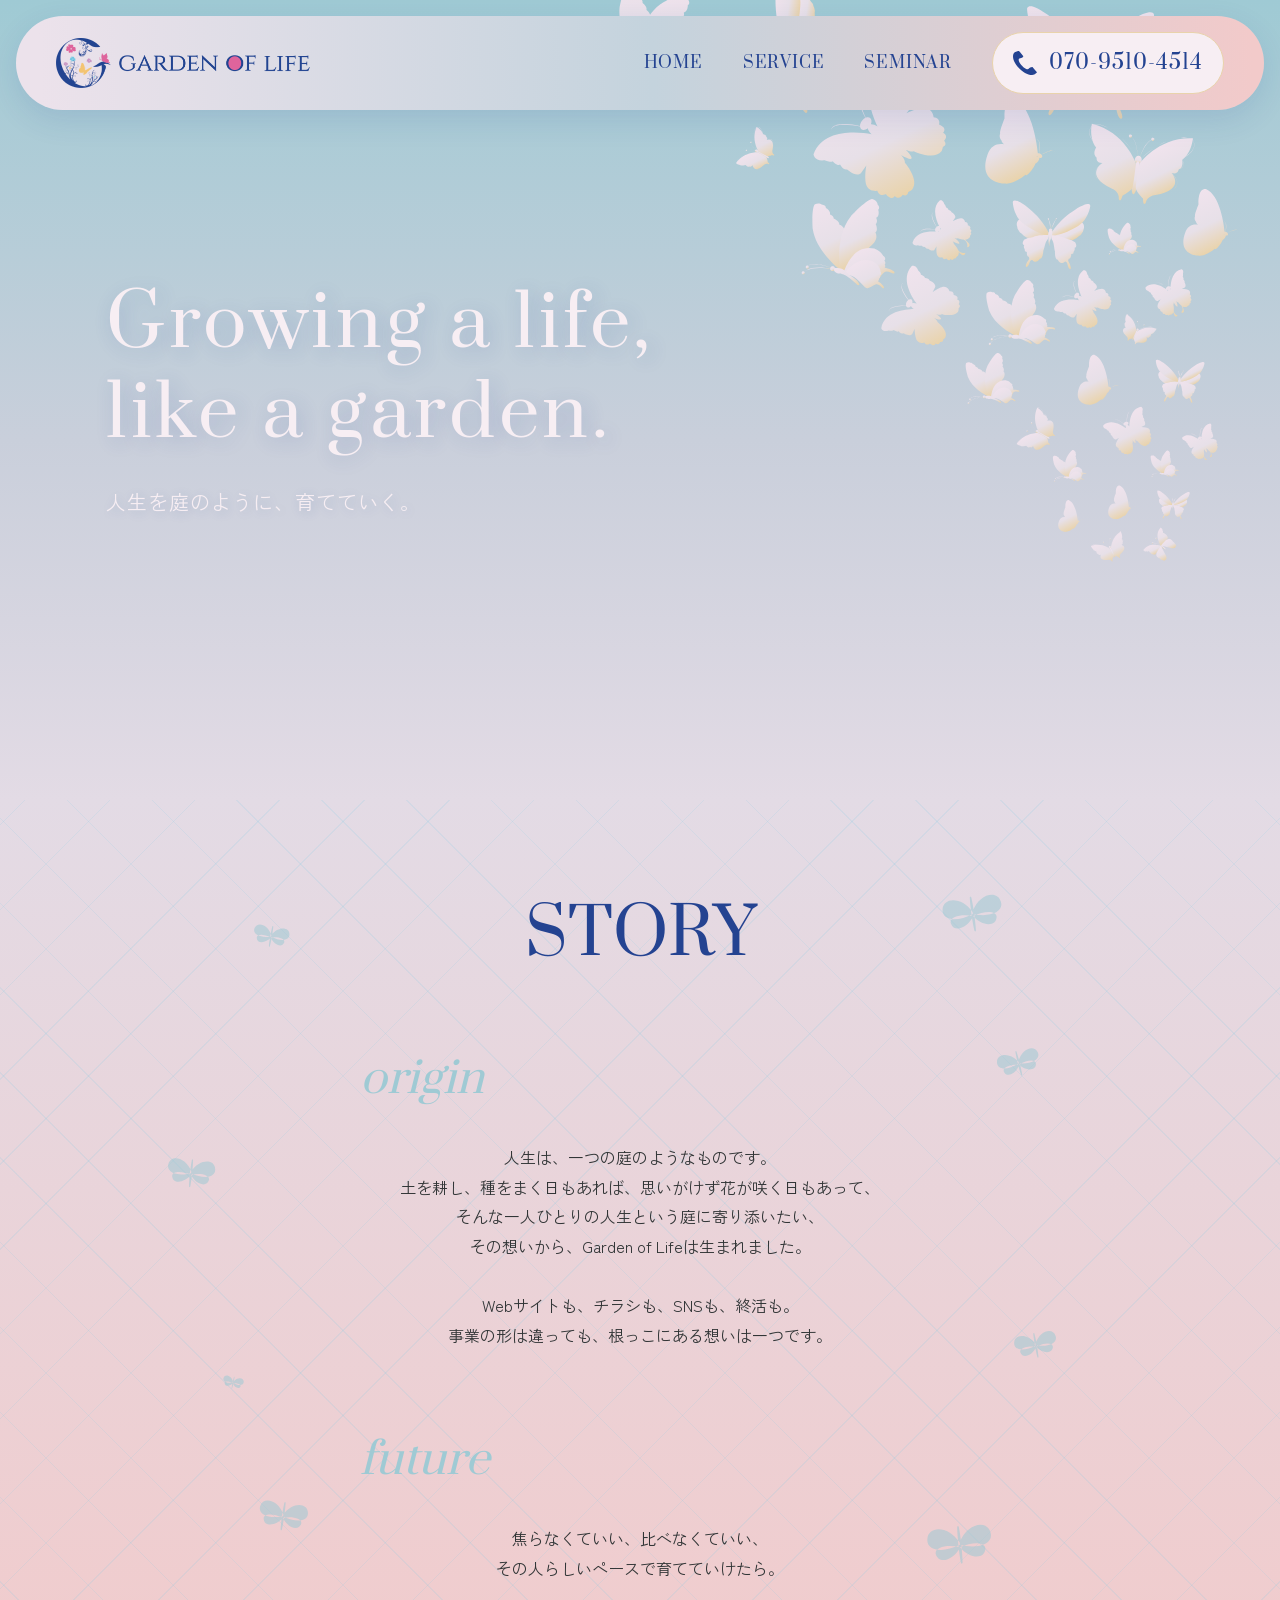
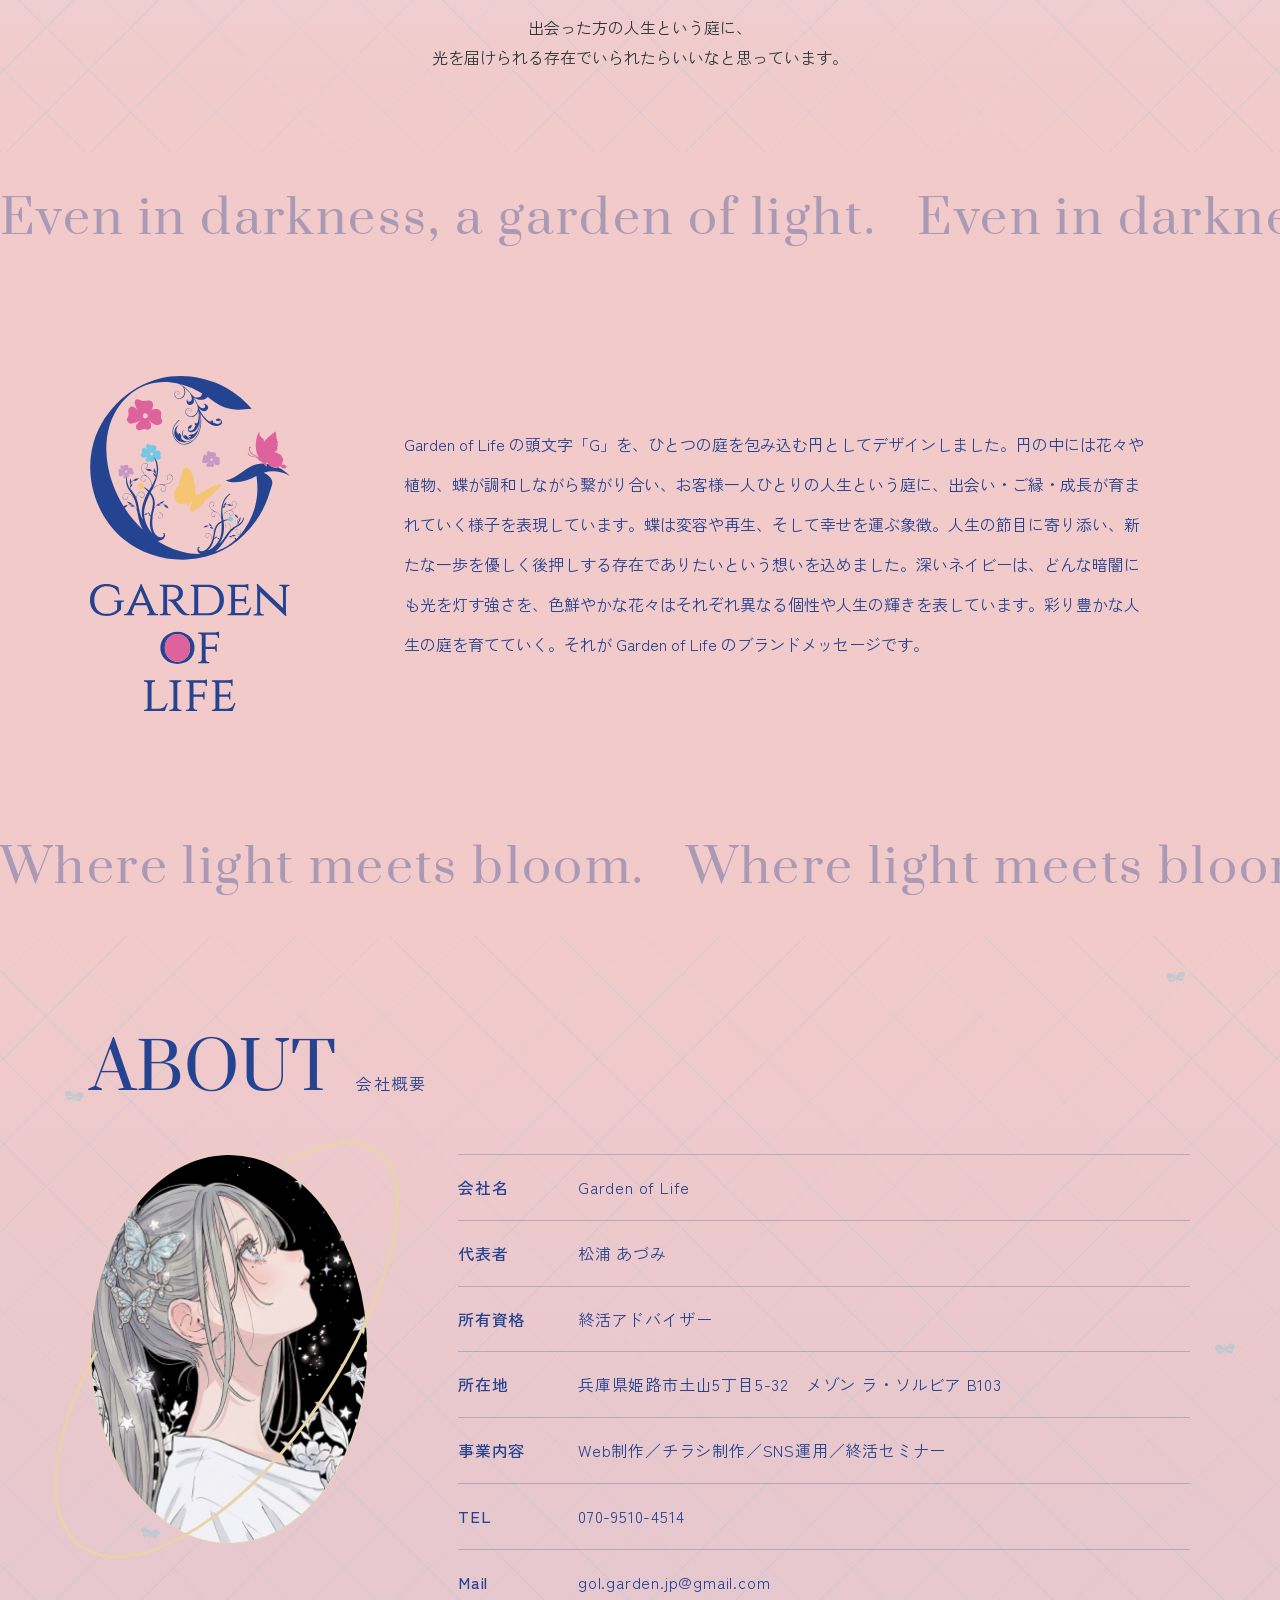
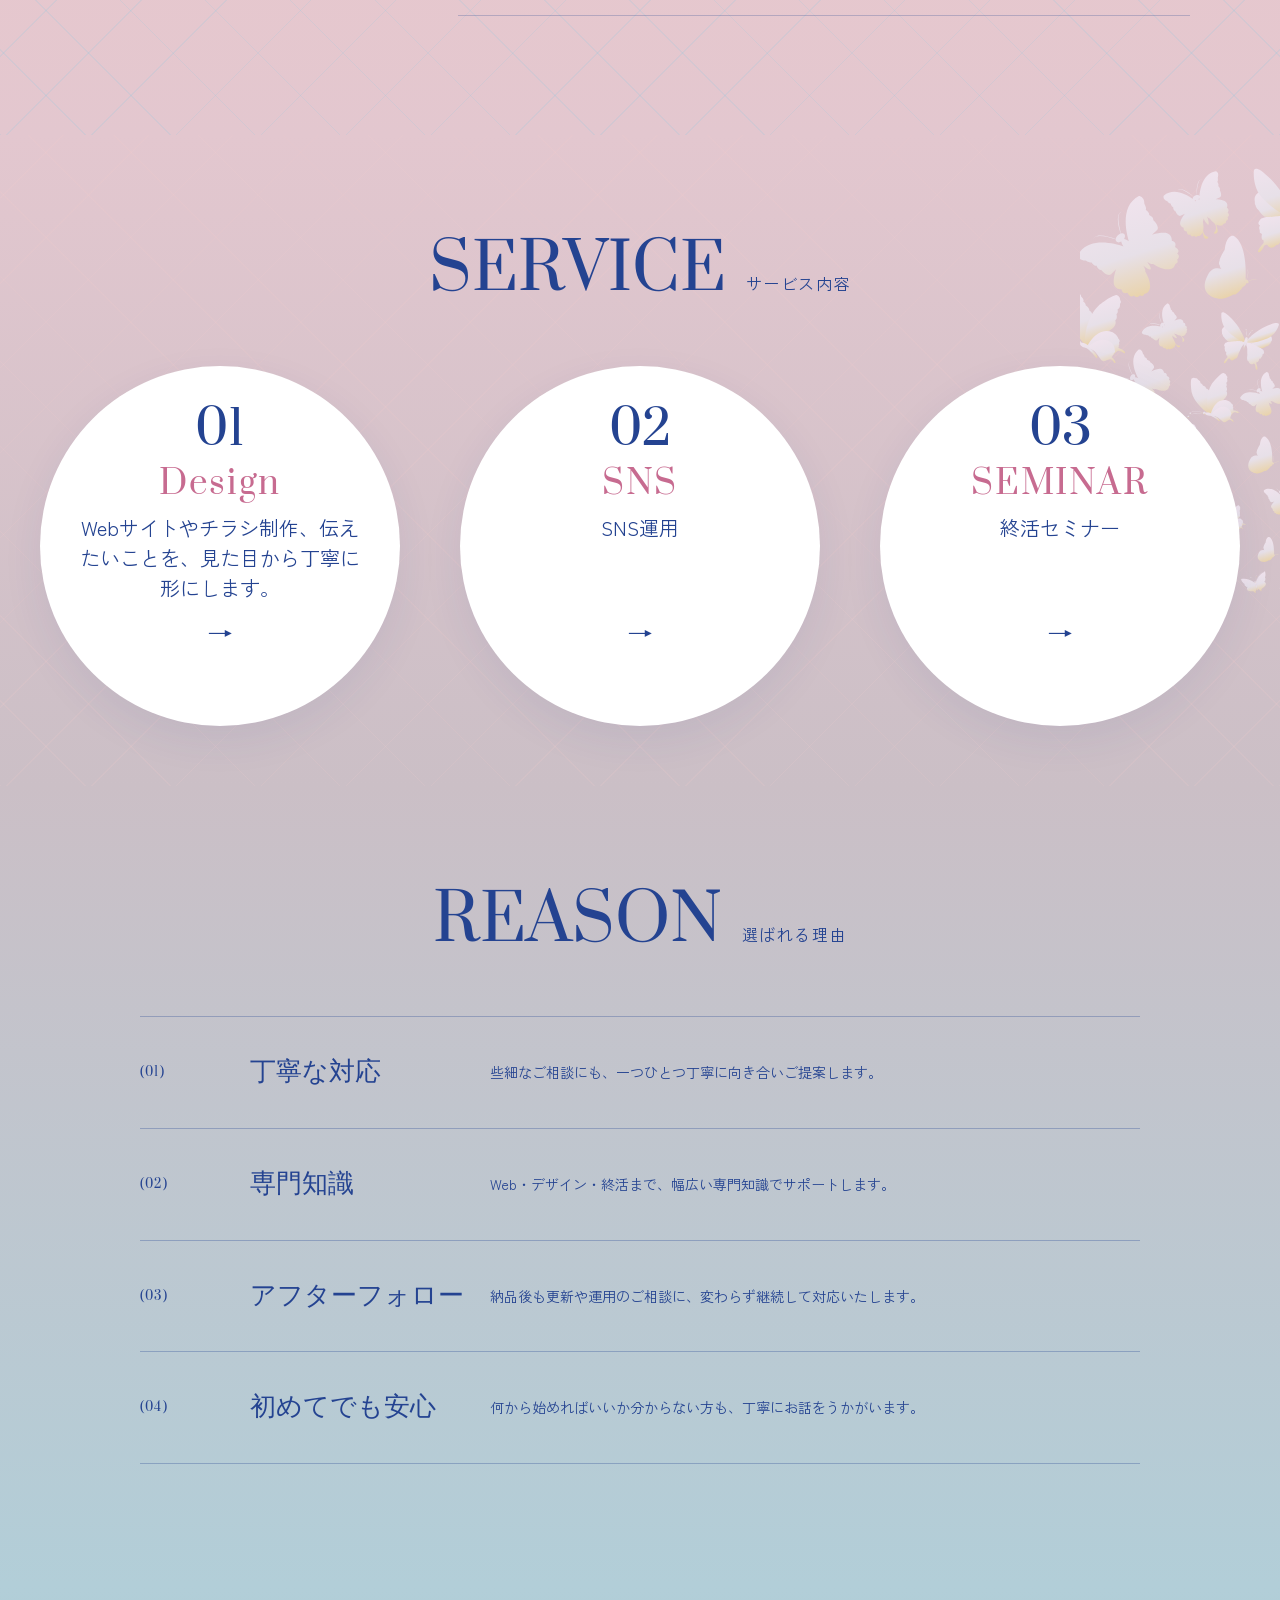
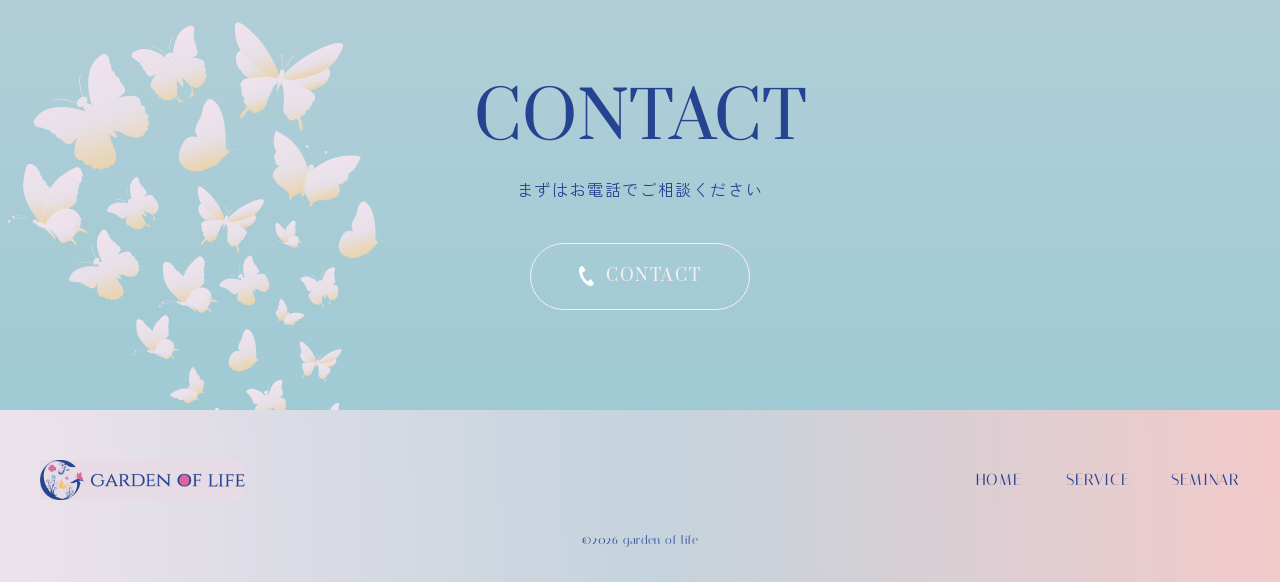
==== index.html @ 8f5792fb "Add Japanese subtitle below hero title" ====
<!DOCTYPE html>
<html lang="ja">
<head>
	<meta charset="UTF-8">
	<meta name="viewport" content="width=device-width, initial-scale=1.0">
	<script>document.documentElement.classList.add('js');</script>
	<title>Garden of Life | 人生という庭に、光を。</title>
	<meta name="description"
		content="Garden of Life（ガーデンオブライフ）は、Web制作・チラシ制作・SNS運用と終活セミナーを通じて、人生という庭に光を届ける松浦あづみの個人事業です。兵庫県姫路市を拠点に活動しています。">
	<meta property="og:type" content="website">
	<meta property="og:locale" content="ja_JP">
	<meta property="og:site_name" content="Garden of Life">
	<meta property="og:title" content="Garden of Life | 人生という庭に、光を。">
	<meta property="og:description" content="Garden of Life（ガーデンオブライフ）は、Web制作・チラシ制作・SNS運用と終活セミナーを通じて、人生という庭に光を届ける松浦あづみの個人事業です。兵庫県姫路市を拠点に活動しています。">
	<meta property="og:image" content="images/ogp.jpg">
	<meta name="twitter:card" content="summary_large_image">
	<link rel="icon" type="image/png" href="./images/favicon.png">
	<link rel="preconnect" href="https://fonts.googleapis.com">
	<link rel="preconnect" href="https://fonts.gstatic.com" crossorigin>
	<link
		href="https://fonts.googleapis.com/css2?family=Prata&family=Italiana&family=Zen+Kaku+Gothic+Antique:wght@400;500;700&display=swap"
		rel="stylesheet">
	<link rel="stylesheet" href="./css/style.css">
</head>
<body>
	<div class="page-transition" aria-hidden="true"></div>
	<svg style="display:none" aria-hidden="true">
		<symbol id="deco-butterfly" viewBox="0 0 60 50">
			<path fill="currentColor" d="
				M30,22 C22,6 4,4 2,16 C0,26 14,30 30,24 Z
				M30,26 C24,36 10,40 8,30 C7,24 18,22 30,26 Z
				M30,22 C38,6 56,4 58,16 C60,26 46,30 30,24 Z
				M30,26 C36,36 50,40 52,30 C53,24 42,22 30,26 Z
				M29.3,8 C30,7 30,7 30.7,8 C31.5,16 31.5,32 30.7,40 C30,41 30,41 29.3,40 C28.5,32 28.5,16 29.3,8 Z
			" />
		</symbol>
	</svg>
	<header class="header" id="header">
		<div class="header__inner">
			<a href="index.html" class="header__logo">
				<img src="./images/logo-header.png" alt="Garden of Life">
			</a>
			<nav class="header__nav">
				<ul class="header__nav-list">
					<li><a href="index.html">
						<span class="en">HOME</span>
						<span class="ja">トップ</span>
					</a></li>
					<li><a href="service.html">
						<span class="en">SERVICE</span>
						<span class="ja">サービス</span>
					</a></li>
					<li><a href="seminar.html">
						<span class="en">SEMINAR</span>
						<span class="ja">セミナー</span>
					</a></li>
				</ul>
				<a href="tel:07095104514" class="header__tel">
					<img src="./images/icon-phone.svg" alt="">
					<span>070-9510-4514</span>
				</a>
			</nav>
			<button class="header__hamburger" id="hamburger" aria-label="メニューを開く" aria-expanded="false">
				<span></span><span></span><span></span>
			</button>
		</div>
	</header>
	<nav class="sp-nav" id="spNav">
		<ul>
			<li><a href="index.html">HOME</a></li>
			<li><a href="service.html">SERVICE</a></li>
			<li><a href="seminar.html">SEMINAR</a></li>
		</ul>
		<a href="tel:07095104514" class="sp-nav__tel">070-9510-4514</a>
	</nav>
	<main>
		<!-- HERO -->
		<section class="hero" id="home">
			<img src="./images/butterflies-hero.svg" alt="" class="hero__butterflies">
			<div class="hero__content">
				<h1 class="hero__title reveal">Growing a life,<br>like a garden.</h1>
				<p class="hero__subtitle reveal">人生を庭のように、育てていく。</p>
			</div>
		</section>
		<!-- STORY -->
		<section class="story" id="story">
			<div class="deco-butterflies" aria-hidden="true">
				<svg class="deco-butterfly"
					style="top:12.1%;left:76.0%;width:63px;height:59px;transform:translate(-50%,-50%) rotate(-8deg);">
					<use href="#deco-butterfly"></use>
				</svg>
				<svg class="deco-butterfly"
					style="top:14.4%;left:21.2%;width:38px;height:48px;transform:translate(-50%,-50%) rotate(10deg);">
					<use href="#deco-butterfly"></use>
				</svg>
				<svg class="deco-butterfly"
					style="top:27.7%;left:79.6%;width:45px;height:55px;transform:translate(-50%,-50%) rotate(-14deg);">
					<use href="#deco-butterfly"></use>
				</svg>
				<svg class="deco-butterfly"
					style="top:39.3%;left:14.9%;width:59px;height:42px;transform:translate(-50%,-50%) rotate(6deg);">
					<use href="#deco-butterfly"></use>
				</svg>
				<svg class="deco-butterfly"
					style="top:57.4%;left:80.9%;width:45px;height:56px;transform:translate(-50%,-50%) rotate(-10deg);">
					<use href="#deco-butterfly"></use>
				</svg>
				<svg class="deco-butterfly"
					style="top:61.2%;left:18.2%;width:22px;height:28px;transform:translate(-50%,-50%) rotate(12deg);">
					<use href="#deco-butterfly"></use>
				</svg>
				<svg class="deco-butterfly"
					style="top:75.3%;left:22.1%;width:59px;height:43px;transform:translate(-50%,-50%) rotate(8deg);">
					<use href="#deco-butterfly"></use>
				</svg>
				<svg class="deco-butterfly"
					style="top:78.4%;left:75.0%;width:68px;height:63px;transform:translate(-50%,-50%) rotate(-6deg);">
					<use href="#deco-butterfly"></use>
				</svg>
			</div>
			<div class="story__inner">
				<h2 class="section-heading reveal">STORY</h2>
				<div class="story__block reveal">
					<h3 class="story__sub">origin</h3>
					<p class="story__text"> 人生は、一つの庭のようなものです。<br> 土を耕し、種をまく日もあれば、思いがけず花が咲く日もあって、<br>
						そんな一人ひとりの人生という庭に寄り添いたい、<br> その想いから、Garden of Lifeは生まれました。<br><br> Webサイトも、チラシも、SNSも、終活も。<br>
						事業の形は違っても、根っこにある想いは一つです。 </p>
				</div>
				<div class="story__block story__block--right reveal">
					<h3 class="story__sub">future</h3>
					<p class="story__text"> 焦らなくていい、比べなくていい、<br> その人らしいペースで育てていけたら。<br><br> 出会った方の人生という庭に、<br>
						光を届けられる存在でいられたらいいなと思っています。 </p>
				</div>
			</div>
		</section>
		<!-- BRAND -->
		<div class="marquee marquee--1">
			<div class="marquee__track" data-marquee>
				<span>Even in darkness, a garden of light.</span>
				<span>Even in darkness, a garden of light.</span>
			</div>
		</div>
		<section class="brand">
			<div class="brand__inner">
				<img src="./images/logo-mark.svg" alt="Garden of Life" class="brand__mark reveal">
				<p class="brand__text reveal"> Garden of Life
					の頭文字「G」を、ひとつの庭を包み込む円としてデザインしました。円の中には花々や植物、蝶が調和しながら繋がり合い、お客様一人ひとりの人生という庭に、出会い・ご縁・成長が育まれていく様子を表現しています。蝶は変容や再生、そして幸せを運ぶ象徴。人生の節目に寄り添い、新たな一歩を優しく後押しする存在でありたいという想いを込めました。深いネイビーは、どんな暗闇にも光を灯す強さを、色鮮やかな花々はそれぞれ異なる個性や人生の輝きを表しています。彩り豊かな人生の庭を育てていく。それが
					Garden of Life のブランドメッセージです。 </p>
			</div>
		</section>
		<div class="marquee marquee--2">
			<div class="marquee__track marquee__track--reverse" data-marquee>
				<span>Where light meets bloom.</span>
				<span>Where light meets bloom.</span>
			</div>
		</div>
		<!-- ABOUT -->
		<section class="about" id="about">
			<div class="deco-butterflies" aria-hidden="true">
				<svg class="deco-butterfly"
					style="top:5.4%;left:91.9%;width:20px;height:17px;transform:translate(-50%,-50%) rotate(-6deg);">
					<use href="#deco-butterfly"></use>
				</svg>
				<svg class="deco-butterfly"
					style="top:20.2%;left:5.8%;width:20px;height:17px;transform:translate(-50%,-50%) rotate(8deg);">
					<use href="#deco-butterfly"></use>
				</svg>
				<svg class="deco-butterfly"
					style="top:51.9%;left:95.7%;width:22px;height:18px;transform:translate(-50%,-50%) rotate(-4deg);">
					<use href="#deco-butterfly"></use>
				</svg>
				<svg class="deco-butterfly"
					style="top:74.8%;left:11.7%;width:20px;height:17px;transform:translate(-50%,-50%) rotate(10deg);">
					<use href="#deco-butterfly"></use>
				</svg>
			</div>
			<div class="about__inner">
				<h2 class="section-heading section-heading--row reveal">ABOUT <span
						class="section-heading__sub">会社概要</span>
				</h2>
				<div class="about__content">
					<div class="about__portrait-wrap reveal">
						<img src="./images/portrait-ring.svg" alt="" class="about__portrait-ring" aria-hidden="true">
						<div class="about__portrait">
							<img src="./images/portrait.png" alt="代表 松浦あづみ">
						</div>
					</div>
					<dl class="about__table reveal">
						<div class="about__row">
							<dt>会社名</dt>
							<dd>Garden of Life</dd>
						</div>
						<div class="about__row">
							<dt>代表者</dt>
							<dd>松浦 あづみ</dd>
						</div>
						<div class="about__row">
							<dt>所有資格</dt>
							<dd>終活アドバイザー</dd>
						</div>
						<div class="about__row">
							<dt>所在地</dt>
							<dd>兵庫県姫路市土山5丁目5-32　メゾン ラ・ソルビア B103</dd>
						</div>
						<div class="about__row">
							<dt>事業内容</dt>
							<dd>Web制作／チラシ制作／SNS運用／終活セミナー</dd>
						</div>
						<div class="about__row">
							<dt>TEL</dt>
							<dd>070-9510-4514</dd>
						</div>
						<div class="about__row">
							<dt>Mail</dt>
							<dd>gol.garden.jp@gmail.com</dd>
						</div>
					</dl>
				</div>
			</div>
		</section>
		<!-- SERVICE -->
		<section class="service" id="service">
			<img src="./images/butterflies-about.svg" alt="" class="service__butterflies">
			<div class="service__inner">
				<h2 class="section-heading section-heading--center reveal">SERVICE <span
						class="section-heading__sub">サービス内容</span></h2>
				<ul class="service__list">
					<li class="service__item reveal">
						<span class="service__num">01</span>
						<span class="service__name">Design</span>
						<p class="service__desc">Webサイトやチラシ制作、伝えたいことを、見た目から丁寧に形にします。</p>
						<a href="service.html#design" class="service__arrow" aria-label="Designを見る">→</a>
					</li>
					<li class="service__item reveal">
						<span class="service__num">02</span>
						<span class="service__name">SNS</span>
						<p class="service__desc">SNS運用</p>
						<a href="service.html#sns" class="service__arrow" aria-label="SNSを見る">→</a>
					</li>
					<li class="service__item reveal">
						<span class="service__num">03</span>
						<span class="service__name">SEMINAR</span>
						<p class="service__desc">終活セミナー</p>
						<a href="seminar.html" class="service__arrow" aria-label="SEMINARを見る">→</a>
					</li>
				</ul>
			</div>
		</section>
		<!-- REASON -->
		<section class="reason" id="reason">
			<div class="reason__inner">
				<h2 class="section-heading reveal">REASON <span class="section-heading__sub">選ばれる理由</span></h2>
				<ul class="reason__list">
					<li class="reason__item reveal">
						<span class="reason__index">(01)</span>
						<h3 class="reason__title">丁寧な対応</h3>
						<p class="reason__text">些細なご相談にも、一つひとつ丁寧に向き合いご提案します。</p>
					</li>
					<li class="reason__item reveal">
						<span class="reason__index">(02)</span>
						<h3 class="reason__title">専門知識</h3>
						<p class="reason__text">Web・デザイン・終活まで、幅広い専門知識でサポートします。</p>
					</li>
					<li class="reason__item reveal">
						<span class="reason__index">(03)</span>
						<h3 class="reason__title">アフターフォロー</h3>
						<p class="reason__text">納品後も更新や運用のご相談に、変わらず継続して対応いたします。</p>
					</li>
					<li class="reason__item reveal">
						<span class="reason__index">(04)</span>
						<h3 class="reason__title">初めてでも安心</h3>
						<p class="reason__text">何から始めればいいか分からない方も、丁寧にお話をうかがいます。</p>
					</li>
				</ul>
			</div>
		</section>
		<!-- CONTACT -->
		<section class="contact" id="contact">
			<img src="./images/butterflies-contact.svg" alt="" class="contact__butterflies">
			<div class="contact__inner">
				<h2 class="section-heading reveal">CONTACT</h2>
				<p class="contact__text reveal">まずはお電話でご相談ください</p>
				<a href="tel:07095104514" class="contact__btn reveal">
					<img src="./images/icon-phone.svg" alt="">
					<span>CONTACT</span>
				</a>
			</div>
		</section>
	</main>
	<footer class="footer">
		<div class="footer__inner">
			<a href="index.html" class="footer__logo">
				<img src="./images/logo-footer.png" alt="Garden of Life">
			</a>
			<nav class="footer__nav">
				<a href="index.html">
					<span class="en">HOME</span>
					<span class="ja">トップ</span>
				</a>
				<a href="service.html">
					<span class="en">SERVICE</span>
					<span class="ja">サービス</span>
				</a>
				<a href="seminar.html">
					<span class="en">SEMINAR</span>
					<span class="ja">セミナー</span>
				</a>
			</nav>
		</div>
		<p class="footer__copyright">©2026 garden of life</p>
	</footer>
	<script src="./js/script.js"></script>
</body>
</html>
---- css/style.css ----
@charset "UTF-8";
/* ========================================
   Reset & Base
======================================== */
*, *::before, *::after {
  box-sizing: border-box;
  margin: 0;
  padding: 0;
}

html {
  scroll-behavior: smooth;
}

body {
  font-family: "Zen Kaku Gothic Antique", sans-serif;
  color: #244391;
  font-size: 16px;
  line-height: 1.8;
  background-color: #E7DCE6;
  overflow-x: hidden;
}

img {
  display: block;
  max-width: 100%;
  height: auto;
}

a {
  text-decoration: none;
  color: inherit;
}

ul {
  list-style: none;
}

.section-heading {
  font-family: "Prata", serif;
  font-weight: 400;
  font-size: 64px;
  line-height: 1.1;
  text-align: center;
  color: #244391;
  display: flex;
  align-items: baseline;
  justify-content: center;
  gap: 20px;
  flex-wrap: wrap;
}

.section-heading--row {
  justify-content: flex-start;
}

.section-heading__sub {
  font-family: "Zen Kaku Gothic Antique", sans-serif;
  font-size: 16px;
  letter-spacing: 0.1em;
  color: #244391;
}

/* ========================================
   装飾（編み目パターン・蝶々）
======================================== */
.deco-butterflies {
  position: absolute;
  inset: 0;
  overflow: hidden;
  pointer-events: none;
  z-index: 0;
}

.deco-butterfly {
  position: absolute;
  color: #9FCAD4;
  opacity: 0.55;
}

@media (max-width: 1024px) {
  .section-heading {
    font-size: 44px;
  }
}
@media (max-width: 640px) {
  .section-heading {
    font-size: 32px;
    gap: 10px;
  }
}
/* ========================================
   Header
======================================== */
.header {
  position: fixed;
  top: 16px;
  left: 16px;
  right: 16px;
  z-index: 200;
  padding: 16px 40px;
  border-radius: 999px;
  background: linear-gradient(88deg, rgb(236, 226, 235) 2%, rgb(196, 211, 221) 51%, rgb(242, 202, 202) 99%);
  box-shadow: 0 10px 30px rgba(36, 67, 145, 0.12);
  transition: border-radius 0.3s ease;
}

.header__inner {
  max-width: 1440px;
  margin: 0 auto;
  display: flex;
  align-items: center;
  justify-content: space-between;
}

.header__logo img {
  height: 50px;
  width: auto;
}

.header__nav {
  display: flex;
  align-items: center;
  gap: 40px;
}

.header__nav-list {
  display: flex;
  gap: 40px;
  font-family: "Prata", serif;
  font-size: 16px;
  letter-spacing: 0.05em;
  color: #244391;
}

.header__nav-list a {
  position: relative;
  display: grid;
  justify-items: center;
  overflow: hidden;
  text-transform: uppercase;
}

.header__nav-list a span {
  display: block;
  grid-area: 1/1;
  white-space: nowrap;
  transition: transform 0.4s ease, opacity 0.4s ease;
}

.header__nav-list a .en {
  transform: translateY(0);
}

.header__nav-list a .ja {
  transform: translateY(100%);
  opacity: 0;
}

.header__nav-list a:hover .en {
  transform: translateY(-100%);
  opacity: 0;
}

.header__nav-list a:hover .ja {
  transform: translateY(0);
  opacity: 1;
}

.header__tel {
  display: flex;
  align-items: center;
  gap: 12px;
  background-color: #F7EEF3;
  border: 1px solid #E9D3AB;
  border-radius: 80px;
  padding: 12px 20px;
  font-family: "Prata", serif;
  font-size: 20px;
  letter-spacing: 0.05em;
  white-space: nowrap;
}

.header__tel img {
  width: 24px;
  height: 24px;
}

.header__hamburger {
  display: none;
  flex-direction: column;
  justify-content: center;
  gap: 6px;
  width: 32px;
  height: 32px;
  background: none;
  border: none;
  cursor: pointer;
}

.header__hamburger span {
  display: block;
  width: 100%;
  height: 2px;
  background-color: #244391;
  transition: transform 0.3s, opacity 0.3s;
}

.header.is-open .header__hamburger span:nth-child(1) {
  transform: translateY(8px) rotate(45deg);
}

.header.is-open .header__hamburger span:nth-child(2) {
  opacity: 0;
}

.header.is-open .header__hamburger span:nth-child(3) {
  transform: translateY(-8px) rotate(-45deg);
}

.sp-nav {
  display: none;
  position: fixed;
  top: 0;
  right: 0;
  width: 260px;
  height: 100vh;
  background-color: #F7EEF3;
  z-index: 199;
  padding: 100px 32px 32px;
  transform: translateX(100%);
  transition: transform 0.3s ease;
  flex-direction: column;
  gap: 32px;
}

.sp-nav.is-open {
  transform: translateX(0);
}

.sp-nav ul {
  display: flex;
  flex-direction: column;
  gap: 24px;
  font-family: "Prata", serif;
  font-size: 18px;
}

.sp-nav__tel {
  font-family: "Prata", serif;
  font-size: 18px;
}

@media (max-width: 1024px) {
  .header__nav {
    display: none;
  }
  .header__hamburger {
    display: flex;
  }
  .sp-nav {
    display: flex;
  }
}
@media (max-width: 640px) {
  .header {
    padding: 16px 20px;
  }
  .header__logo img {
    height: 36px;
  }
}
/* ========================================
   Hero
======================================== */
.hero {
  position: relative;
  height: 800px;
  overflow: hidden;
  background: linear-gradient(180deg, #9FCAD4 0%, #C9CFDB 55%, #E3DBE5 100%);
  display: flex;
  align-items: center;
}

.hero__butterflies {
  position: absolute;
  top: -30px;
  right: -60px;
  width: 58%;
  max-width: 840px;
  pointer-events: none;
}

.hero__content {
  position: relative;
  z-index: 1;
  padding-left: 8.3%;
}

.hero__title {
  font-family: "Prata", serif;
  font-weight: 400;
  font-size: 72px;
  line-height: 1.25;
  letter-spacing: 0.05em;
  color: #F7EEF3;
  text-shadow: 4px 4px 20px rgba(36, 67, 145, 0.2);
}

.hero__subtitle {
  font-family: "Zen Kaku Gothic Antique", sans-serif;
  font-size: 20px;
  letter-spacing: 0.05em;
  color: #F7EEF3;
  text-shadow: 2px 2px 12px rgba(36, 67, 145, 0.2);
  margin-top: 24px;
}

@media (max-width: 1024px) {
  .hero__title {
    font-size: 48px;
  }
  .hero__subtitle {
    font-size: 18px;
    margin-top: 20px;
  }
}
@media (max-width: 640px) {
  .hero {
    height: 600px;
  }
  .hero__content {
    padding-left: 24px;
  }
  .hero__title {
    font-size: 34px;
  }
  .hero__subtitle {
    font-size: 15px;
    margin-top: 16px;
  }
  .hero__butterflies {
    width: 80%;
    right: -100px;
  }
}
/* ========================================
   Marquee
======================================== */
.marquee {
  overflow: hidden;
  white-space: nowrap;
  background-color: #F2CACA;
  padding: 24px 0;
}

.marquee__track {
  display: inline-flex;
  gap: 40px;
  animation: marquee-scroll 30s linear infinite;
}

.marquee__track--reverse {
  animation-direction: reverse;
}

.marquee__track span {
  font-family: "Prata", serif;
  font-size: 48px;
  color: rgba(36, 67, 145, 0.35);
  letter-spacing: 0.05em;
}

@keyframes marquee-scroll {
  from {
    transform: translateX(0);
  }
  to {
    transform: translateX(-50%);
  }
}
@media (prefers-reduced-motion: reduce) {
  .marquee__track {
    animation: none;
  }
}
/* ========================================
   Story
======================================== */
.story {
  position: relative;
  overflow: hidden;
  background: linear-gradient(180deg, #E3DBE5 0%, #F2CACA 100%);
  background-image: repeating-linear-gradient(45deg, rgba(115, 200, 227, 0.14) 0, rgba(115, 200, 227, 0.14) 1px, transparent 1px, transparent 60px), repeating-linear-gradient(-45deg, rgba(115, 200, 227, 0.14) 0, rgba(115, 200, 227, 0.14) 1px, transparent 1px, transparent 60px), linear-gradient(180deg, #E3DBE5 0%, #F2CACA 100%);
}

.story__inner {
  position: relative;
  z-index: 1;
  max-width: 1000px;
  margin: 0 auto;
  padding: 100px 20px 80px;
  text-align: center;
}

.story__block {
  max-width: 560px;
  margin: 70px auto 0;
}

.story__sub {
  font-family: "Prata", serif;
  font-style: italic;
  font-size: 44px;
  font-weight: 400;
  color: #9FCAD4;
  margin-bottom: 24px;
  text-align: left;
}

.story__text {
  font-size: 16px;
  line-height: 1.85;
  color: #313536;
}

@media (max-width: 640px) {
  .story__sub {
    font-size: 30px;
  }
}
/* ========================================
   Brand（ロゴの由来）
======================================== */
.brand {
  background-color: #F2CACA;
  padding: 90px 40px;
}

.brand__inner {
  max-width: 1100px;
  margin: 0 auto;
  display: flex;
  align-items: center;
  gap: 70px;
}

.brand__mark {
  width: 200px;
  flex-shrink: 0;
}

.brand__text {
  flex: 1;
  min-width: 0;
  font-size: 16px;
  line-height: 2.5;
  text-align: left;
  padding-inline: 4%;
  color: #244391;
}

@media (max-width: 1024px) {
  .brand__inner {
    gap: 40px;
  }
  .brand__mark {
    width: 150px;
  }
}
@media (max-width: 640px) {
  .brand {
    padding: 60px 20px;
  }
  .brand__inner {
    flex-direction: column;
    text-align: center;
    gap: 24px;
  }
  .brand__mark {
    width: 140px;
  }
}
/* ========================================
   About
======================================== */
.about {
  position: relative;
  overflow: hidden;
  background: linear-gradient(180deg, #F2CACA 0%, #E3C7CF 100%);
  background-image: repeating-linear-gradient(45deg, rgba(115, 200, 227, 0.14) 0, rgba(115, 200, 227, 0.14) 1px, transparent 1px, transparent 60px), repeating-linear-gradient(-45deg, rgba(115, 200, 227, 0.14) 0, rgba(115, 200, 227, 0.14) 1px, transparent 1px, transparent 60px), linear-gradient(180deg, #F2CACA 0%, #E3C7CF 100%);
  padding: 100px 20px 120px;
}

.about__inner {
  position: relative;
  z-index: 1;
  max-width: 1100px;
  margin: 0 auto;
}

.about__content {
  display: flex;
  align-items: flex-start;
  gap: 90px;
  flex-wrap: wrap;
  margin-top: 48px;
}

.about__portrait-wrap {
  position: relative;
  flex-shrink: 0;
  width: 278px;
}

.about__portrait {
  position: relative;
  width: 278px;
  height: 390px;
  border-radius: 50%;
  overflow: hidden;
  border: 1.5px solid #E9D3AB;
}

.about__portrait img {
  width: 100%;
  height: 100%;
  object-fit: cover;
}

.about__portrait-ring {
  position: absolute;
  top: -53px;
  left: 32px;
  width: 214px;
  max-width: none;
  height: 496px;
  transform: rotate(36.2deg);
  transform-origin: center center;
  pointer-events: none;
  z-index: 1;
}

.about__table {
  flex: 1;
  min-width: 280px;
  display: flex;
  flex-direction: column;
}

.about__row {
  display: flex;
  gap: 20px;
  padding: 18px 0;
  border-top: 1px solid rgba(36, 67, 145, 0.25);
  font-size: 16px;
  letter-spacing: 0.05em;
}

.about__row:last-child {
  border-bottom: 1px solid rgba(36, 67, 145, 0.25);
}

.about__row dt {
  width: 100px;
  flex-shrink: 0;
  font-weight: 500;
}

@media (max-width: 1024px) {
  .about__content {
    justify-content: center;
  }
  .about__table {
    min-width: 100%;
  }
}
@media (max-width: 640px) {
  .about__content {
    flex-direction: column;
    align-items: center;
  }
}
/* ========================================
   Service（Topページ内プレビュー）
======================================== */
.service {
  position: relative;
  overflow: hidden;
  background: linear-gradient(180deg, #E3C7CF 0%, #CBBFC6 100%);
  background-image: repeating-linear-gradient(45deg, rgba(242, 202, 202, 0.16) 0, rgba(242, 202, 202, 0.16) 1px, transparent 1px, transparent 60px), repeating-linear-gradient(-45deg, rgba(242, 202, 202, 0.16) 0, rgba(242, 202, 202, 0.16) 1px, transparent 1px, transparent 60px), linear-gradient(180deg, #E3C7CF 0%, #CBBFC6 100%);
  padding: 100px 20px 60px;
}

.service__butterflies {
  position: absolute;
  top: 0;
  right: -180px;
  width: 380px;
  max-width: 40%;
  transform: scaleX(-1);
  pointer-events: none;
  z-index: 0;
}

.service__inner {
  position: relative;
  z-index: 1;
  max-width: 1200px;
  margin: 0 auto;
}

.service__list {
  display: flex;
  justify-content: center;
  gap: 60px;
  margin-top: 60px;
  flex-wrap: wrap;
}

.service__item {
  width: 360px;
  height: 360px;
  border-radius: 50%;
  background-color: #fff;
  display: flex;
  flex-direction: column;
  align-items: center;
  justify-content: flex-start;
  text-align: center;
  padding: 36px 40px 30px;
  box-shadow: 0 14px 40px rgba(36, 67, 145, 0.08);
}

.service__num {
  font-family: "Prata", serif;
  font-size: 48px;
  line-height: 1.15;
  color: #244391;
}

.service__name {
  font-family: "Prata", serif;
  font-size: 33px;
  line-height: 1.15;
  color: #C76B90;
  letter-spacing: 0.05em;
  margin: 8px 0 10px;
}

.service__desc {
  width: 100%;
  height: 96px;
  overflow: hidden;
  font-size: 20px;
  line-height: 1.5;
}

.service__arrow {
  margin-top: 10px;
  font-size: 26px;
  line-height: 1;
  transition: transform 0.2s;
}

.service__arrow:hover {
  transform: translateX(4px);
}

@media (max-width: 1024px) {
  .service__item {
    width: 300px;
    height: 300px;
    padding: 30px 34px 26px;
  }
  .service__num {
    font-size: 40px;
  }
  .service__name {
    font-size: 28px;
    margin: 6px 0 8px;
  }
  .service__desc {
    font-size: 17px;
    height: 83px;
  }
  .service__arrow {
    margin-top: 8px;
  }
}
@media (max-width: 640px) {
  .service__list {
    gap: 30px;
  }
  .service__item {
    width: 240px;
    height: 240px;
    padding: 26px 26px 20px;
  }
  .service__num {
    font-size: 32px;
  }
  .service__name {
    font-size: 22px;
    margin: 6px 0 6px;
  }
  .service__desc {
    font-size: 14px;
    height: 69px;
  }
  .service__arrow {
    margin-top: 6px;
  }
}
/* ========================================
   Reason
======================================== */
.reason {
  background: linear-gradient(180deg, #CBBFC6 0%, #B2CED8 100%);
  padding: 100px 20px 120px;
}

.reason__inner {
  max-width: 1000px;
  margin: 0 auto;
}

.reason__list {
  margin-top: 60px;
  display: flex;
  flex-direction: column;
}

.reason__item {
  display: grid;
  grid-template-columns: 90px 220px 1fr;
  align-items: center;
  gap: 20px;
  padding: 32px 0;
  border-top: 1px solid rgba(36, 67, 145, 0.3);
}

.reason__item:last-child {
  border-bottom: 1px solid rgba(36, 67, 145, 0.3);
}

.reason__index {
  font-family: "Prata", serif;
  font-size: 12px;
  letter-spacing: 0.1em;
}

.reason__title {
  font-family: "Prata", serif;
  font-weight: 400;
  font-size: 26px;
}

.reason__text {
  font-size: 14px;
  line-height: 1.8;
}

@media (max-width: 1024px) {
  .reason__item {
    grid-template-columns: 60px 1fr;
    grid-template-rows: auto auto;
  }
  .reason__text {
    grid-column: 1/-1;
  }
}
@media (max-width: 640px) {
  .reason__item {
    grid-template-columns: 1fr;
  }
}
/* ========================================
   Contact
======================================== */
.contact {
  position: relative;
  overflow: hidden;
  background: linear-gradient(180deg, #B2CED8 0%, #9FCAD4 100%);
  padding: 100px 20px;
  text-align: center;
}

.contact__butterflies {
  position: absolute;
  top: 0;
  left: -40px;
  width: 40%;
  max-width: 560px;
  pointer-events: none;
}

.contact__inner {
  position: relative;
  z-index: 1;
}

.contact__text {
  font-size: 16px;
  letter-spacing: 0.1em;
  margin-top: 20px;
}

.contact__btn {
  display: inline-flex;
  align-items: center;
  gap: 12px;
  margin-top: 40px;
  padding: 18px 48px;
  border: 1px solid #F7EEF3;
  border-radius: 80px;
  font-family: "Prata", serif;
  font-size: 16px;
  letter-spacing: 0.1em;
  color: #F7EEF3;
  transition: background-color 0.2s, color 0.2s;
}

.contact__btn img {
  width: 15px;
  height: 20px;
  filter: brightness(0) invert(1);
}

.contact__btn:hover {
  background-color: #F7EEF3;
  color: #244391;
}

.contact__btn:hover img {
  filter: none;
}

/* ========================================
   Footer
======================================== */
.footer {
  background: linear-gradient(88deg, rgb(236, 226, 235) 2%, rgb(196, 211, 221) 51%, rgb(242, 202, 202) 99%);
  padding: 50px 40px 30px;
}

.footer__inner {
  max-width: 1360px;
  margin: 0 auto;
  display: flex;
  align-items: center;
  justify-content: space-between;
  flex-wrap: wrap;
  gap: 20px;
}

.footer__logo img {
  height: 40px;
  width: auto;
}

.footer__nav {
  display: flex;
  gap: 40px;
  font-family: "Italiana", serif;
  font-size: 16px;
  letter-spacing: 0.05em;
}

.footer__nav a {
  position: relative;
  display: grid;
  justify-items: center;
  overflow: hidden;
  text-transform: uppercase;
}

.footer__nav a span {
  display: block;
  grid-area: 1/1;
  white-space: nowrap;
  transition: transform 0.4s ease, opacity 0.4s ease;
}

.footer__nav a .en {
  transform: translateY(0);
}

.footer__nav a .ja {
  transform: translateY(100%);
  opacity: 0;
}

.footer__nav a:hover .en {
  transform: translateY(-100%);
  opacity: 0;
}

.footer__nav a:hover .ja {
  transform: translateY(0);
  opacity: 1;
}

.footer__copyright {
  text-align: center;
  font-family: "Italiana", serif;
  font-weight: 400;
  font-size: 12px;
  letter-spacing: 0.05em;
  margin-top: 30px;
  color: #244391;
}

@media (max-width: 640px) {
  .footer__inner {
    flex-direction: column;
    text-align: center;
  }
  .footer__nav {
    gap: 24px;
  }
}
/* ========================================
   Page Hero（下層ページ）
======================================== */
.page-hero {
  position: relative;
  overflow: hidden;
  min-height: 620px;
  display: flex;
  flex-direction: column;
  justify-content: space-between;
  align-items: flex-start;
  text-align: left;
  padding: 150px 60px 60px;
  background: linear-gradient(180deg, #9FCAD4 0%, #C9CFDB 55%, #E3DBE5 100%);
}

.page-hero__butterflies {
  position: absolute;
  top: -30px;
  right: -60px;
  width: 50%;
  max-width: 700px;
  pointer-events: none;
}

.page-hero__label {
  position: relative;
  z-index: 1;
  font-family: "Prata", serif;
  font-size: 56px;
  letter-spacing: 0.08em;
  color: #F7EEF3;
}

.page-hero__inner {
  position: relative;
  z-index: 1;
}

.page-hero__ja {
  font-size: 15px;
  letter-spacing: 0.2em;
  color: #244391;
}

.page-hero__en {
  margin-top: 12px;
  font-family: "Prata", serif;
  font-size: 52px;
  color: #244391;
}

@media (max-width: 1024px) {
  .page-hero {
    padding: 130px 40px 50px;
    min-height: 520px;
  }
  .page-hero__label {
    font-size: 44px;
  }
}
@media (max-width: 640px) {
  .page-hero {
    padding: 110px 24px 40px;
    min-height: 440px;
  }
  .page-hero__label {
    font-size: 32px;
  }
  .page-hero__en {
    font-size: 32px;
  }
}
/* ========================================
   Work（サービス詳細）
======================================== */
.work {
  background: linear-gradient(180deg, #E7DCE6 0%, #D7D8E2 100%);
  padding: 100px 20px 60px;
}

.work__inner {
  max-width: 1100px;
  margin: 0 auto;
}

.work__head {
  text-align: center;
  margin-bottom: 60px;
}

.work__label {
  font-family: "Prata", serif;
  font-style: italic;
  font-size: 16px;
  color: #C76B90;
  letter-spacing: 0.05em;
}

.work__title {
  margin-top: 8px;
  font-family: "Prata", serif;
  font-weight: 400;
  font-size: 40px;
  color: #244391;
}

.work__list {
  display: flex;
  flex-direction: column;
  gap: 40px;
  margin-bottom: 40px;
}

.work-card {
  display: flex;
  align-items: stretch;
  gap: 48px;
  background-color: #F9F6F3;
  border-radius: 32px;
  padding: 48px;
  box-shadow: 0 10px 30px rgba(36, 67, 145, 0.08);
}

.work-card--feature {
  background: linear-gradient(120deg, #9FCAD4 0%, #C9CFDB 55%, #F2CACA 100%);
}

.work-card--feature .work-card__title,
.work-card--feature .work-card__catch {
  color: #244391;
}

.work-card__image {
  flex-shrink: 0;
  width: 280px;
  border-radius: 20px;
  overflow: hidden;
  background-color: rgba(36, 67, 145, 0.06);
}

.work-card__image img {
  width: 100%;
  height: 100%;
  object-fit: cover;
}

.work-card__image--placeholder {
  min-height: 220px;
  background: linear-gradient(135deg, rgba(36, 67, 145, 0.08), rgba(199, 107, 144, 0.12));
}

.work-card__body {
  flex: 1;
  min-width: 0;
}

.work-card__title {
  font-family: "Prata", serif;
  font-weight: 400;
  font-size: 30px;
  color: #244391;
}

.work-card__catch {
  margin-top: 14px;
  font-size: 18px;
  font-weight: 500;
  color: #C76B90;
}

.work-card__text {
  margin-top: 18px;
  font-size: 14px;
  line-height: 2;
}

.flow {
  margin-top: 32px;
}

.flow__label {
  display: inline-block;
  font-family: "Prata", serif;
  font-style: italic;
  font-size: 14px;
  color: #C76B90;
  border-bottom: 1px solid #C76B90;
  padding-bottom: 6px;
  margin-bottom: 18px;
}

.flow__list {
  display: grid;
  grid-template-columns: repeat(6, 1fr);
  gap: 16px;
}

.flow__step {
  border: 1px solid rgba(36, 67, 145, 0.2);
  border-radius: 10px;
  padding: 12px 6px;
  text-align: center;
  font-size: 11px;
  line-height: 1.5;
  background-color: rgba(255, 255, 255, 0.5);
}

.flow__step-num {
  display: block;
  font-family: "Prata", serif;
  font-size: 13px;
  color: #C76B90;
  margin-bottom: 4px;
}

.highlight-band {
  text-align: center;
  padding: 70px 20px;
  background-color: #244391;
}

.highlight-band__title {
  font-family: "Prata", serif;
  font-style: italic;
  font-size: 30px;
  color: #F7EEF3;
}

.highlight-band__text {
  margin-top: 16px;
  font-size: 14px;
  color: rgba(247, 238, 243, 0.8);
}

@media (max-width: 1024px) {
  .work-card {
    flex-direction: column;
  }
  .work-card__image {
    width: 100%;
    height: 220px;
  }
  .flow__list {
    grid-template-columns: repeat(3, 1fr);
  }
}
@media (max-width: 640px) {
  .work {
    padding: 70px 16px 40px;
  }
  .work__title {
    font-size: 28px;
  }
  .work-card {
    padding: 28px;
    border-radius: 20px;
  }
  .flow__list {
    grid-template-columns: repeat(2, 1fr);
  }
  .highlight-band__title {
    font-size: 22px;
  }
}
/* ========================================
   Coming Soon（準備中）
======================================== */
.coming-soon {
  position: relative;
  overflow: hidden;
  min-height: 90vh;
  display: flex;
  align-items: center;
  justify-content: center;
  text-align: center;
  padding: 160px 20px 100px;
  background: linear-gradient(180deg, #9FCAD4 0%, #C9CFDB 55%, #E3DBE5 100%);
}

.coming-soon__butterflies {
  position: absolute;
  pointer-events: none;
}

.coming-soon__butterflies--1 {
  top: -30px;
  right: -60px;
  width: 46%;
  max-width: 640px;
}

.coming-soon__butterflies--2 {
  bottom: -40px;
  left: -60px;
  width: 34%;
  max-width: 480px;
  transform: scaleX(-1);
  opacity: 0.8;
}

.coming-soon__inner {
  position: relative;
  z-index: 1;
  max-width: 560px;
}

.coming-soon__label {
  font-size: 15px;
  letter-spacing: 0.3em;
  color: #F7EEF3;
}

.coming-soon__title {
  margin-top: 14px;
  font-family: "Prata", serif;
  font-weight: 400;
  font-size: 64px;
  letter-spacing: 0.05em;
  color: #F7EEF3;
  text-shadow: 4px 4px 20px rgba(36, 67, 145, 0.2);
  animation: coming-soon-breathe 4.5s ease-in-out infinite;
}

.coming-soon__badge {
  width: 110px;
  height: 110px;
  margin: 44px auto;
  border-radius: 50%;
  display: flex;
  align-items: center;
  justify-content: center;
  background-color: rgba(247, 238, 243, 0.18);
  border: 1px solid rgba(247, 238, 243, 0.55);
  animation: coming-soon-pulse 3.2s ease-in-out infinite;
}

.coming-soon__text {
  font-size: 15px;
  line-height: 2;
  color: #F7EEF3;
}

.coming-soon__btn {
  display: inline-block;
  margin-top: 40px;
  padding: 16px 48px;
  border: 1px solid #F7EEF3;
  border-radius: 999px;
  font-family: "Prata", serif;
  font-size: 15px;
  letter-spacing: 0.1em;
  color: #F7EEF3;
  transition: background-color 0.2s, color 0.2s;
}

.coming-soon__btn:hover {
  background-color: #F7EEF3;
  color: #244391;
}

@keyframes coming-soon-pulse {
  0%, 100% {
    transform: scale(1);
    box-shadow: 0 0 0 0 rgba(247, 238, 243, 0.35);
  }
  50% {
    transform: scale(1.08);
    box-shadow: 0 0 0 14px rgba(247, 238, 243, 0);
  }
}
@keyframes coming-soon-breathe {
  0%, 100% {
    opacity: 1;
  }
  50% {
    opacity: 0.72;
  }
}
@media (prefers-reduced-motion: reduce) {
  .coming-soon__badge, .coming-soon__title {
    animation: none;
  }
}
@media (max-width: 640px) {
  .coming-soon {
    padding: 130px 20px 80px;
    min-height: 70vh;
  }
  .coming-soon__title {
    font-size: 36px;
  }
  .coming-soon__badge {
    width: 90px;
    height: 90px;
    margin: 32px auto;
  }
}
/* ========================================
   ページ遷移演出（フェード＋フワッと開く挙動）
======================================== */
.page-transition {
  position: fixed;
  inset: 0;
  z-index: 9999;
  background: #E7DCE6;
  opacity: 0;
  pointer-events: none;
  transition: opacity 0.6s ease;
}

.js .page-transition {
  opacity: 1;
}

.js body.is-loaded .page-transition {
  opacity: 0;
}

.js body.is-leaving .page-transition {
  opacity: 1;
  pointer-events: auto;
  transition: opacity 0.45s ease;
}

.js main {
  opacity: 0;
  transform: translateY(28px);
  transition: opacity 0.9s cubic-bezier(0.22, 0.61, 0.36, 1), transform 0.9s cubic-bezier(0.22, 0.61, 0.36, 1);
}

.js body.is-loaded main {
  opacity: 1;
  transform: translateY(0);
}

.js body.is-leaving main {
  opacity: 0;
  transform: translateY(-16px);
  transition: opacity 0.4s ease, transform 0.4s ease;
}

@media (prefers-reduced-motion: reduce) {
  .js .page-transition,
  .js main {
    transition: opacity 0.2s linear !important;
    transform: none !important;
  }
}
/* ========================================
   スクロールフェードイン（reveal）
======================================== */
.js .reveal {
  opacity: 0;
  transform: translateY(36px);
  transition: opacity 0.9s ease, transform 0.9s ease;
  will-change: opacity, transform;
}

.js .reveal.is-inview {
  opacity: 1;
  transform: translateY(0);
}

.js .service__list > .reveal:nth-child(1),
.js .reason__list > .reveal:nth-child(1),
.js .work__list > .reveal:nth-child(1) {
  transition-delay: 0.1s;
}

.js .service__list > .reveal:nth-child(2),
.js .reason__list > .reveal:nth-child(2),
.js .work__list > .reveal:nth-child(2) {
  transition-delay: 0.2s;
}

.js .service__list > .reveal:nth-child(3),
.js .reason__list > .reveal:nth-child(3),
.js .work__list > .reveal:nth-child(3) {
  transition-delay: 0.3s;
}

.js .service__list > .reveal:nth-child(4),
.js .reason__list > .reveal:nth-child(4),
.js .work__list > .reveal:nth-child(4) {
  transition-delay: 0.4s;
}

.js .service__list > .reveal:nth-child(5),
.js .reason__list > .reveal:nth-child(5),
.js .work__list > .reveal:nth-child(5) {
  transition-delay: 0.5s;
}

.js .service__list > .reveal:nth-child(6),
.js .reason__list > .reveal:nth-child(6),
.js .work__list > .reveal:nth-child(6) {
  transition-delay: 0.6s;
}

.js .service__list > .reveal:nth-child(7),
.js .reason__list > .reveal:nth-child(7),
.js .work__list > .reveal:nth-child(7) {
  transition-delay: 0.7s;
}

.js .service__list > .reveal:nth-child(8),
.js .reason__list > .reveal:nth-child(8),
.js .work__list > .reveal:nth-child(8) {
  transition-delay: 0.8s;
}

@media (prefers-reduced-motion: reduce) {
  .js .reveal {
    opacity: 1;
    transform: none;
    transition: none;
  }
}

/*# sourceMappingURL=style.css.map */
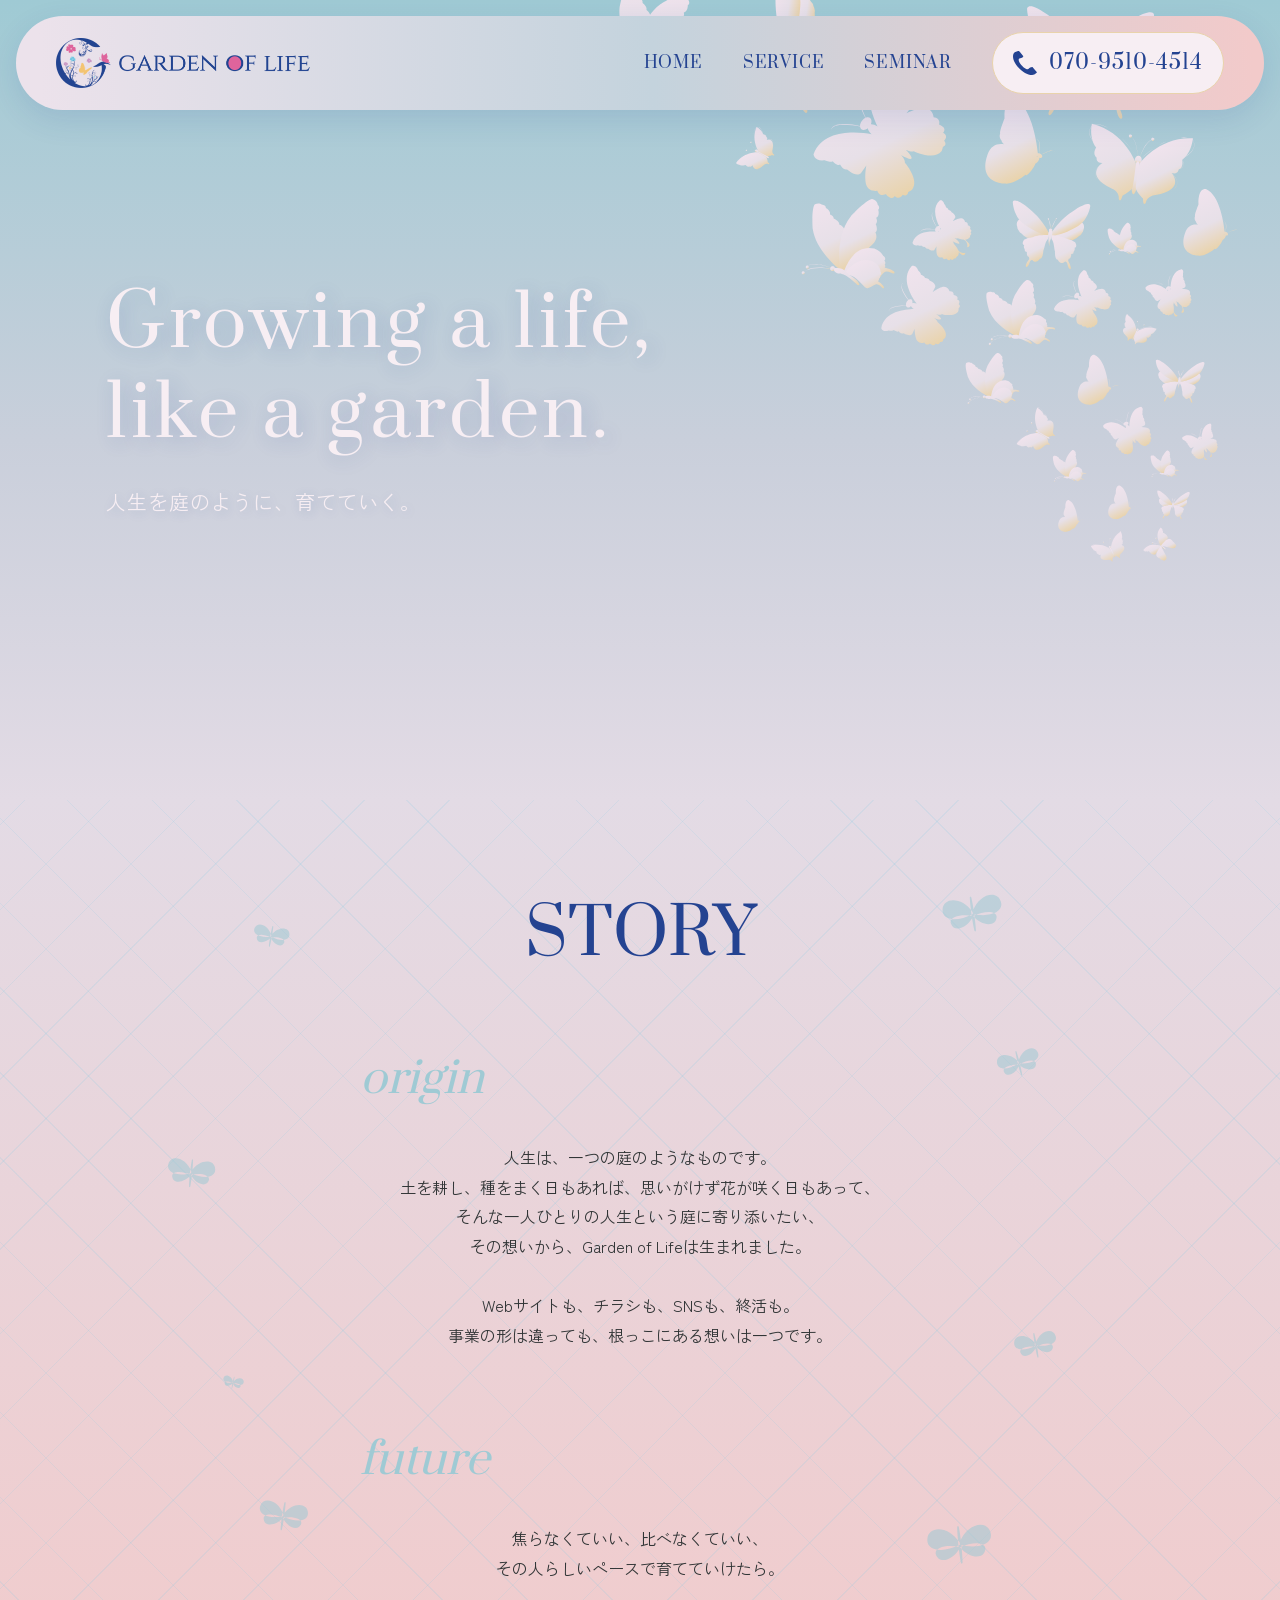
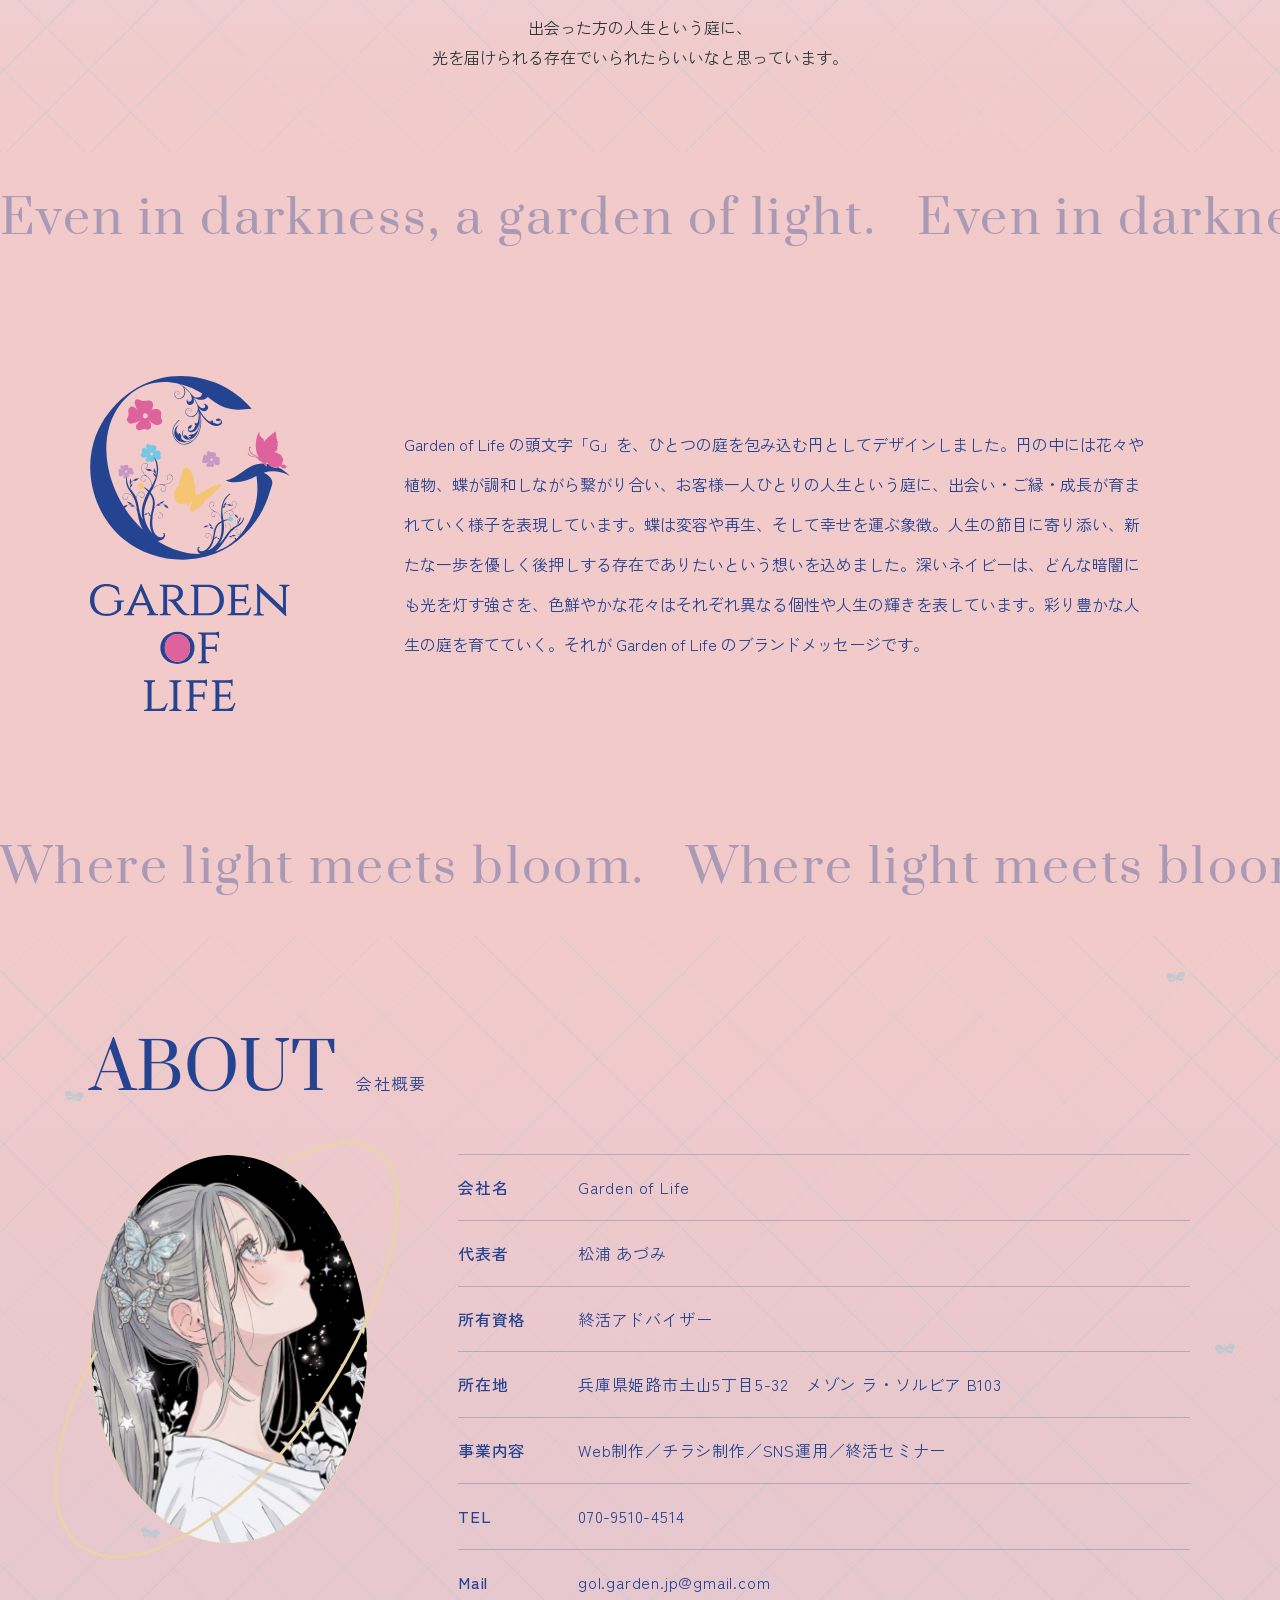
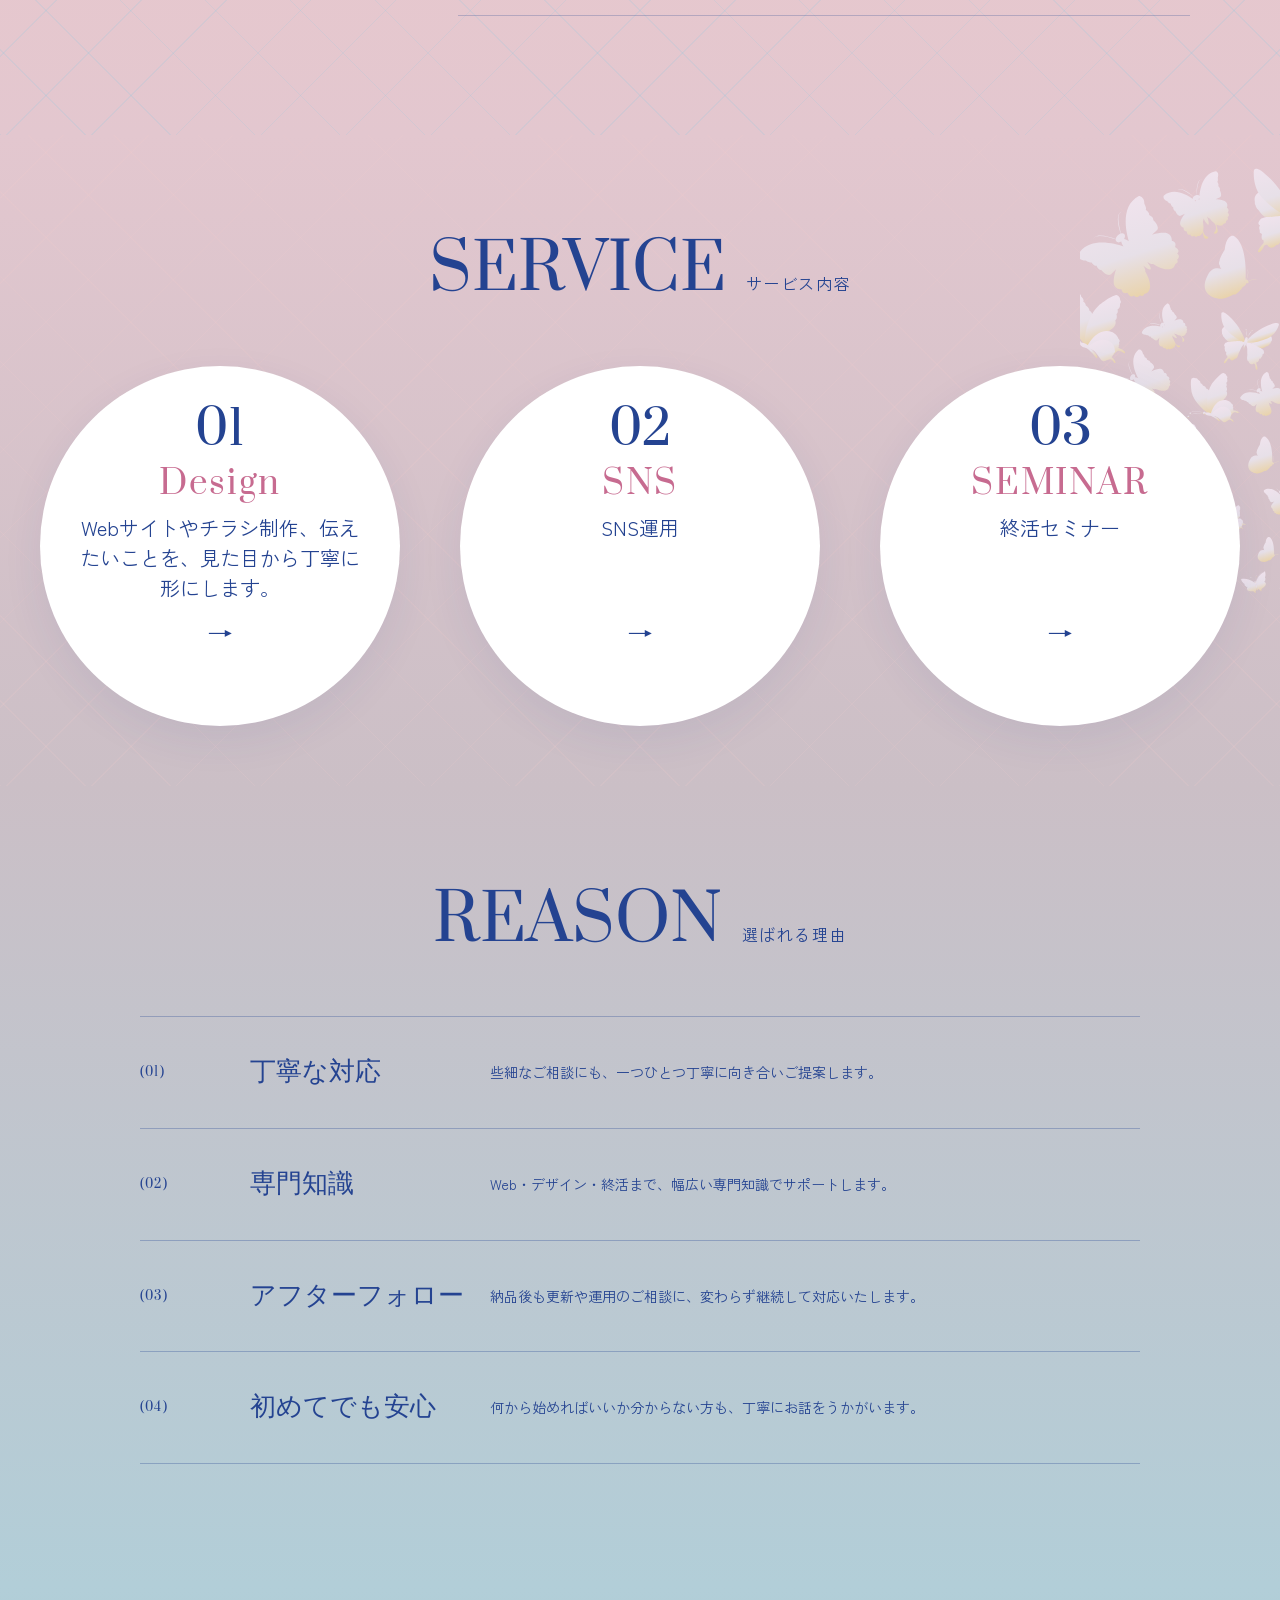
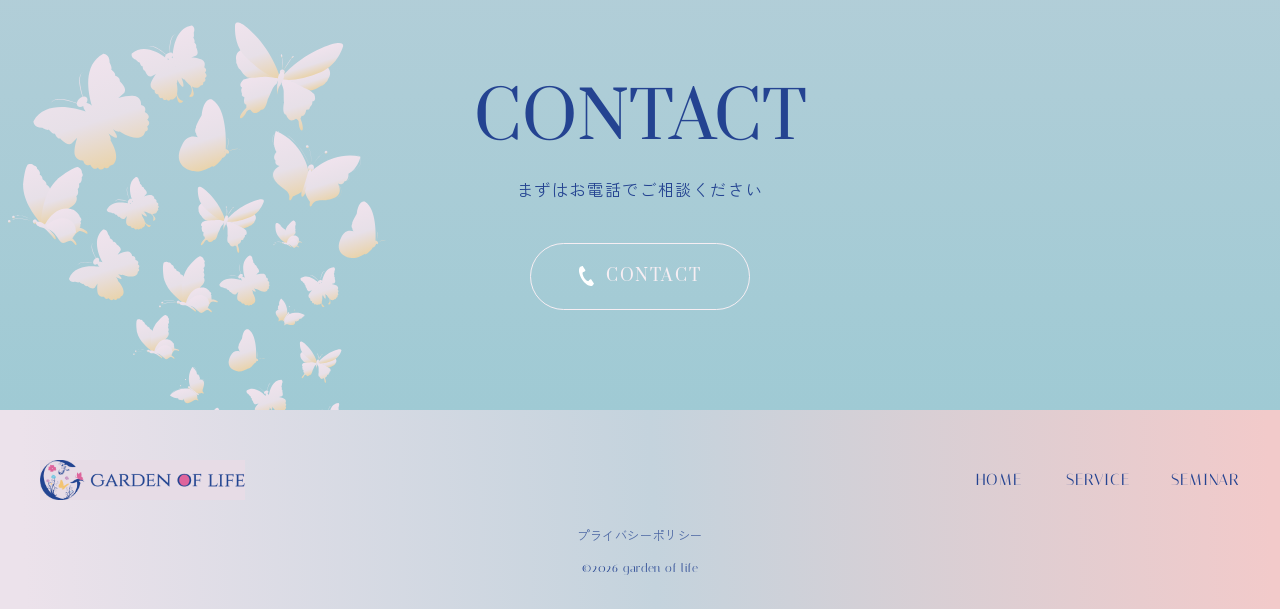
==== commit 5ecae385: "Add privacy policy page and footer link" ====
--- a/index.html
+++ b/index.html
@@ -307,6 +307,7 @@
 				</a>
 			</nav>
 		</div>
+		<p class="footer__legal"><a href="privacy.html">プライバシーポリシー</a></p>
 		<p class="footer__copyright">©2026 garden of life</p>
 	</footer>
 	<script src="./js/script.js"></script>
--- a/css/style.css
+++ b/css/style.css
@@ -178,12 +178,24 @@
   font-family: "Prata", serif;
   font-size: 20px;
   letter-spacing: 0.05em;
+  color: #244391;
   white-space: nowrap;
+  transition: background-color 0.2s, color 0.2s;
 }
 
 .header__tel img {
   width: 24px;
   height: 24px;
+  transition: filter 0.2s;
+}
+
+.header__tel:hover {
+  background-color: #244391;
+  color: #F7EEF3;
+}
+
+.header__tel:hover img {
+  filter: brightness(0) invert(1);
 }
 
 .header__hamburger {
@@ -901,13 +913,31 @@
   opacity: 1;
 }
 
+.footer__legal {
+  text-align: center;
+  margin-top: 24px;
+  font-size: 12px;
+  letter-spacing: 0.05em;
+  color: #244391;
+}
+
+.footer__legal a {
+  opacity: 0.75;
+  transition: opacity 0.2s;
+}
+
+.footer__legal a:hover {
+  opacity: 1;
+  text-decoration: underline;
+}
+
 .footer__copyright {
   text-align: center;
   font-family: "Italiana", serif;
   font-weight: 400;
   font-size: 12px;
   letter-spacing: 0.05em;
-  margin-top: 30px;
+  margin-top: 12px;
   color: #244391;
 }
 
@@ -1185,6 +1215,474 @@
     font-size: 22px;
   }
 }
+/* ========================================
+   Seminar（終活セミナー）
+======================================== */
+.seminar-page .reason {
+  background: linear-gradient(180deg, #F0D6DC 0%, #E3C7CF 100%);
+}
+
+.seminar-page .work {
+  background: linear-gradient(180deg, #E3C7CF 0%, #CBBFC6 100%);
+}
+
+.seminar-page .about {
+  background: linear-gradient(180deg, #B2CED8 0%, #D7D8E2 100%);
+  background-image: repeating-linear-gradient(45deg, rgba(115, 200, 227, 0.14) 0, rgba(115, 200, 227, 0.14) 1px, transparent 1px, transparent 60px), repeating-linear-gradient(-45deg, rgba(115, 200, 227, 0.14) 0, rgba(115, 200, 227, 0.14) 1px, transparent 1px, transparent 60px), linear-gradient(180deg, #B2CED8 0%, #D7D8E2 100%);
+}
+
+.seminar-page .contact {
+  background: linear-gradient(180deg, #C9CFDB 0%, #E3DBE5 100%);
+}
+
+.seminar-page .work-card__text,
+.seminar-page .reason__text,
+.seminar-page .about__bio,
+.seminar-page .seminar-lead__text,
+.seminar-page .faq__a,
+.seminar-page .testimonial__text,
+.seminar-page .work-card__points {
+  font-size: 17px;
+}
+
+.seminar-lead {
+  background: linear-gradient(180deg, #E3DBE5 0%, #F2CACA 100%);
+  padding: 90px 20px 70px;
+  text-align: center;
+}
+
+.seminar-lead__inner {
+  max-width: 760px;
+  margin: 0 auto;
+}
+
+.seminar-lead__catch {
+  font-family: "Prata", serif;
+  font-size: 34px;
+  line-height: 1.5;
+  color: #244391;
+}
+
+.seminar-lead__catch-sub {
+  margin-top: 14px;
+  font-size: 18px;
+  color: #C76B90;
+  font-weight: 500;
+}
+
+.seminar-lead__text {
+  margin-top: 32px;
+  line-height: 2;
+  color: #313536;
+}
+
+.seminar-lead__cta {
+  margin-top: 36px;
+  display: flex;
+  flex-direction: column;
+  align-items: center;
+  gap: 10px;
+}
+
+.seminar-lead__cta .contact__btn {
+  border-color: #244391;
+  color: #244391;
+}
+
+.seminar-lead__note {
+  font-size: 13px;
+  color: #313536;
+  opacity: 0.7;
+}
+
+/* DATA */
+.data {
+  background: linear-gradient(180deg, #F2CACA 0%, #F0D6DC 100%);
+  padding: 80px 20px;
+}
+
+.data__inner {
+  max-width: 980px;
+  margin: 0 auto;
+}
+
+.data__list {
+  margin-top: 50px;
+  display: flex;
+  flex-wrap: wrap;
+  justify-content: center;
+  gap: 32px;
+}
+
+.data__item {
+  width: 280px;
+  background-color: #F9F6F3;
+  border-radius: 24px;
+  padding: 36px 24px;
+  text-align: center;
+  box-shadow: 0 10px 24px rgba(36, 67, 145, 0.06);
+}
+
+.data__num {
+  font-family: "Prata", serif;
+  font-size: 44px;
+  color: #C76B90;
+}
+
+.data__num span {
+  font-size: 20px;
+  margin-left: 2px;
+}
+
+.data__text {
+  margin-top: 12px;
+  font-size: 14px;
+  line-height: 1.8;
+  color: #313536;
+}
+
+.data__source {
+  margin-top: 32px;
+  text-align: center;
+  font-size: 12px;
+  color: #313536;
+  opacity: 0.6;
+}
+
+/* こんな方へ：層分けラベル */
+.reason__group-label {
+  margin: 40px 0 4px;
+  font-family: "Prata", serif;
+  font-style: italic;
+  font-size: 18px;
+  color: #C76B90;
+}
+
+.reason__group-label:first-child {
+  margin-top: 0;
+}
+
+/* カリキュラムの詳細箇条書き */
+.work-card__points {
+  margin-top: 16px;
+  padding-left: 1.2em;
+  line-height: 1.9;
+  color: #313536;
+}
+
+.work-card__points li {
+  margin-bottom: 4px;
+}
+
+.work-card__disclaimer {
+  margin-top: 16px;
+  font-size: 13px;
+  color: #244391;
+  opacity: 0.8;
+}
+
+/* TESTIMONIAL */
+.testimonial {
+  background: linear-gradient(180deg, #CBBFC6 0%, #B2CED8 100%);
+  padding: 100px 20px;
+}
+
+.testimonial__inner {
+  max-width: 1100px;
+  margin: 0 auto;
+}
+
+.testimonial__list {
+  margin-top: 50px;
+  display: flex;
+  flex-wrap: wrap;
+  justify-content: center;
+  gap: 32px;
+}
+
+.testimonial__card {
+  width: 320px;
+  background: linear-gradient(160deg, #F2CACA 0%, #E3DBE5 100%);
+  border-radius: 24px;
+  padding: 36px 30px;
+  box-shadow: 0 10px 24px rgba(36, 67, 145, 0.06);
+}
+
+.testimonial__text {
+  line-height: 1.9;
+  color: #313536;
+}
+
+.testimonial__who {
+  margin-top: 20px;
+  font-size: 13px;
+  letter-spacing: 0.05em;
+  color: #C76B90;
+}
+
+/* FAQ */
+.faq {
+  background: linear-gradient(180deg, #9FCAD4 0%, #C9CFDB 100%);
+  padding: 100px 20px 100px;
+}
+
+.faq__inner {
+  max-width: 820px;
+  margin: 0 auto;
+}
+
+.faq__list {
+  margin-top: 50px;
+}
+
+.faq__item {
+  padding: 28px 0;
+  border-top: 1px solid rgba(36, 67, 145, 0.15);
+}
+
+.faq__item:last-child {
+  border-bottom: 1px solid rgba(36, 67, 145, 0.15);
+}
+
+.faq__q {
+  display: flex;
+  gap: 16px;
+  align-items: flex-start;
+  font-family: "Prata", serif;
+  font-size: 19px;
+  color: #244391;
+}
+
+.faq__q-mark, .faq__a-mark {
+  flex-shrink: 0;
+  display: inline-flex;
+  align-items: center;
+  justify-content: center;
+  width: 30px;
+  height: 30px;
+  border-radius: 50%;
+  font-family: "Prata", serif;
+  font-size: 15px;
+}
+
+.faq__q-mark {
+  background-color: #244391;
+  color: #F7EEF3;
+}
+
+.faq__a-mark {
+  background-color: #C76B90;
+  color: #F7EEF3;
+}
+
+.faq__a {
+  margin-top: 14px;
+  display: flex;
+  gap: 16px;
+  align-items: flex-start;
+  line-height: 1.9;
+  color: #313536;
+}
+
+/* 常時表示の但し書き */
+.disclaimer {
+  background-color: #C9CFDB;
+  padding: 32px 20px;
+  text-align: center;
+}
+
+.disclaimer p {
+  max-width: 820px;
+  margin: 0 auto;
+  font-size: 12px;
+  line-height: 1.9;
+  color: #313536;
+  opacity: 0.8;
+}
+
+/* PLAN */
+.plan {
+  background: linear-gradient(180deg, #C9CFDB 0%, #9FCAD4 100%);
+  padding: 100px 20px 60px;
+  text-align: center;
+}
+
+.plan__inner {
+  max-width: 480px;
+  margin: 60px auto 0;
+}
+
+.plan-card {
+  background-color: #F9F6F3;
+  border-radius: 32px;
+  padding: 48px 40px;
+  box-shadow: 0 10px 30px rgba(36, 67, 145, 0.08);
+}
+
+.plan-card__name {
+  font-family: "Prata", serif;
+  font-size: 24px;
+  color: #244391;
+}
+
+.plan-card__price {
+  margin-top: 16px;
+  font-family: "Prata", serif;
+  font-size: 48px;
+  color: #C76B90;
+}
+
+.plan-card__price span {
+  font-size: 16px;
+  color: #313536;
+  margin-left: 6px;
+}
+
+.plan-card__note {
+  margin-top: 20px;
+  font-size: 13px;
+  line-height: 1.9;
+  color: #313536;
+  opacity: 0.75;
+}
+
+/* INSTRUCTOR bio（セミナーページのみ、about__tableの代わりに使用） */
+.about__bio {
+  flex: 1;
+  min-width: 260px;
+  line-height: 2;
+  color: #313536;
+}
+
+.about__bio-name {
+  font-family: "Prata", serif;
+  font-size: 26px;
+  color: #244391;
+  margin-bottom: 20px;
+}
+
+.about__bio-cred {
+  display: inline-block;
+  margin-top: 4px;
+  font-size: 12px;
+  letter-spacing: 0.1em;
+  color: #C76B90;
+  border: 1px solid #C76B90;
+  border-radius: 999px;
+  padding: 4px 14px;
+}
+
+/* FLOW（お申し込みの流れ） */
+.seminar-flow-wrap {
+  background: linear-gradient(180deg, #D7D8E2 0%, #C9CFDB 100%);
+  padding: 90px 20px;
+}
+
+.seminar-flow-wrap .flow {
+  max-width: 800px;
+  margin: 0 auto;
+}
+
+.seminar-flow-wrap .flow__label {
+  font-size: 18px;
+  color: #244391;
+}
+
+.seminar-flow-wrap .flow__step {
+  padding: 20px 10px;
+  font-size: 16px;
+}
+
+.seminar-flow-wrap .flow__step-num {
+  font-size: 26px;
+  margin-bottom: 8px;
+}
+
+@media (max-width: 640px) {
+  .seminar-lead__catch {
+    font-size: 24px;
+  }
+  .plan-card {
+    padding: 36px 24px;
+  }
+  .testimonial__card {
+    width: 100%;
+  }
+  .data__item {
+    width: 100%;
+    max-width: 320px;
+  }
+}
+/* ========================================
+   Legal（プライバシーポリシー等）
+======================================== */
+.legal {
+  background: linear-gradient(180deg, #E3DBE5 0%, #F7EEF3 100%);
+  padding: 70px 20px 120px;
+}
+
+.legal__inner {
+  max-width: 760px;
+  margin: 0 auto;
+}
+
+.legal__lead {
+  font-size: 15px;
+  line-height: 2;
+  color: #313536;
+  margin-bottom: 50px;
+}
+
+.legal__section + .legal__section {
+  margin-top: 44px;
+}
+
+.legal__heading {
+  font-family: "Prata", serif;
+  font-size: 22px;
+  color: #244391;
+  margin-bottom: 14px;
+}
+
+.legal__text {
+  font-size: 15px;
+  line-height: 2;
+  color: #313536;
+}
+
+.legal__text + .legal__text {
+  margin-top: 10px;
+}
+
+.legal__list {
+  margin-top: 10px;
+  padding-left: 1.4em;
+}
+
+.legal__list li {
+  font-size: 15px;
+  line-height: 2;
+  color: #313536;
+  margin-bottom: 4px;
+}
+
+.legal__contact {
+  margin-top: 60px;
+  padding-top: 30px;
+  border-top: 1px solid rgba(36, 67, 145, 0.15);
+  font-size: 15px;
+  line-height: 2;
+  color: #313536;
+}
+
+.legal__date {
+  margin-top: 40px;
+  font-size: 13px;
+  color: #313536;
+  opacity: 0.7;
+  text-align: right;
+}
+
 /* ========================================
    Coming Soon（準備中）
 ======================================== */
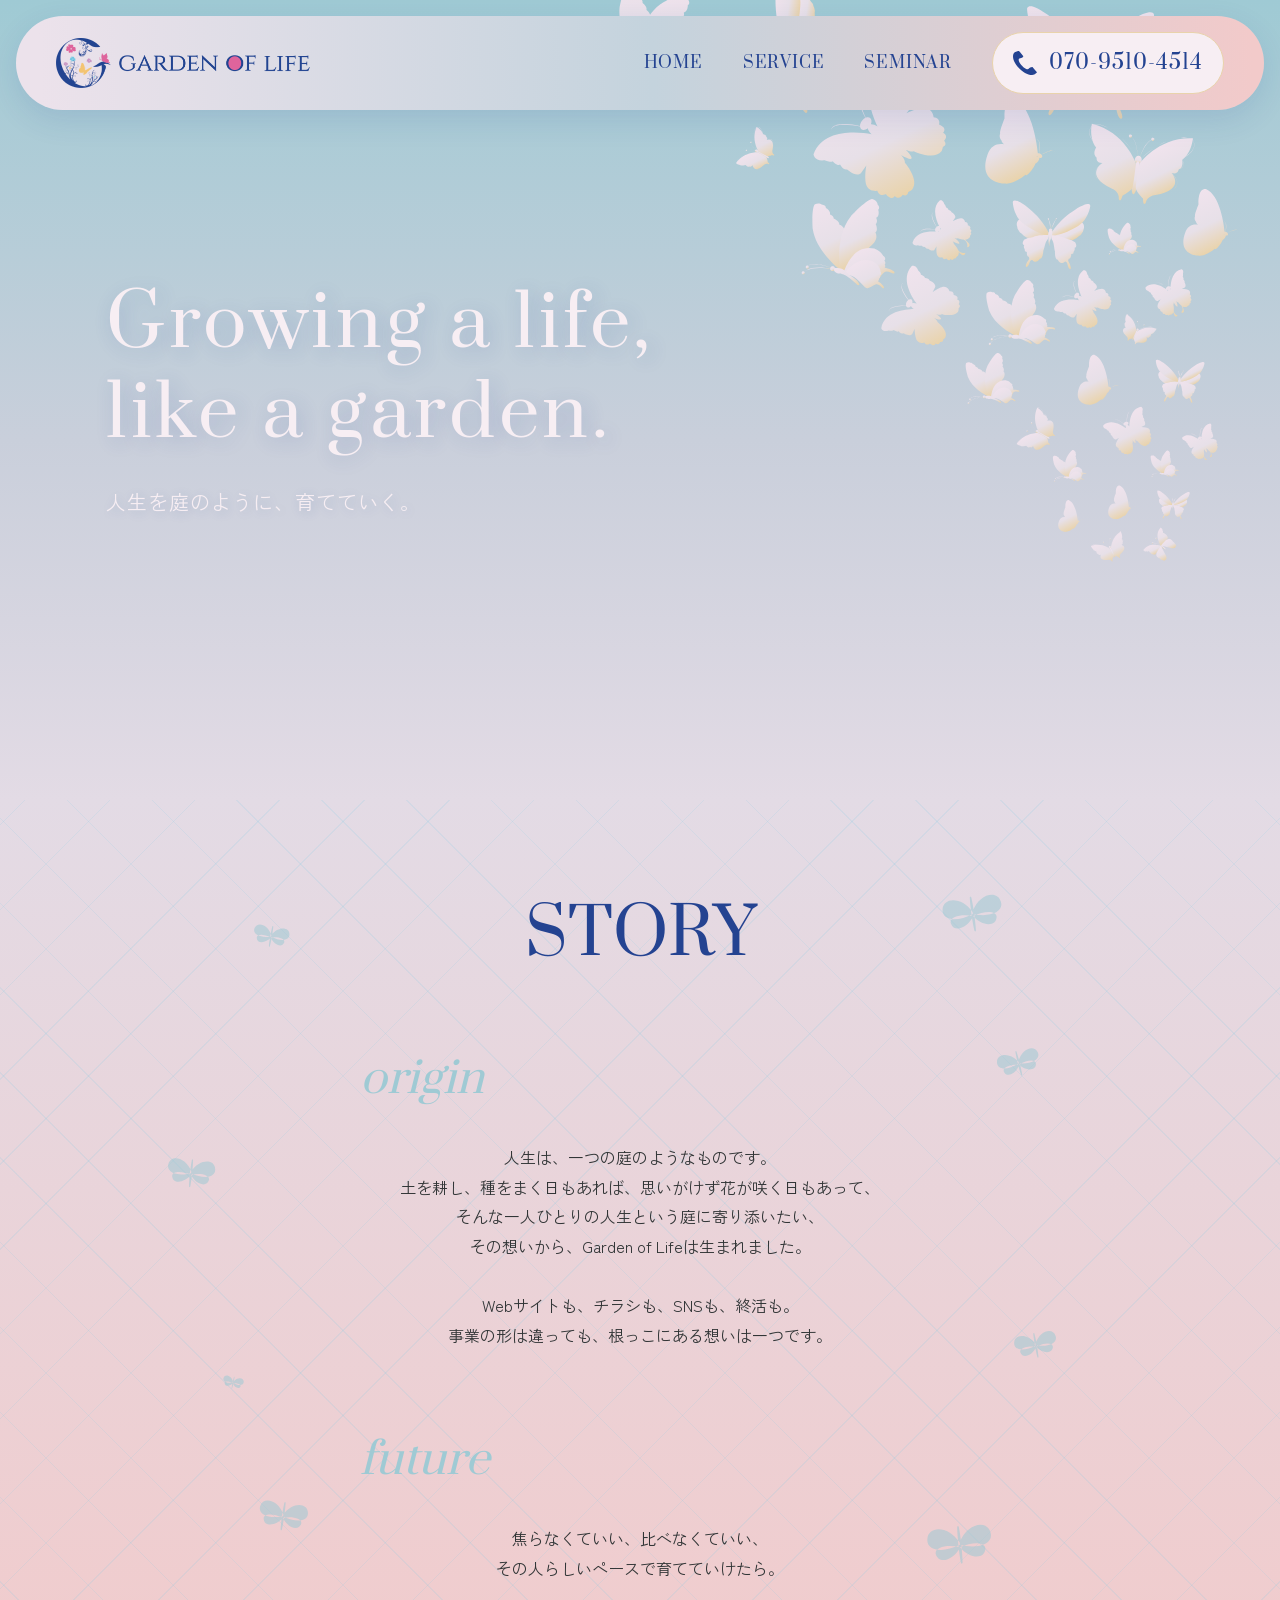
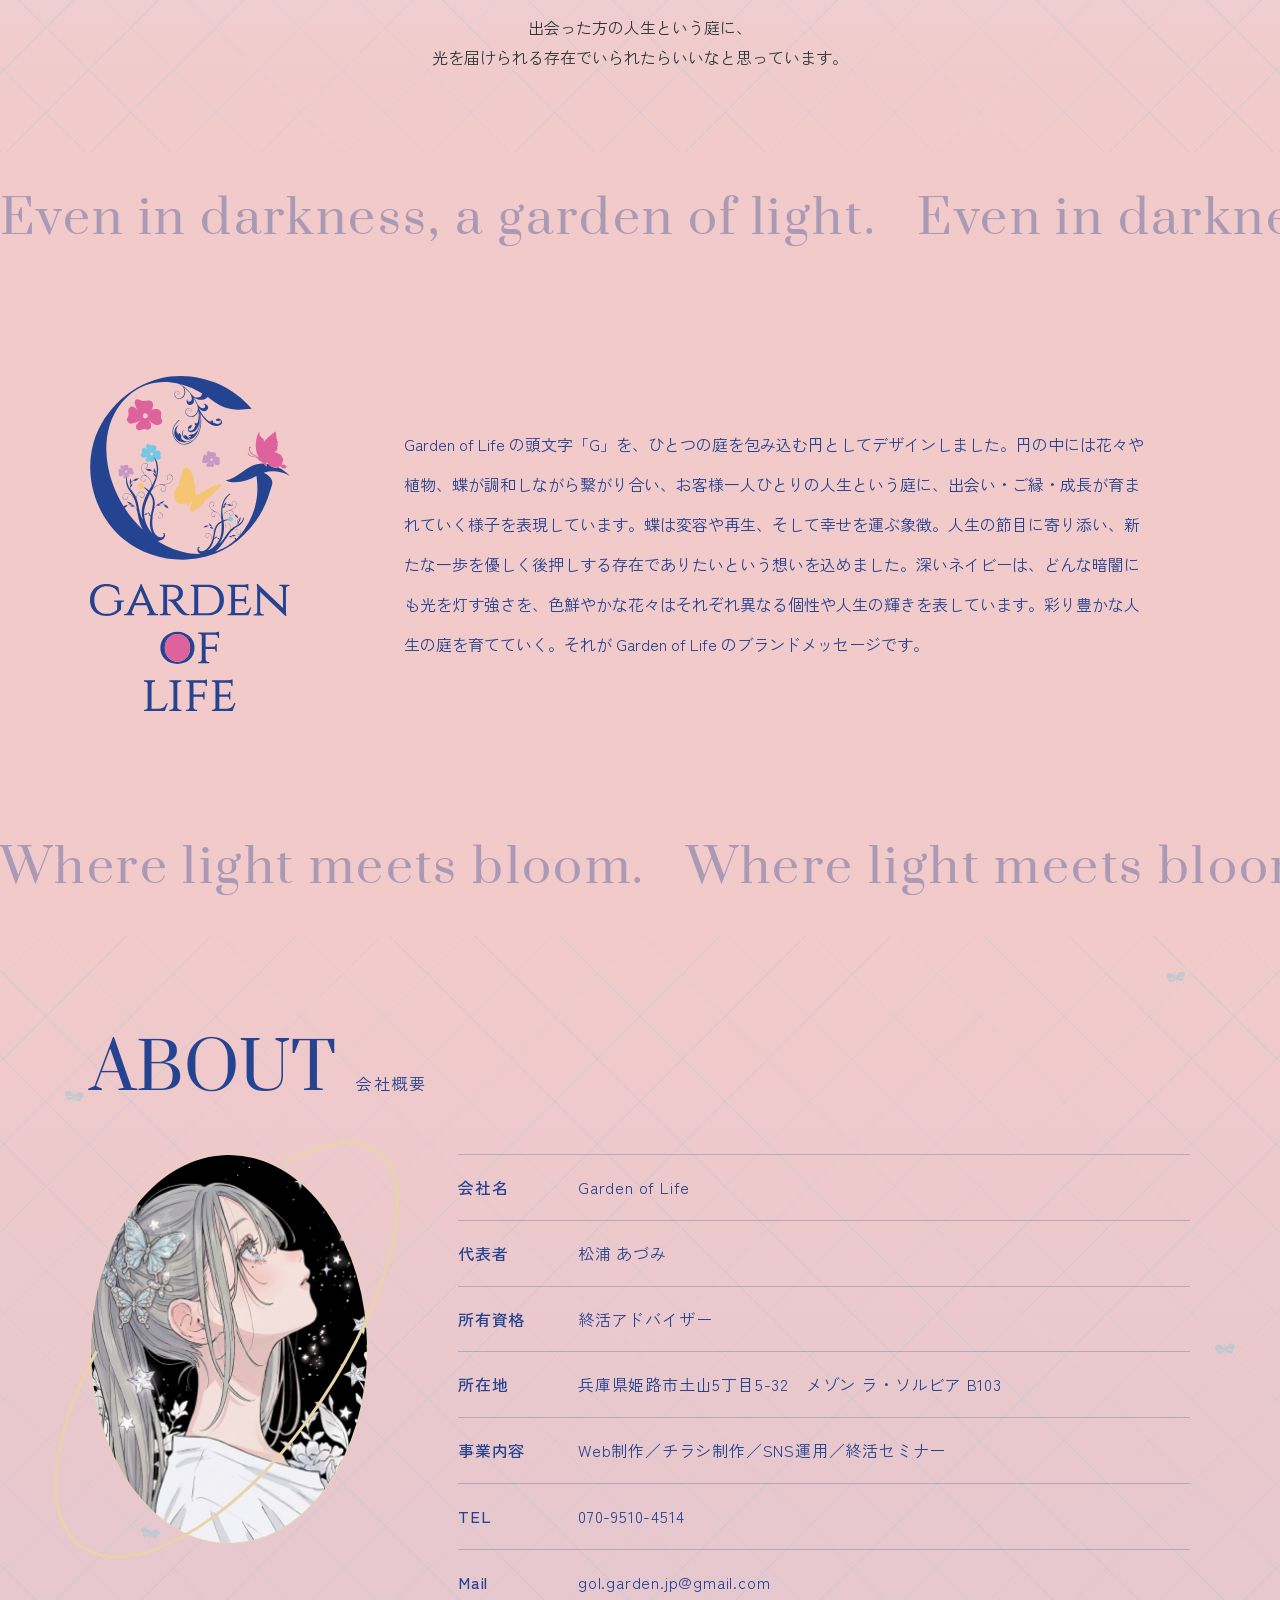
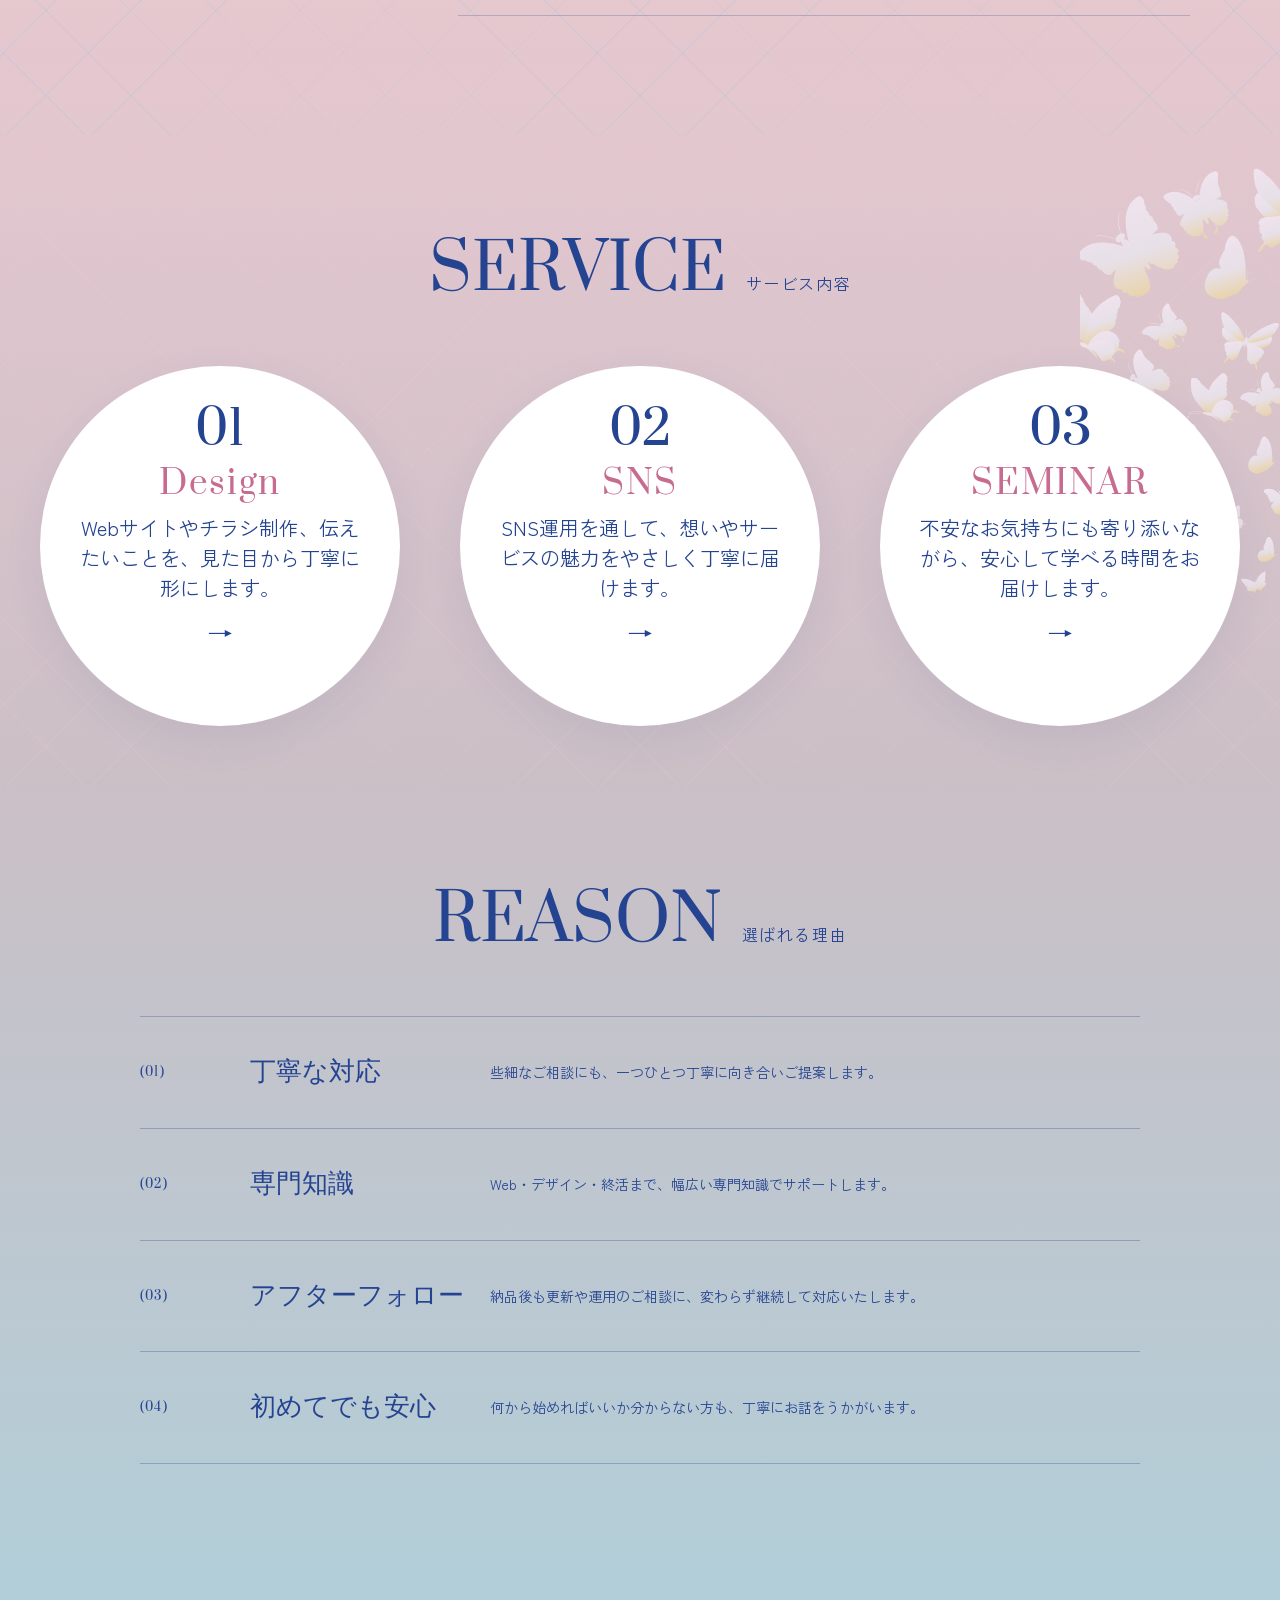
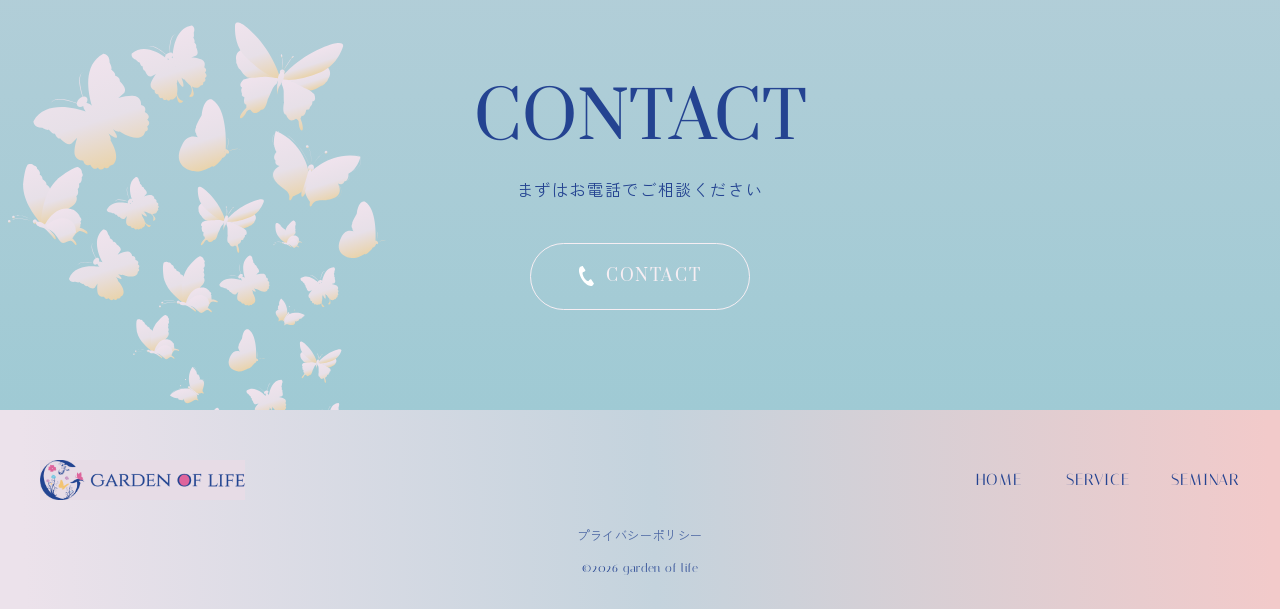
==== commit 3448e455: "Apply client feedback: testimonial balance, bio addition, remove fixed price, background texture, cu" ====
--- a/index.html
+++ b/index.html
@@ -234,13 +234,13 @@
 					<li class="service__item reveal">
 						<span class="service__num">02</span>
 						<span class="service__name">SNS</span>
-						<p class="service__desc">SNS運用</p>
+						<p class="service__desc">SNS運用を通して、想いやサービスの魅力をやさしく丁寧に届けます。</p>
 						<a href="service.html#sns" class="service__arrow" aria-label="SNSを見る">→</a>
 					</li>
 					<li class="service__item reveal">
 						<span class="service__num">03</span>
 						<span class="service__name">SEMINAR</span>
-						<p class="service__desc">終活セミナー</p>
+						<p class="service__desc">不安なお気持ちにも寄り添いながら、安心して学べる時間をお届けします。</p>
 						<a href="seminar.html" class="service__arrow" aria-label="SEMINARを見る">→</a>
 					</li>
 				</ul>
--- a/css/style.css
+++ b/css/style.css
@@ -1232,7 +1232,7 @@
 }
 
 .seminar-page .contact {
-  background: linear-gradient(180deg, #C9CFDB 0%, #E3DBE5 100%);
+  background: linear-gradient(180deg, #9FCAD4 0%, #E3DBE5 100%);
 }
 
 .seminar-page .work-card__text,
@@ -1273,7 +1273,7 @@
 .seminar-lead__text {
   margin-top: 32px;
   line-height: 2;
-  color: #313536;
+  color: #244391;
 }
 
 .seminar-lead__cta {
@@ -1291,13 +1291,14 @@
 
 .seminar-lead__note {
   font-size: 13px;
-  color: #313536;
+  color: #244391;
   opacity: 0.7;
 }
 
 /* DATA */
 .data {
   background: linear-gradient(180deg, #F2CACA 0%, #F0D6DC 100%);
+  background-image: repeating-linear-gradient(45deg, rgba(36, 67, 145, 0.05) 0, rgba(36, 67, 145, 0.05) 1px, transparent 1px, transparent 60px), repeating-linear-gradient(-45deg, rgba(36, 67, 145, 0.05) 0, rgba(36, 67, 145, 0.05) 1px, transparent 1px, transparent 60px), linear-gradient(180deg, #F2CACA 0%, #F0D6DC 100%);
   padding: 80px 20px;
 }
 
@@ -1338,14 +1339,14 @@
   margin-top: 12px;
   font-size: 14px;
   line-height: 1.8;
-  color: #313536;
+  color: #244391;
 }
 
 .data__source {
   margin-top: 32px;
   text-align: center;
   font-size: 12px;
-  color: #313536;
+  color: #244391;
   opacity: 0.6;
 }
 
@@ -1367,7 +1368,7 @@
   margin-top: 16px;
   padding-left: 1.2em;
   line-height: 1.9;
-  color: #313536;
+  color: #244391;
 }
 
 .work-card__points li {
@@ -1384,6 +1385,7 @@
 /* TESTIMONIAL */
 .testimonial {
   background: linear-gradient(180deg, #CBBFC6 0%, #B2CED8 100%);
+  background-image: repeating-linear-gradient(45deg, rgba(36, 67, 145, 0.05) 0, rgba(36, 67, 145, 0.05) 1px, transparent 1px, transparent 60px), repeating-linear-gradient(-45deg, rgba(36, 67, 145, 0.05) 0, rgba(36, 67, 145, 0.05) 1px, transparent 1px, transparent 60px), linear-gradient(180deg, #CBBFC6 0%, #B2CED8 100%);
   padding: 100px 20px;
 }
 
@@ -1410,7 +1412,7 @@
 
 .testimonial__text {
   line-height: 1.9;
-  color: #313536;
+  color: #244391;
 }
 
 .testimonial__who {
@@ -1422,7 +1424,8 @@
 
 /* FAQ */
 .faq {
-  background: linear-gradient(180deg, #9FCAD4 0%, #C9CFDB 100%);
+  background: linear-gradient(180deg, #C9CFDB 0%, #9FCAD4 100%);
+  background-image: repeating-linear-gradient(45deg, rgba(36, 67, 145, 0.05) 0, rgba(36, 67, 145, 0.05) 1px, transparent 1px, transparent 60px), repeating-linear-gradient(-45deg, rgba(36, 67, 145, 0.05) 0, rgba(36, 67, 145, 0.05) 1px, transparent 1px, transparent 60px), linear-gradient(180deg, #C9CFDB 0%, #9FCAD4 100%);
   padding: 100px 20px 100px;
 }
 
@@ -1481,12 +1484,12 @@
   gap: 16px;
   align-items: flex-start;
   line-height: 1.9;
-  color: #313536;
+  color: #244391;
 }
 
 /* 常時表示の但し書き */
 .disclaimer {
-  background-color: #C9CFDB;
+  background-color: #9FCAD4;
   padding: 32px 20px;
   text-align: center;
 }
@@ -1496,54 +1499,8 @@
   margin: 0 auto;
   font-size: 12px;
   line-height: 1.9;
-  color: #313536;
+  color: #244391;
   opacity: 0.8;
-}
-
-/* PLAN */
-.plan {
-  background: linear-gradient(180deg, #C9CFDB 0%, #9FCAD4 100%);
-  padding: 100px 20px 60px;
-  text-align: center;
-}
-
-.plan__inner {
-  max-width: 480px;
-  margin: 60px auto 0;
-}
-
-.plan-card {
-  background-color: #F9F6F3;
-  border-radius: 32px;
-  padding: 48px 40px;
-  box-shadow: 0 10px 30px rgba(36, 67, 145, 0.08);
-}
-
-.plan-card__name {
-  font-family: "Prata", serif;
-  font-size: 24px;
-  color: #244391;
-}
-
-.plan-card__price {
-  margin-top: 16px;
-  font-family: "Prata", serif;
-  font-size: 48px;
-  color: #C76B90;
-}
-
-.plan-card__price span {
-  font-size: 16px;
-  color: #313536;
-  margin-left: 6px;
-}
-
-.plan-card__note {
-  margin-top: 20px;
-  font-size: 13px;
-  line-height: 1.9;
-  color: #313536;
-  opacity: 0.75;
 }
 
 /* INSTRUCTOR bio（セミナーページのみ、about__tableの代わりに使用） */
@@ -1551,7 +1508,7 @@
   flex: 1;
   min-width: 260px;
   line-height: 2;
-  color: #313536;
+  color: #244391;
 }
 
 .about__bio-name {
@@ -1579,7 +1536,7 @@
 }
 
 .seminar-flow-wrap .flow {
-  max-width: 800px;
+  max-width: 960px;
   margin: 0 auto;
 }
 
@@ -1588,9 +1545,14 @@
   color: #244391;
 }
 
+.seminar-flow-wrap .flow__list {
+  grid-template-columns: repeat(5, 1fr);
+}
+
 .seminar-flow-wrap .flow__step {
-  padding: 20px 10px;
+  padding: 20px 8px;
   font-size: 16px;
+  white-space: nowrap;
 }
 
 .seminar-flow-wrap .flow__step-num {
@@ -1598,19 +1560,27 @@
   margin-bottom: 8px;
 }
 
+@media (max-width: 1024px) {
+  .seminar-flow-wrap .flow__list {
+    grid-template-columns: repeat(3, 1fr);
+  }
+  .seminar-flow-wrap .flow__step {
+    white-space: normal;
+  }
+}
 @media (max-width: 640px) {
   .seminar-lead__catch {
     font-size: 24px;
   }
-  .plan-card {
-    padding: 36px 24px;
-  }
   .testimonial__card {
     width: 100%;
   }
   .data__item {
     width: 100%;
     max-width: 320px;
+  }
+  .seminar-flow-wrap .flow__list {
+    grid-template-columns: 1fr;
   }
 }
 /* ========================================
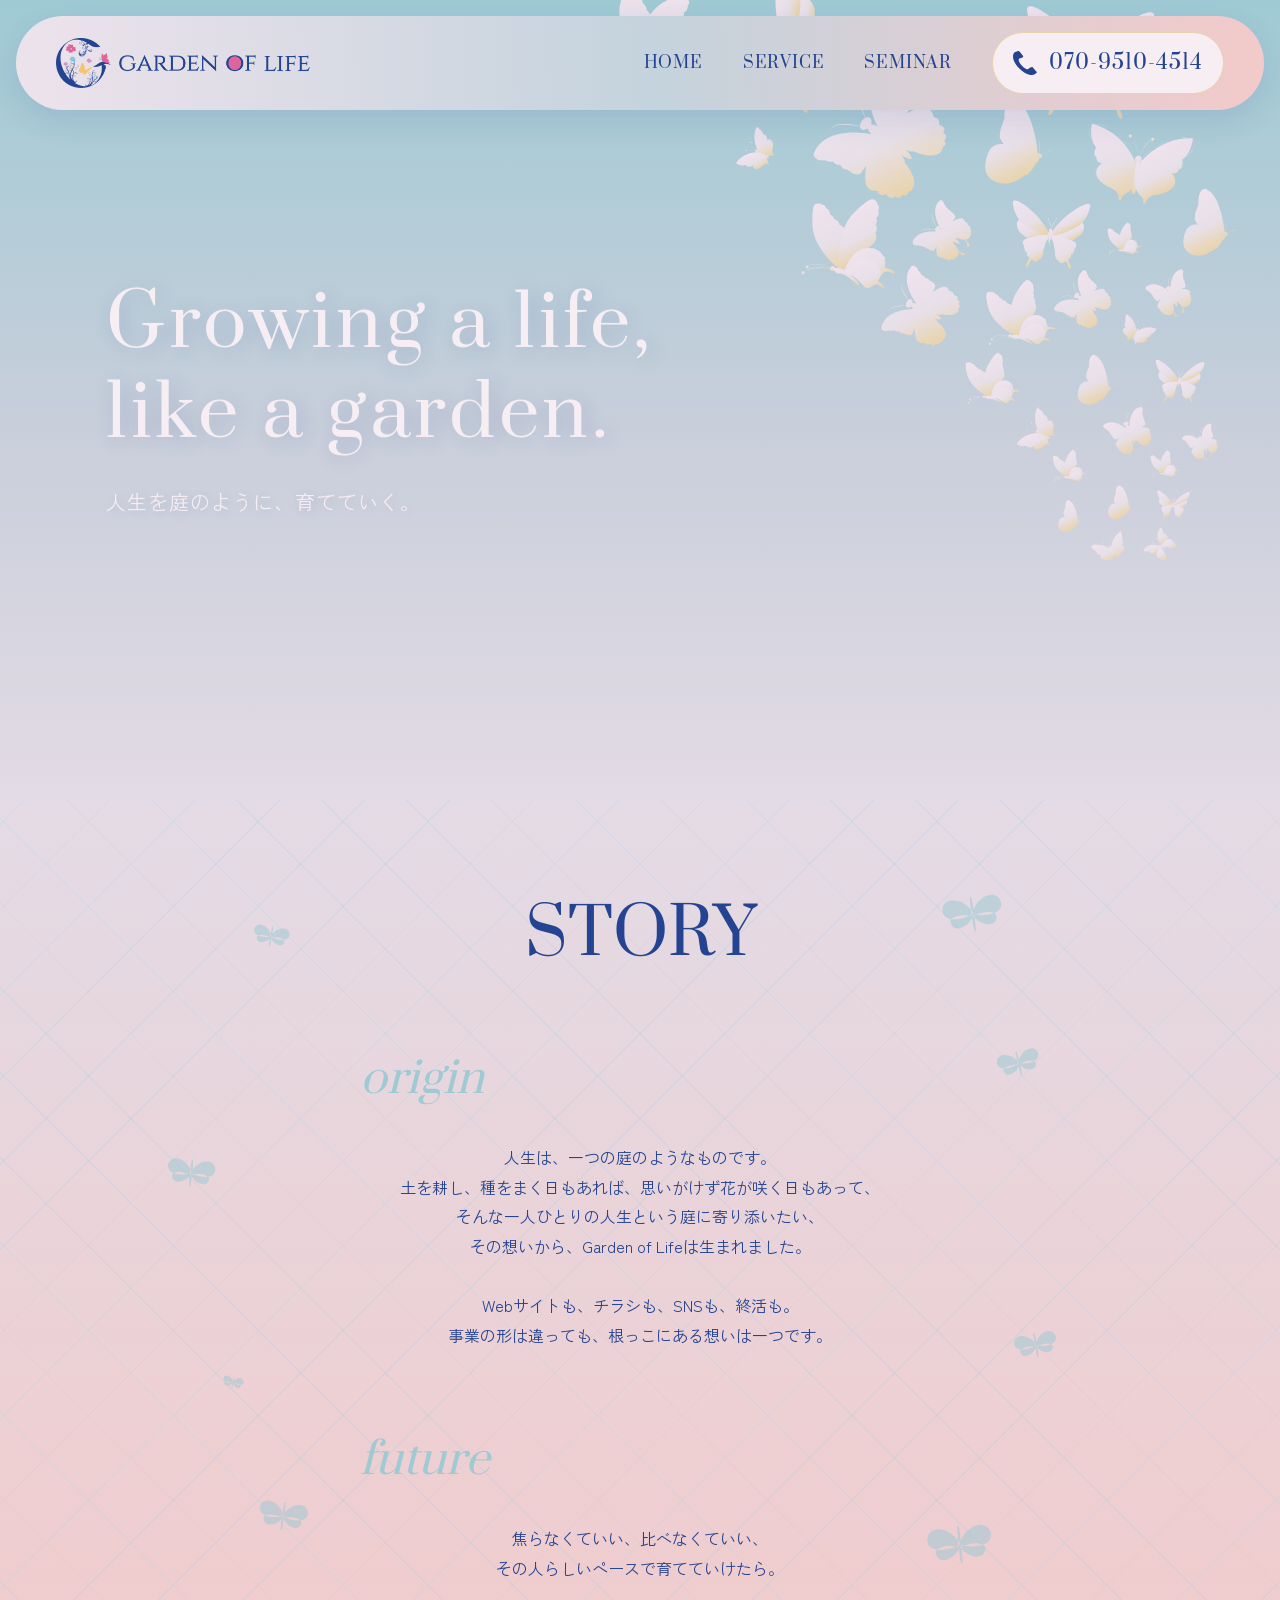
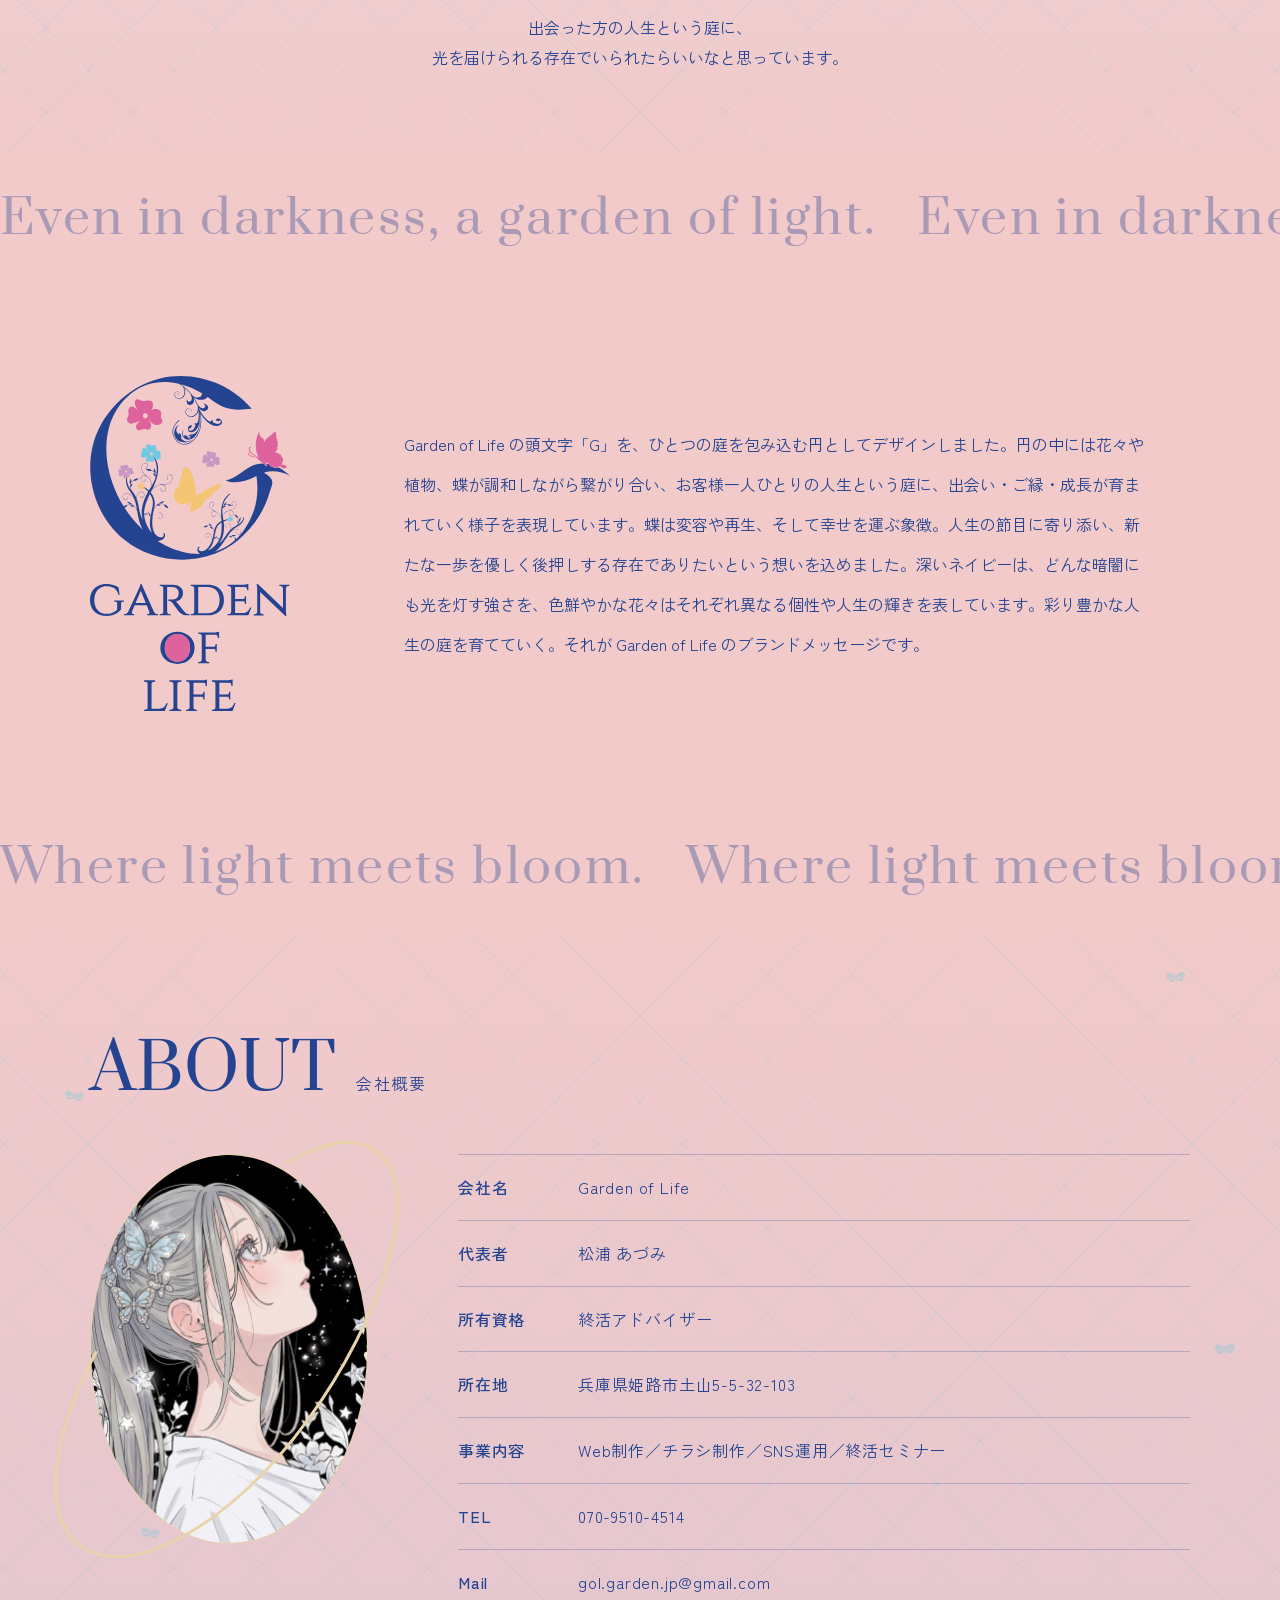
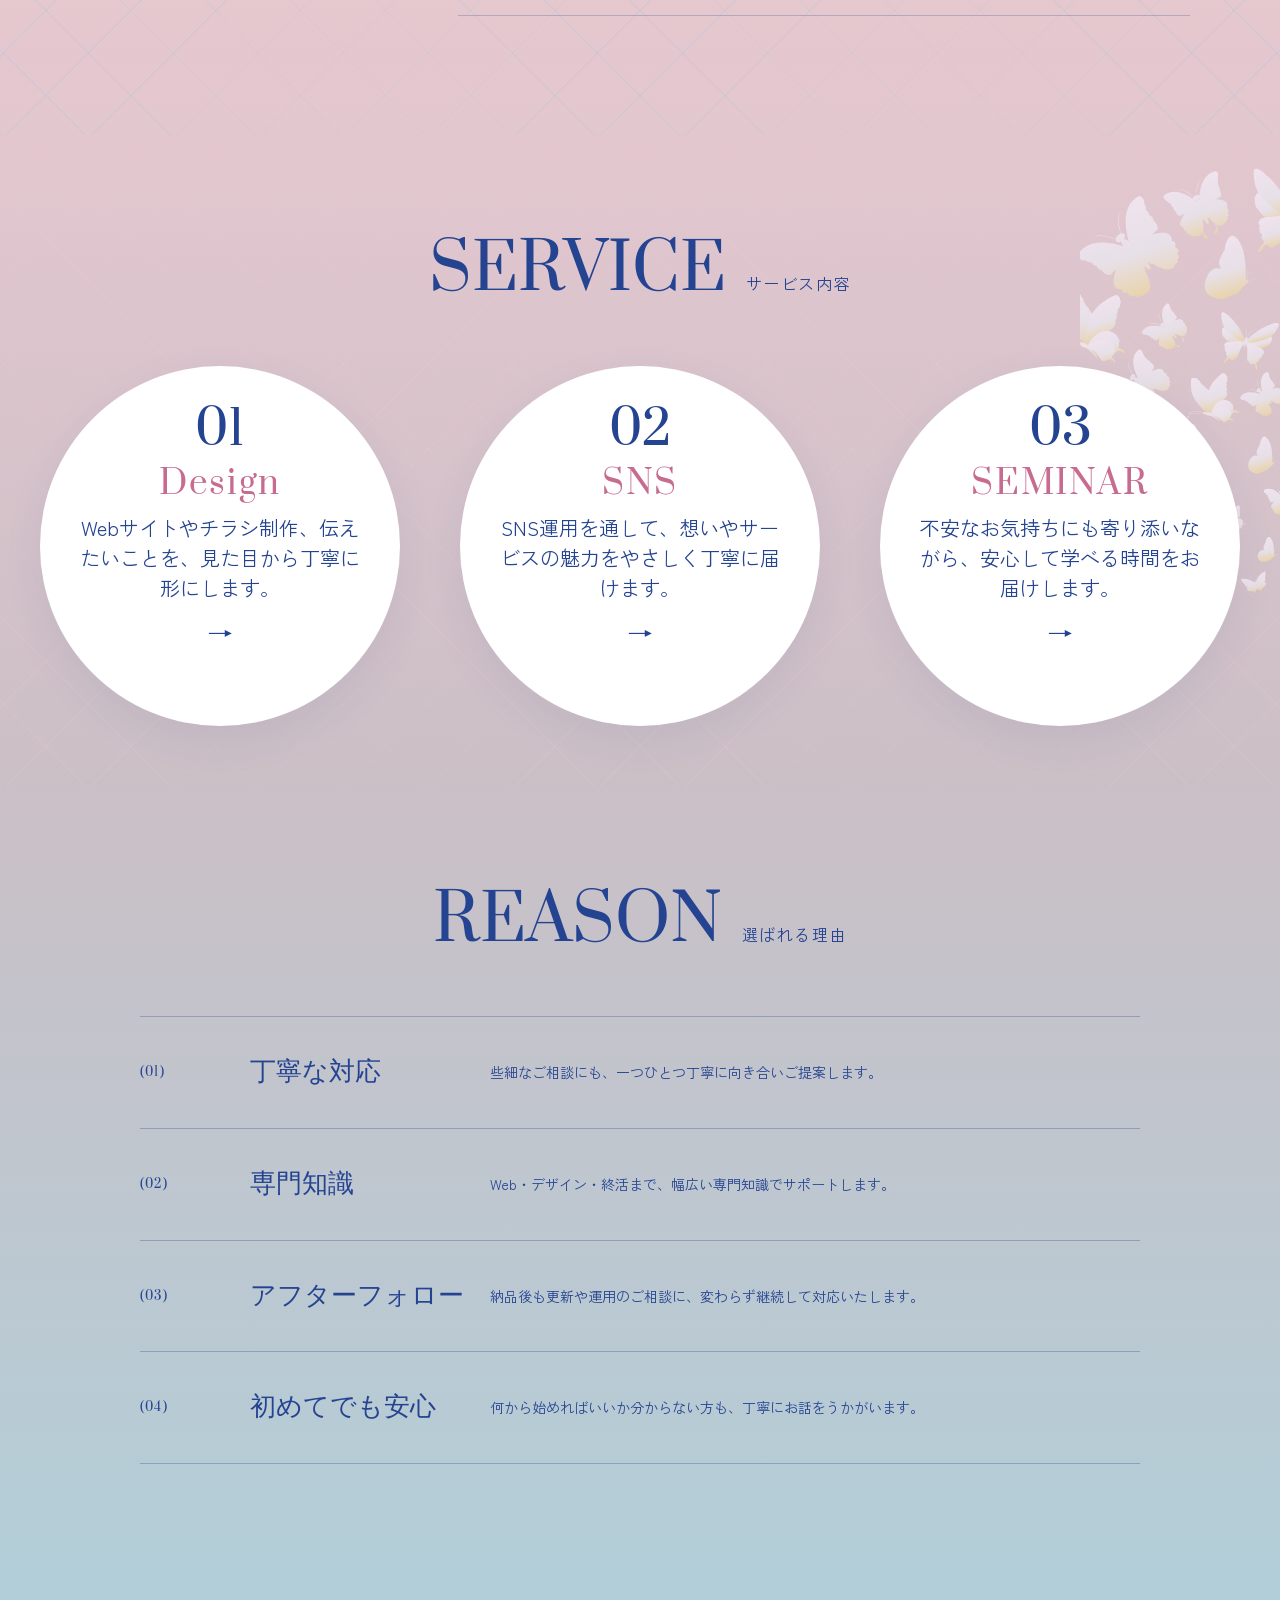
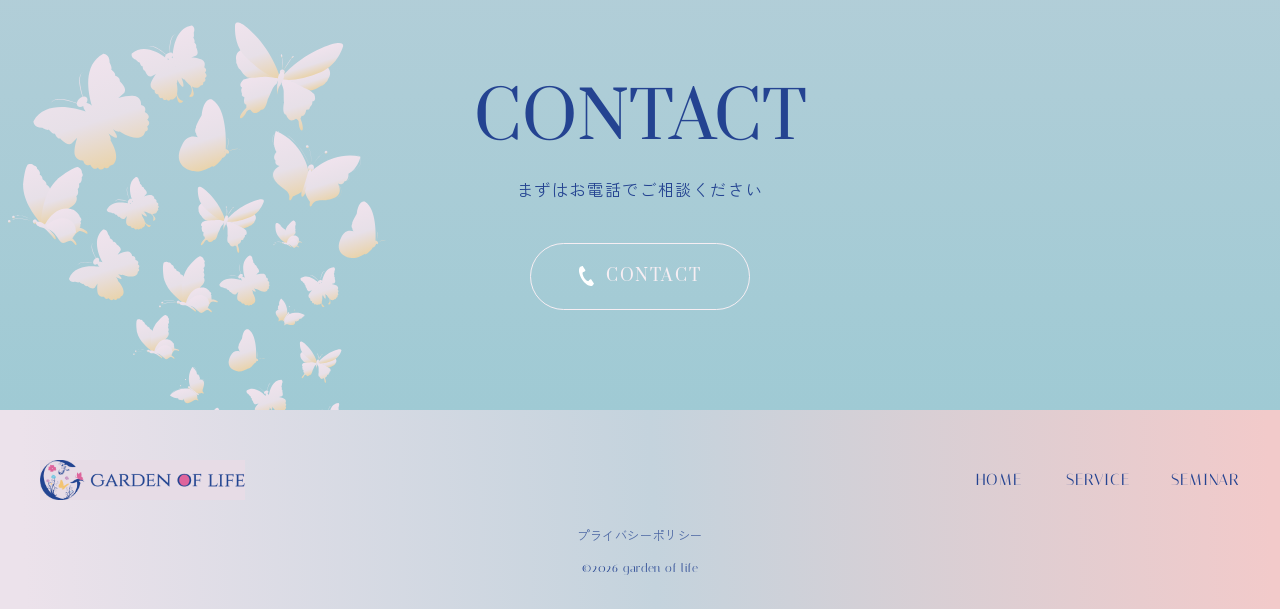
==== commit 9535dc05: "Update TOP page address to omit building name for privacy Client requested a less specific address f" ====
--- a/index.html
+++ b/index.html
@@ -200,7 +200,7 @@
 						</div>
 						<div class="about__row">
 							<dt>所在地</dt>
-							<dd>兵庫県姫路市土山5丁目5-32　メゾン ラ・ソルビア B103</dd>
+							<dd>兵庫県姫路市土山5-5-32-103</dd>
 						</div>
 						<div class="about__row">
 							<dt>事業内容</dt>
--- a/css/style.css
+++ b/css/style.css
@@ -433,7 +433,7 @@
 .story__text {
   font-size: 16px;
   line-height: 1.85;
-  color: #313536;
+  color: #244391;
 }
 
 @media (max-width: 640px) {
@@ -1448,12 +1448,21 @@
 }
 
 .faq__q {
+  width: 100%;
   display: flex;
   gap: 16px;
-  align-items: flex-start;
+  align-items: center;
   font-family: "Prata", serif;
   font-size: 19px;
   color: #244391;
+  background: none;
+  border: none;
+  padding: 0;
+  margin: 0;
+  text-align: left;
+  cursor: pointer;
+  -webkit-appearance: none;
+  appearance: none;
 }
 
 .faq__q-mark, .faq__a-mark {
@@ -1478,8 +1487,59 @@
   color: #F7EEF3;
 }
 
+.faq__q-text {
+  flex: 1;
+}
+
+.faq__q-icon {
+  flex-shrink: 0;
+  position: relative;
+  width: 16px;
+  height: 16px;
+}
+
+.faq__q-icon::before, .faq__q-icon::after {
+  content: "";
+  position: absolute;
+  top: 50%;
+  left: 50%;
+  background-color: #244391;
+  transform: translate(-50%, -50%);
+  transition: transform 0.3s ease, opacity 0.3s ease;
+}
+
+.faq__q-icon::before {
+  width: 16px;
+  height: 2px;
+}
+
+.faq__q-icon::after {
+  width: 2px;
+  height: 16px;
+}
+
+.faq__item.is-open .faq__q-icon::after {
+  transform: translate(-50%, -50%) rotate(90deg);
+  opacity: 0;
+}
+
+.faq__a-wrap {
+  display: grid;
+  grid-template-rows: 0fr;
+  margin-top: 0;
+  transition: grid-template-rows 0.35s ease, margin-top 0.35s ease;
+}
+
+.faq__a-wrap > .faq__a {
+  overflow: hidden;
+}
+
+.faq__item.is-open .faq__a-wrap {
+  grid-template-rows: 1fr;
+  margin-top: 14px;
+}
+
 .faq__a {
-  margin-top: 14px;
   display: flex;
   gap: 16px;
   align-items: flex-start;
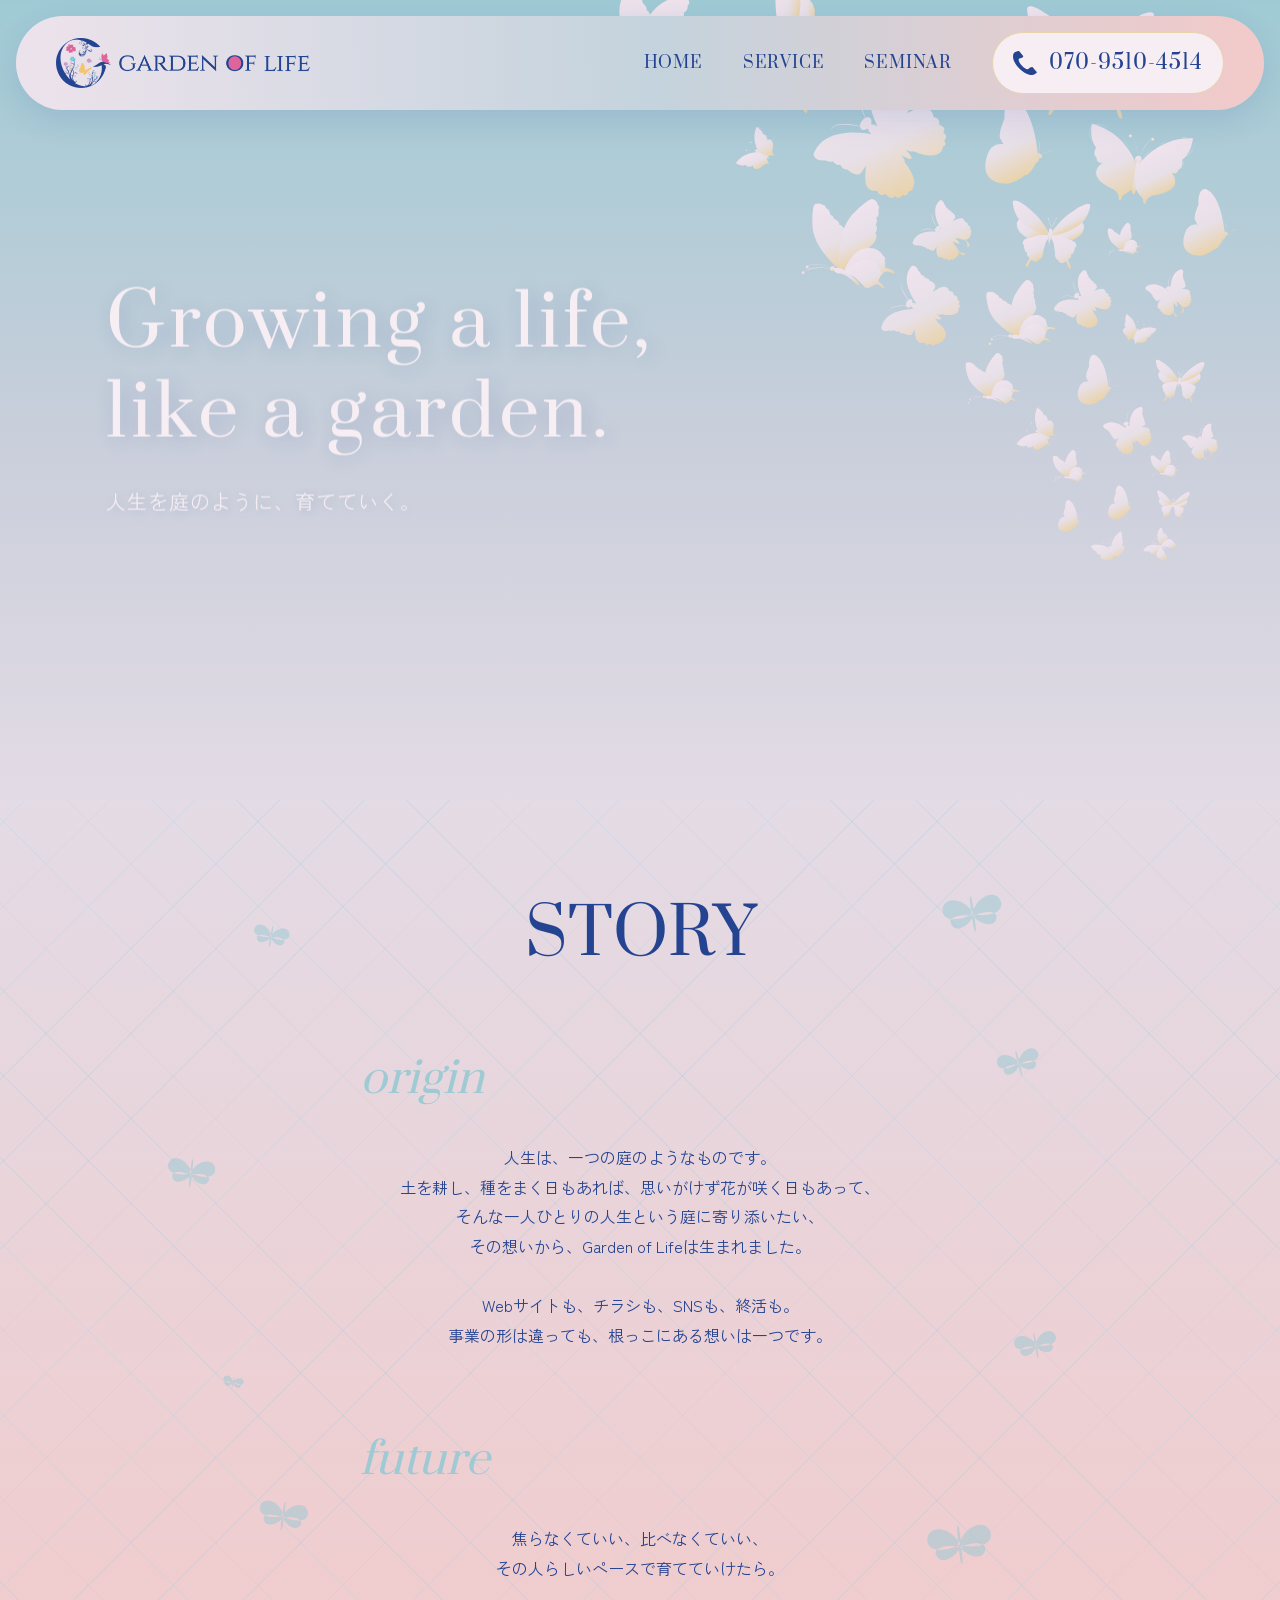
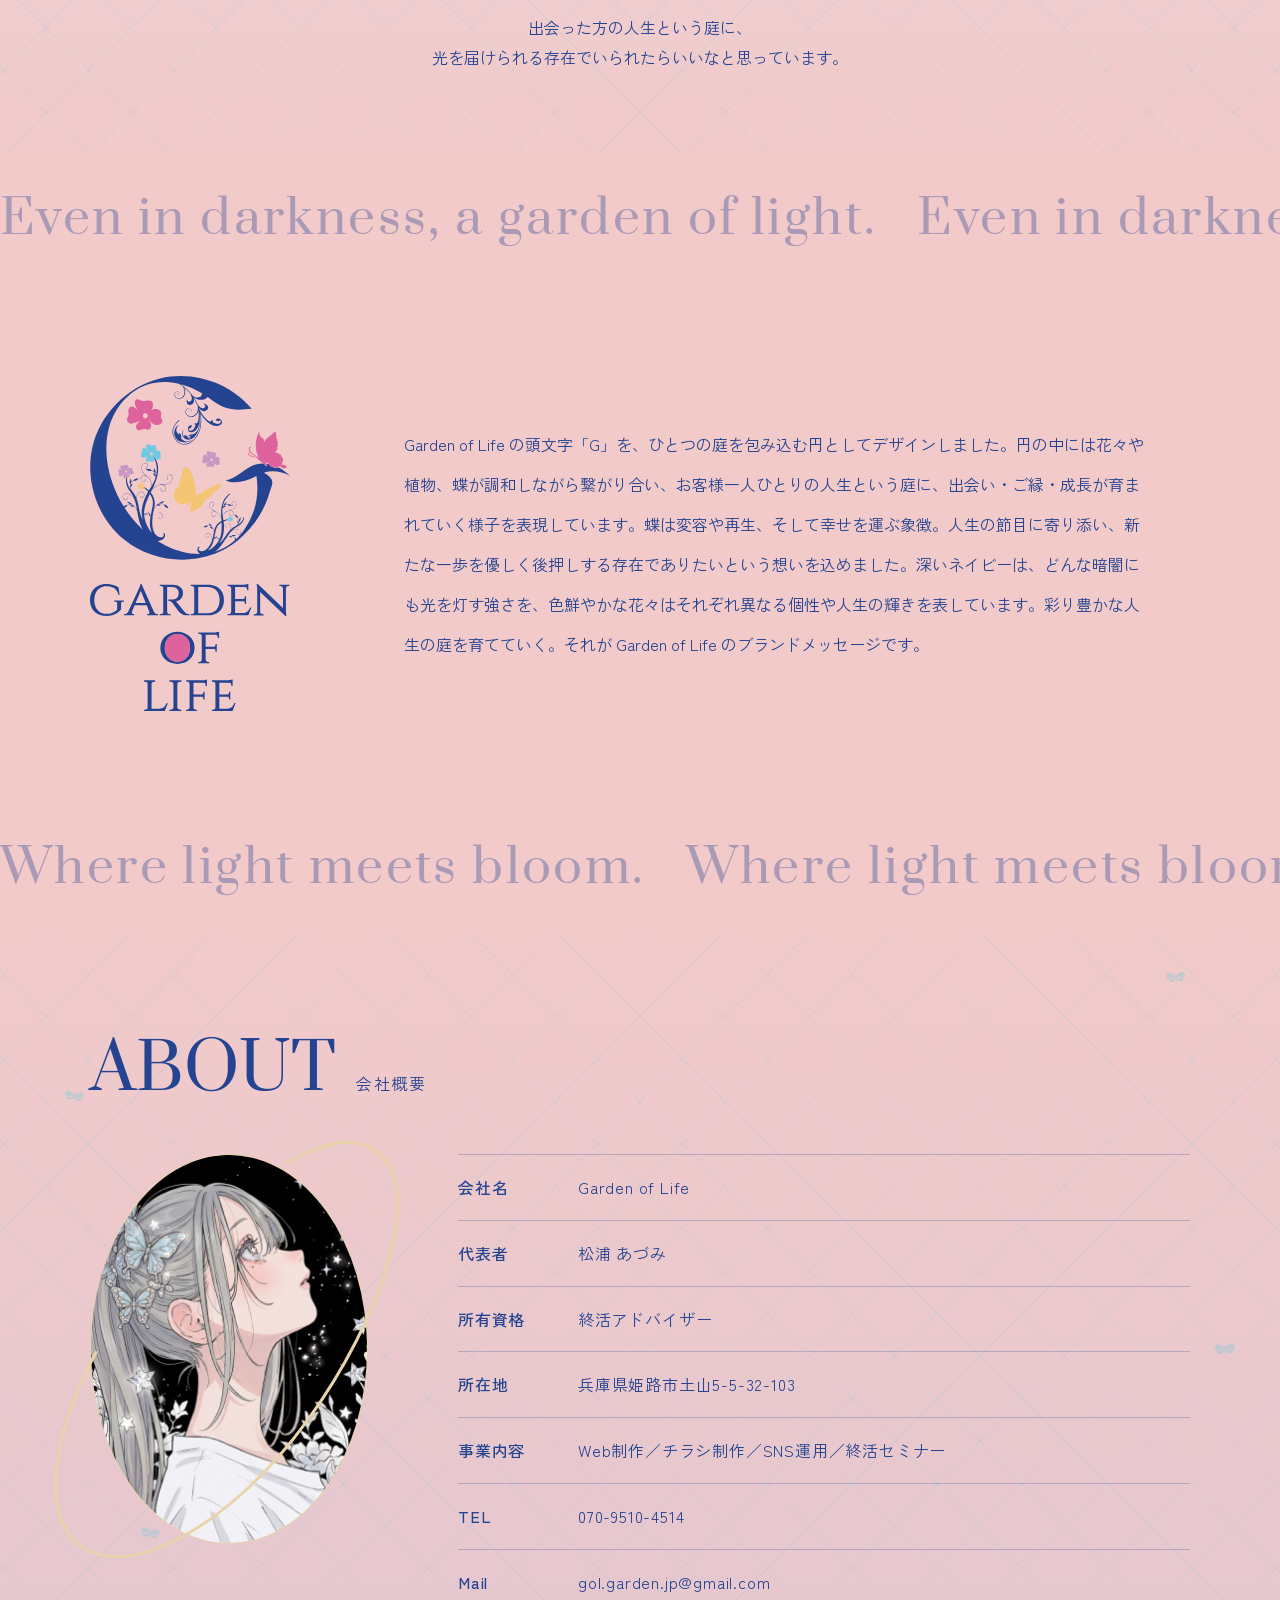
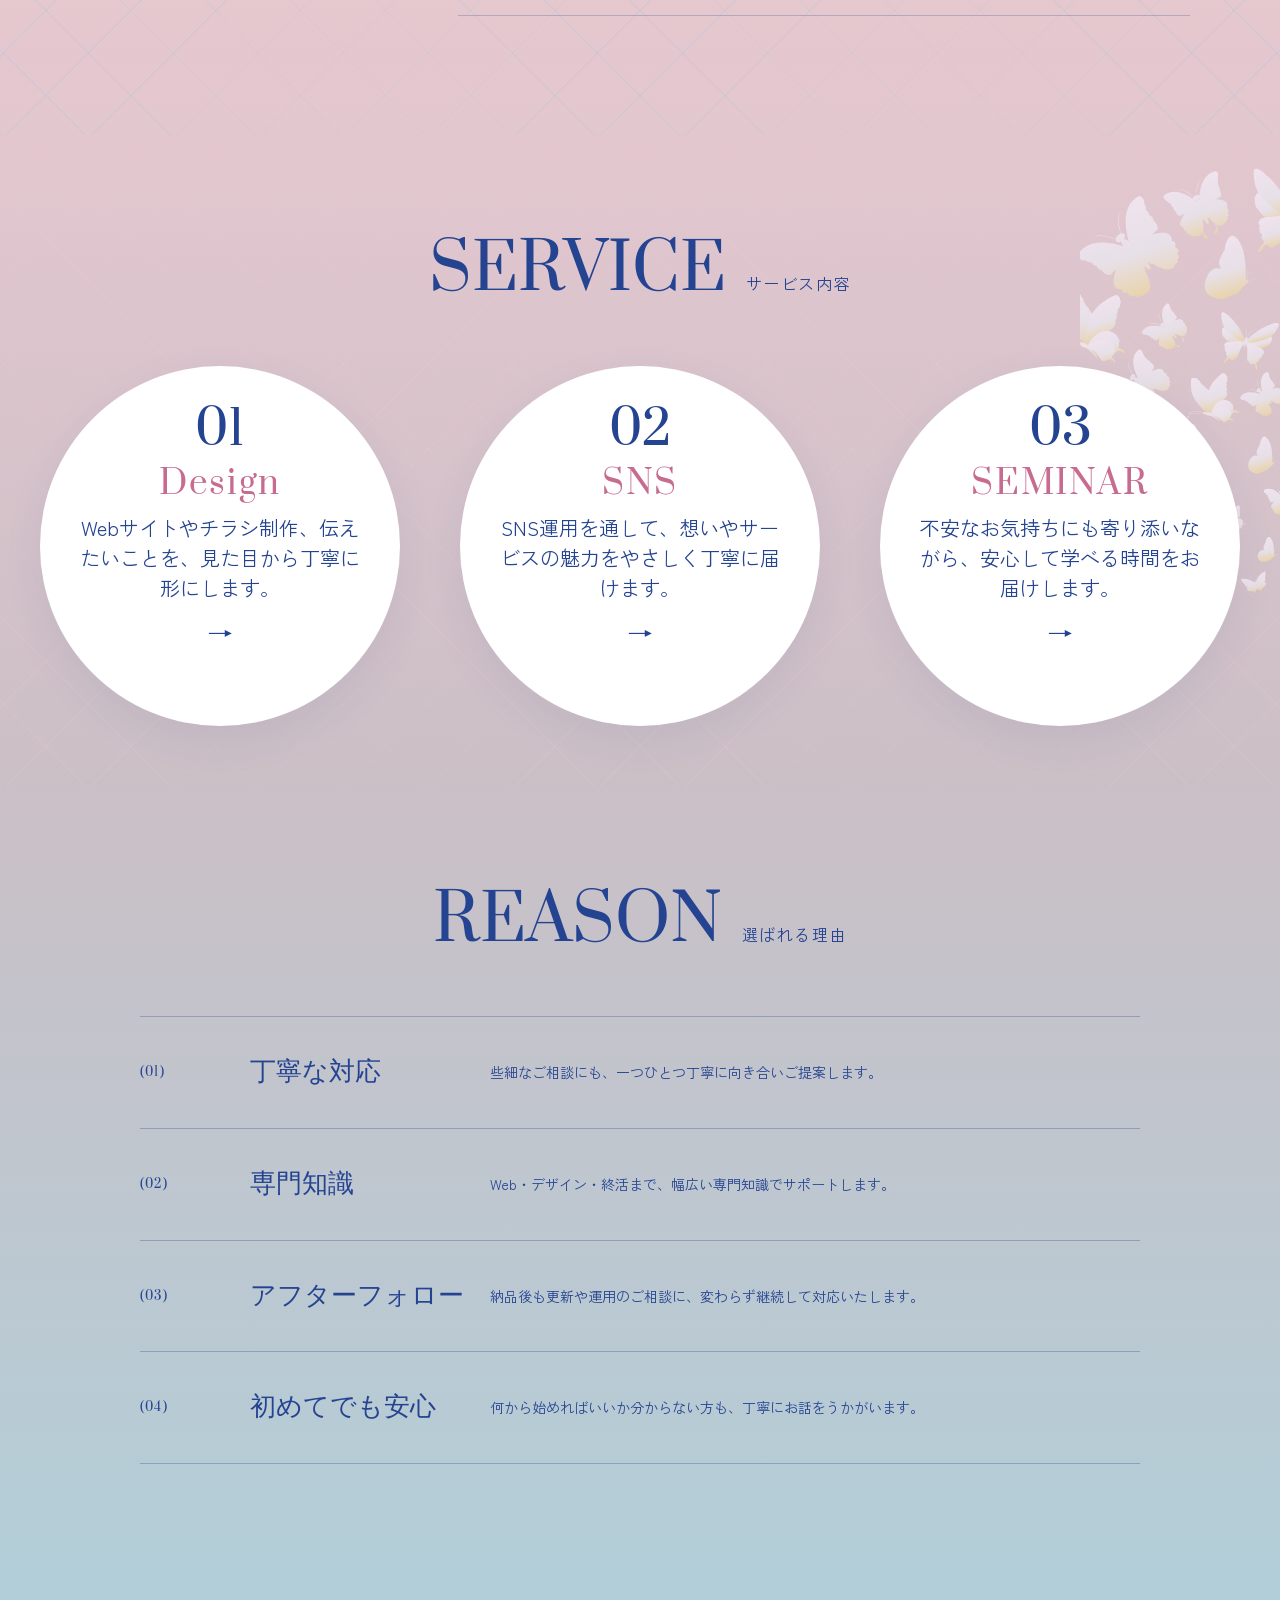
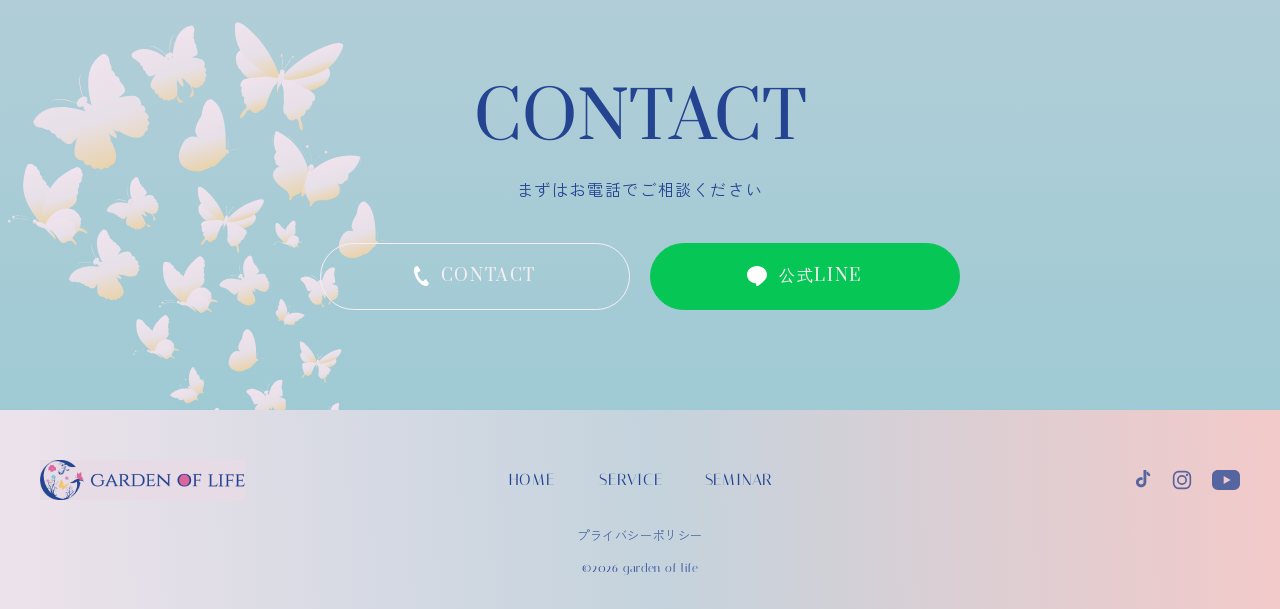
==== commit d9b9d6c6: "Add official LINE contact button and SNS footer icons; polish contact/footer layout - Add a 公式LINE b" ====
--- a/index.html
+++ b/index.html
@@ -280,10 +280,16 @@
 			<div class="contact__inner">
 				<h2 class="section-heading reveal">CONTACT</h2>
 				<p class="contact__text reveal">まずはお電話でご相談ください</p>
-				<a href="tel:07095104514" class="contact__btn reveal">
-					<img src="./images/icon-phone.svg" alt="">
-					<span>CONTACT</span>
-				</a>
+				<div class="contact__cta">
+					<a href="tel:07095104514" class="contact__btn reveal">
+						<img src="./images/icon-phone.svg" alt="">
+						<span>CONTACT</span>
+					</a>
+					<a href="https://lin.ee/QFpINyl" class="contact__btn contact__btn--line reveal" target="_blank" rel="noopener">
+						<img src="./images/icon-line.svg" alt="">
+						<span>公式LINE</span>
+					</a>
+				</div>
 			</div>
 		</section>
 	</main>
@@ -306,6 +312,17 @@
 					<span class="ja">セミナー</span>
 				</a>
 			</nav>
+			<div class="footer__sns">
+				<a href="https://www.tiktok.com/@garden.of.life4" target="_blank" rel="noopener" aria-label="TikTok">
+					<img src="./images/icon-tiktok.svg" alt="">
+				</a>
+				<a href="https://www.instagram.com/turtle.8694522" target="_blank" rel="noopener" aria-label="Instagram">
+					<img src="./images/icon-instagram.svg" alt="">
+				</a>
+				<a href="https://youtube.com/@gardenoflife-w2s" target="_blank" rel="noopener" aria-label="YouTube">
+					<img src="./images/icon-youtube.svg" alt="">
+				</a>
+			</div>
 		</div>
 		<p class="footer__legal"><a href="privacy.html">プライバシーポリシー</a></p>
 		<p class="footer__copyright">©2026 garden of life</p>
--- a/css/style.css
+++ b/css/style.css
@@ -102,7 +102,12 @@
   border-radius: 999px;
   background: linear-gradient(88deg, rgb(236, 226, 235) 2%, rgb(196, 211, 221) 51%, rgb(242, 202, 202) 99%);
   box-shadow: 0 10px 30px rgba(36, 67, 145, 0.12);
-  transition: border-radius 0.3s ease;
+  transition: border-radius 0.3s ease, opacity 0.3s ease;
+}
+
+.header.is-hidden {
+  opacity: 0;
+  pointer-events: none;
 }
 
 .header__inner {
@@ -818,19 +823,27 @@
   margin-top: 20px;
 }
 
+.contact__cta {
+  display: grid;
+  grid-template-columns: repeat(auto-fit, minmax(220px, 1fr));
+  max-width: 640px;
+  margin: 40px auto 0;
+  gap: 20px;
+}
+
 .contact__btn {
   display: inline-flex;
   align-items: center;
+  justify-content: center;
   gap: 12px;
-  margin-top: 40px;
-  padding: 18px 48px;
+  padding: 18px 24px;
   border: 1px solid #F7EEF3;
   border-radius: 80px;
   font-family: "Prata", serif;
   font-size: 16px;
   letter-spacing: 0.1em;
   color: #F7EEF3;
-  transition: background-color 0.2s, color 0.2s;
+  transition: background-color 0.2s, color 0.2s, border-color 0.2s;
 }
 
 .contact__btn img {
@@ -845,6 +858,28 @@
 }
 
 .contact__btn:hover img {
+  filter: none;
+}
+
+.contact__btn--line {
+  border-color: #06C755;
+  background-color: #06C755;
+  color: #F7EEF3;
+}
+
+.contact__btn--line img {
+  width: 20px;
+  height: 20px;
+  filter: brightness(0) invert(1);
+}
+
+.contact__btn--line:hover {
+  background-color: #F7EEF3;
+  border-color: #06C755;
+  color: #06C755;
+}
+
+.contact__btn--line:hover img {
   filter: none;
 }
 
@@ -859,11 +894,14 @@
 .footer__inner {
   max-width: 1360px;
   margin: 0 auto;
-  display: flex;
+  display: grid;
+  grid-template-columns: 1fr auto 1fr;
   align-items: center;
-  justify-content: space-between;
-  flex-wrap: wrap;
   gap: 20px;
+}
+
+.footer__logo {
+  justify-self: start;
 }
 
 .footer__logo img {
@@ -872,6 +910,7 @@
 }
 
 .footer__nav {
+  justify-self: center;
   display: flex;
   gap: 40px;
   font-family: "Italiana", serif;
@@ -911,6 +950,29 @@
 .footer__nav a:hover .ja {
   transform: translateY(0);
   opacity: 1;
+}
+
+.footer__sns {
+  justify-self: end;
+  display: flex;
+  align-items: center;
+  gap: 20px;
+}
+
+.footer__sns a {
+  display: inline-flex;
+  opacity: 0.75;
+  transition: opacity 0.2s;
+}
+
+.footer__sns a:hover {
+  opacity: 1;
+}
+
+.footer__sns img {
+  display: block;
+  height: 20px;
+  width: auto;
 }
 
 .footer__legal {
@@ -943,8 +1005,12 @@
 
 @media (max-width: 640px) {
   .footer__inner {
+    display: flex;
     flex-direction: column;
     text-align: center;
+  }
+  .footer__logo, .footer__sns {
+    justify-self: unset;
   }
   .footer__nav {
     gap: 24px;
@@ -1659,7 +1725,7 @@
 .legal__lead {
   font-size: 15px;
   line-height: 2;
-  color: #313536;
+  color: #244391;
   margin-bottom: 50px;
 }
 
@@ -1677,7 +1743,7 @@
 .legal__text {
   font-size: 15px;
   line-height: 2;
-  color: #313536;
+  color: #244391;
 }
 
 .legal__text + .legal__text {
@@ -1692,7 +1758,7 @@
 .legal__list li {
   font-size: 15px;
   line-height: 2;
-  color: #313536;
+  color: #244391;
   margin-bottom: 4px;
 }
 
@@ -1702,13 +1768,13 @@
   border-top: 1px solid rgba(36, 67, 145, 0.15);
   font-size: 15px;
   line-height: 2;
-  color: #313536;
+  color: #244391;
 }
 
 .legal__date {
   margin-top: 40px;
   font-size: 13px;
-  color: #313536;
+  color: #244391;
   opacity: 0.7;
   text-align: right;
 }
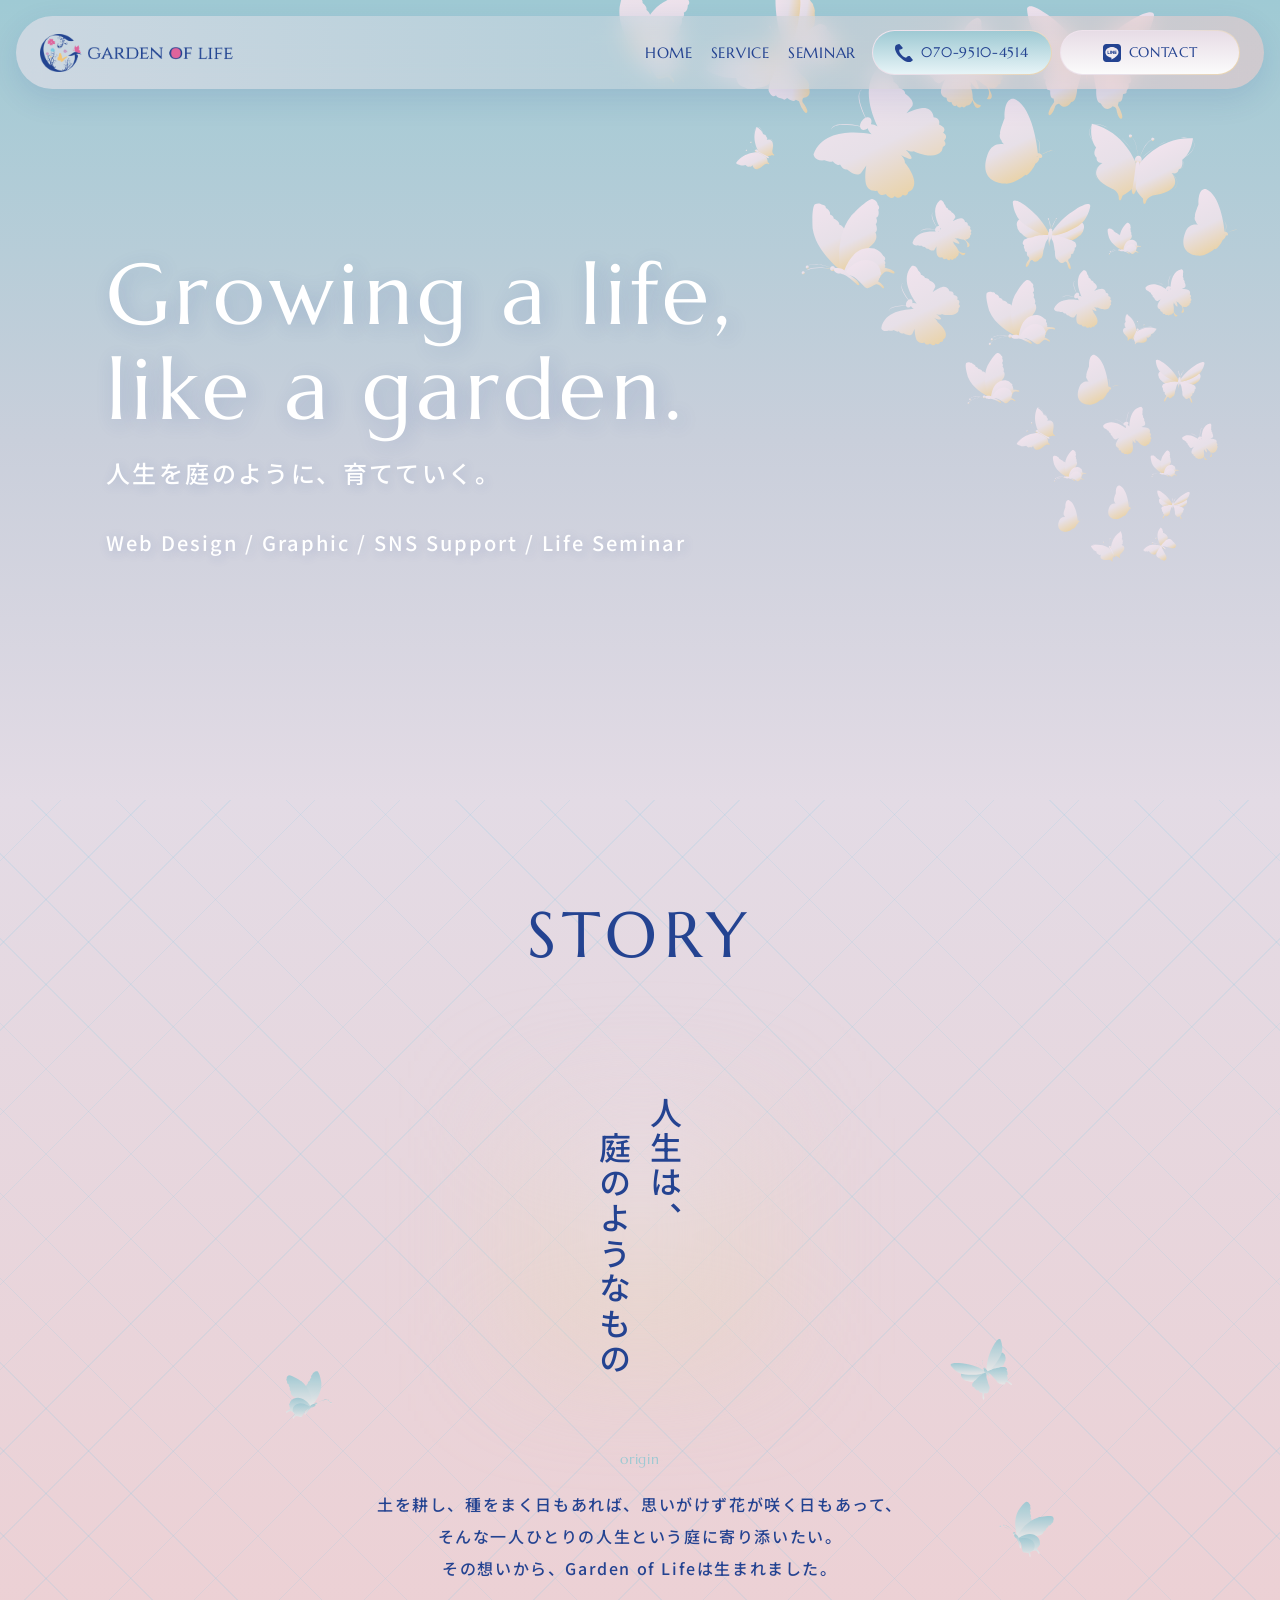
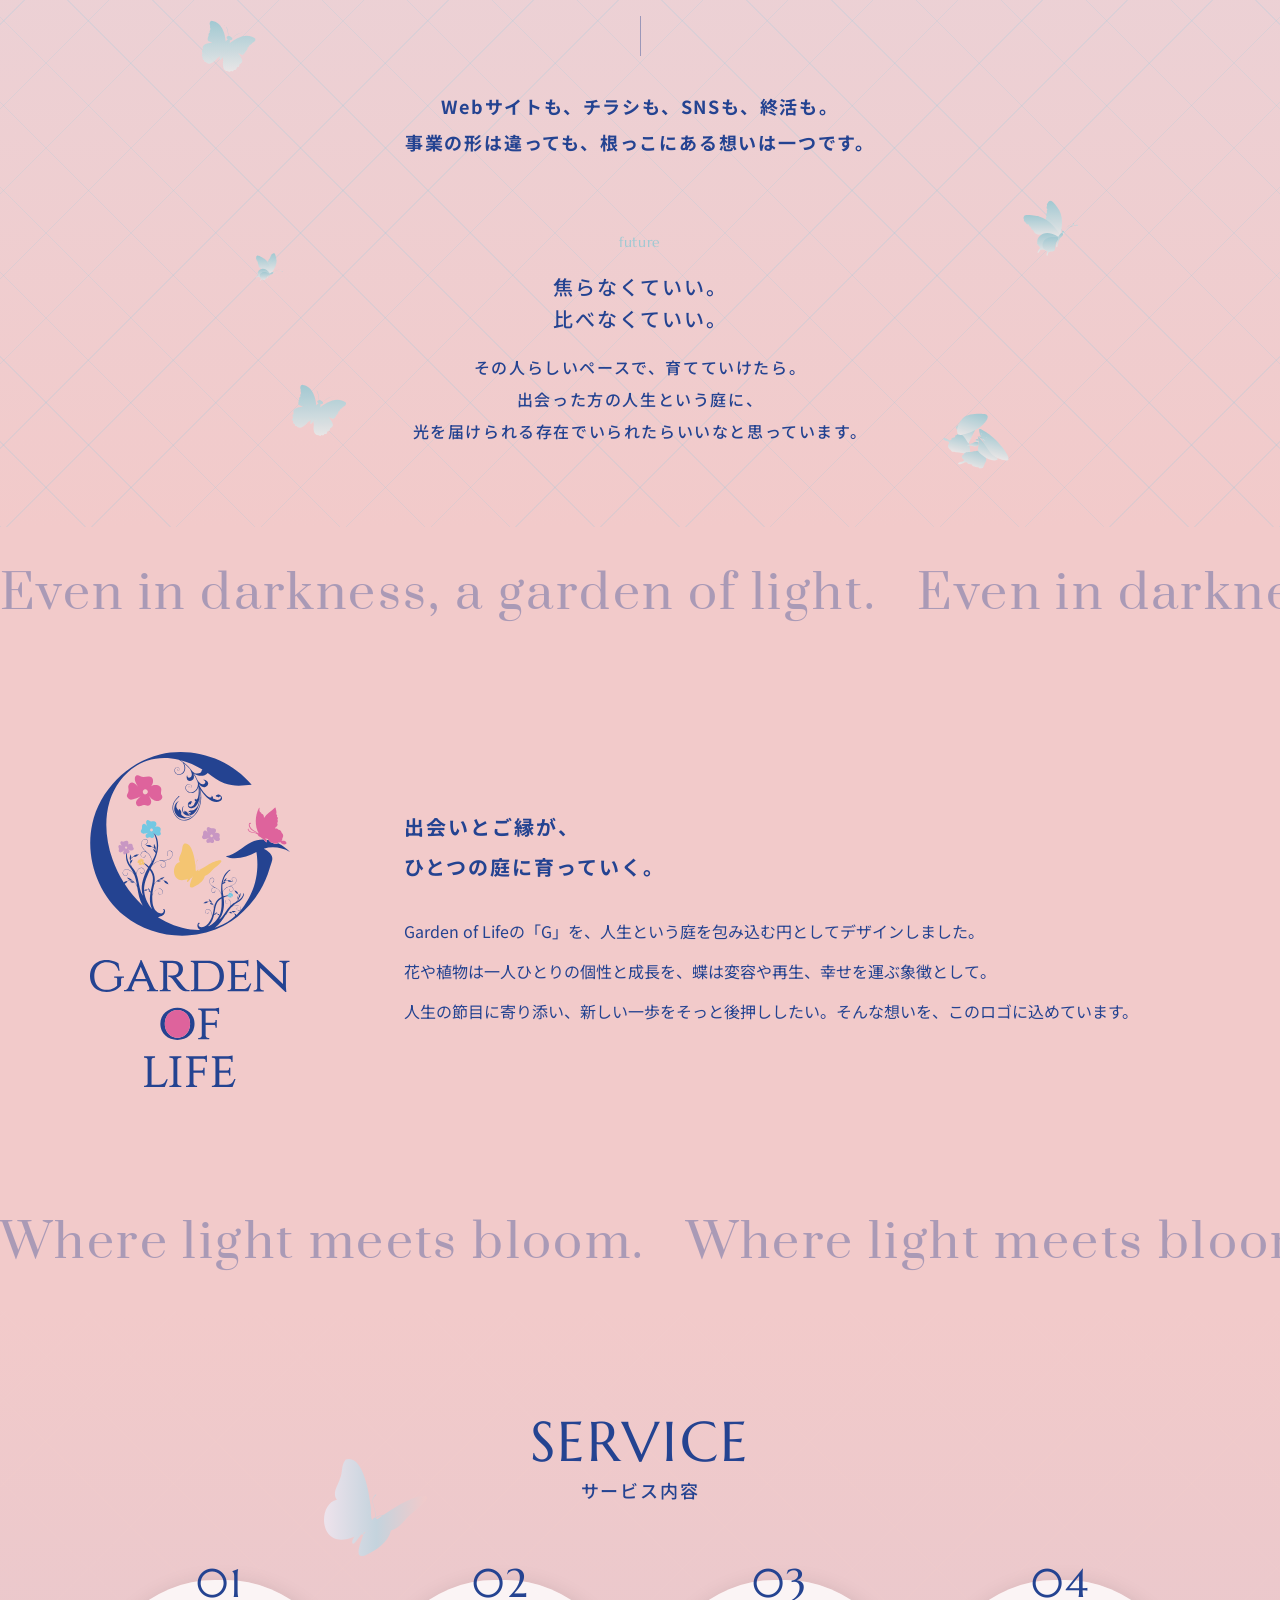
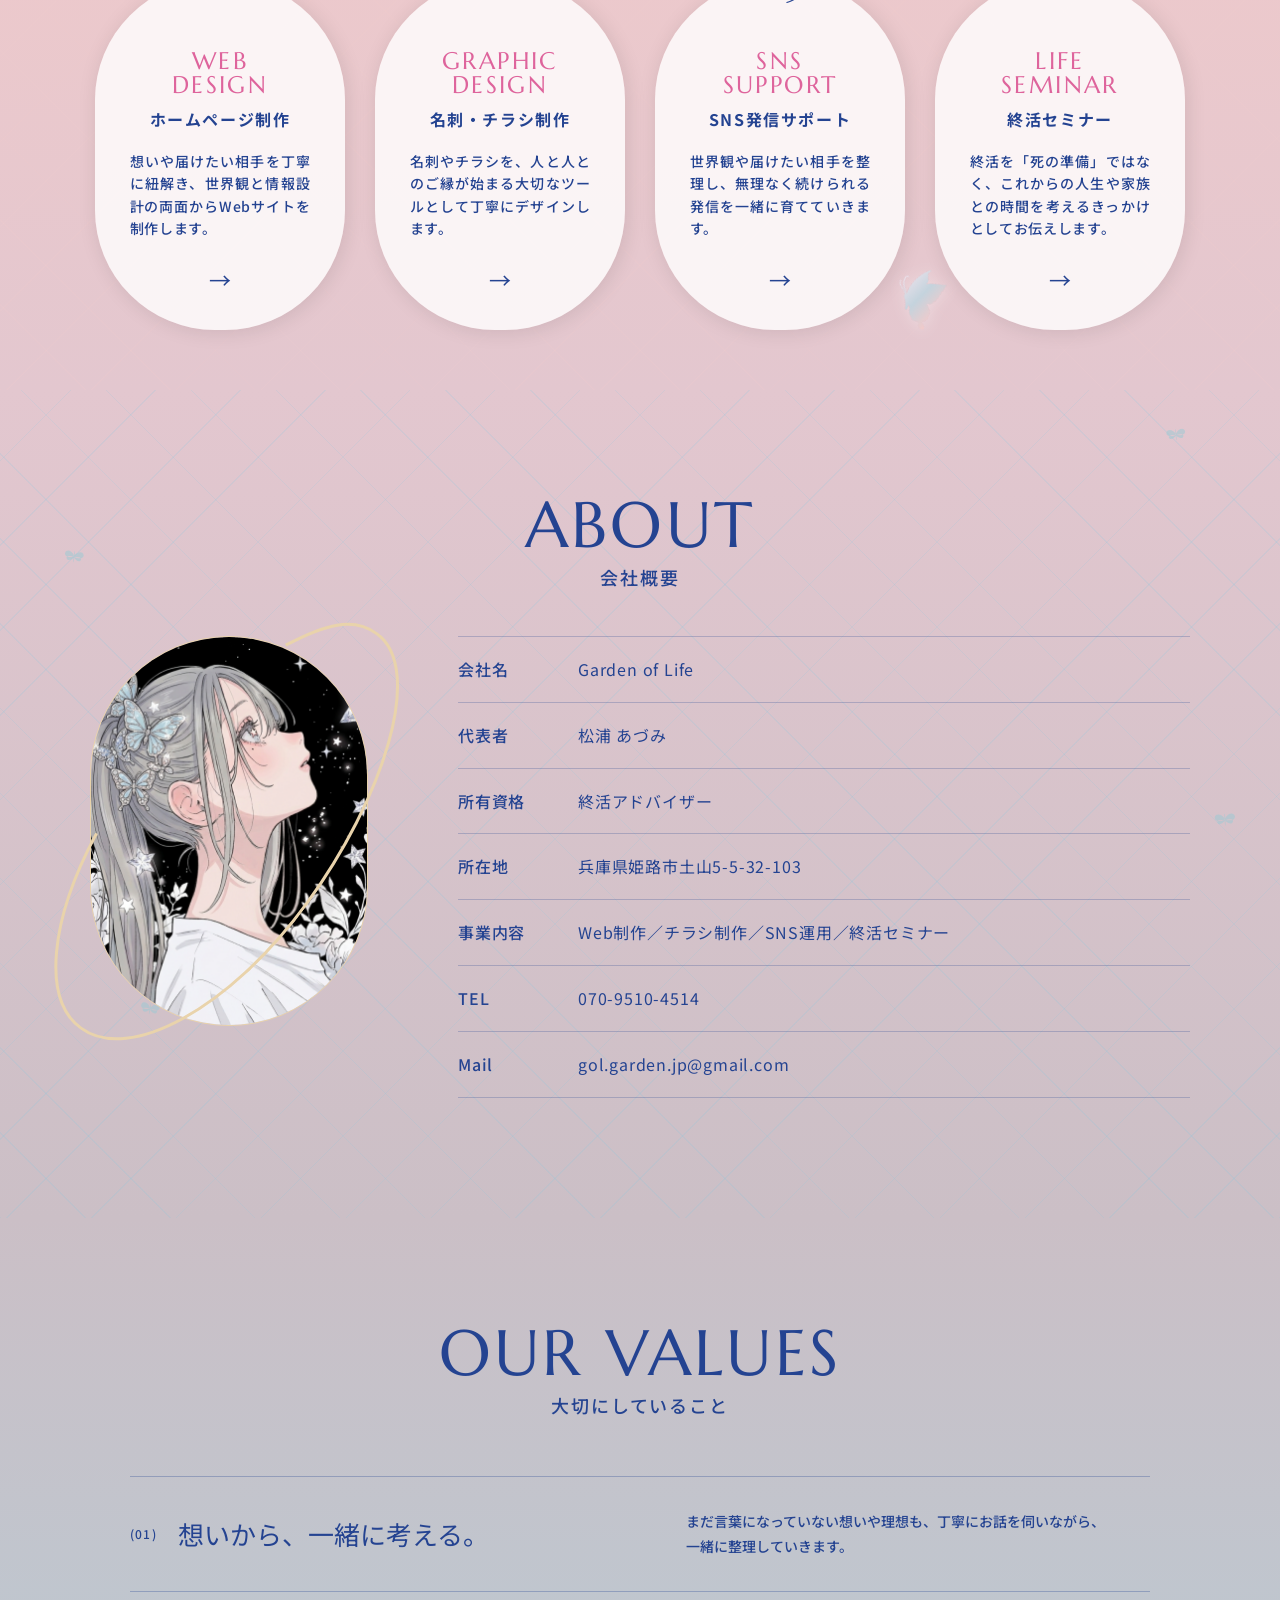
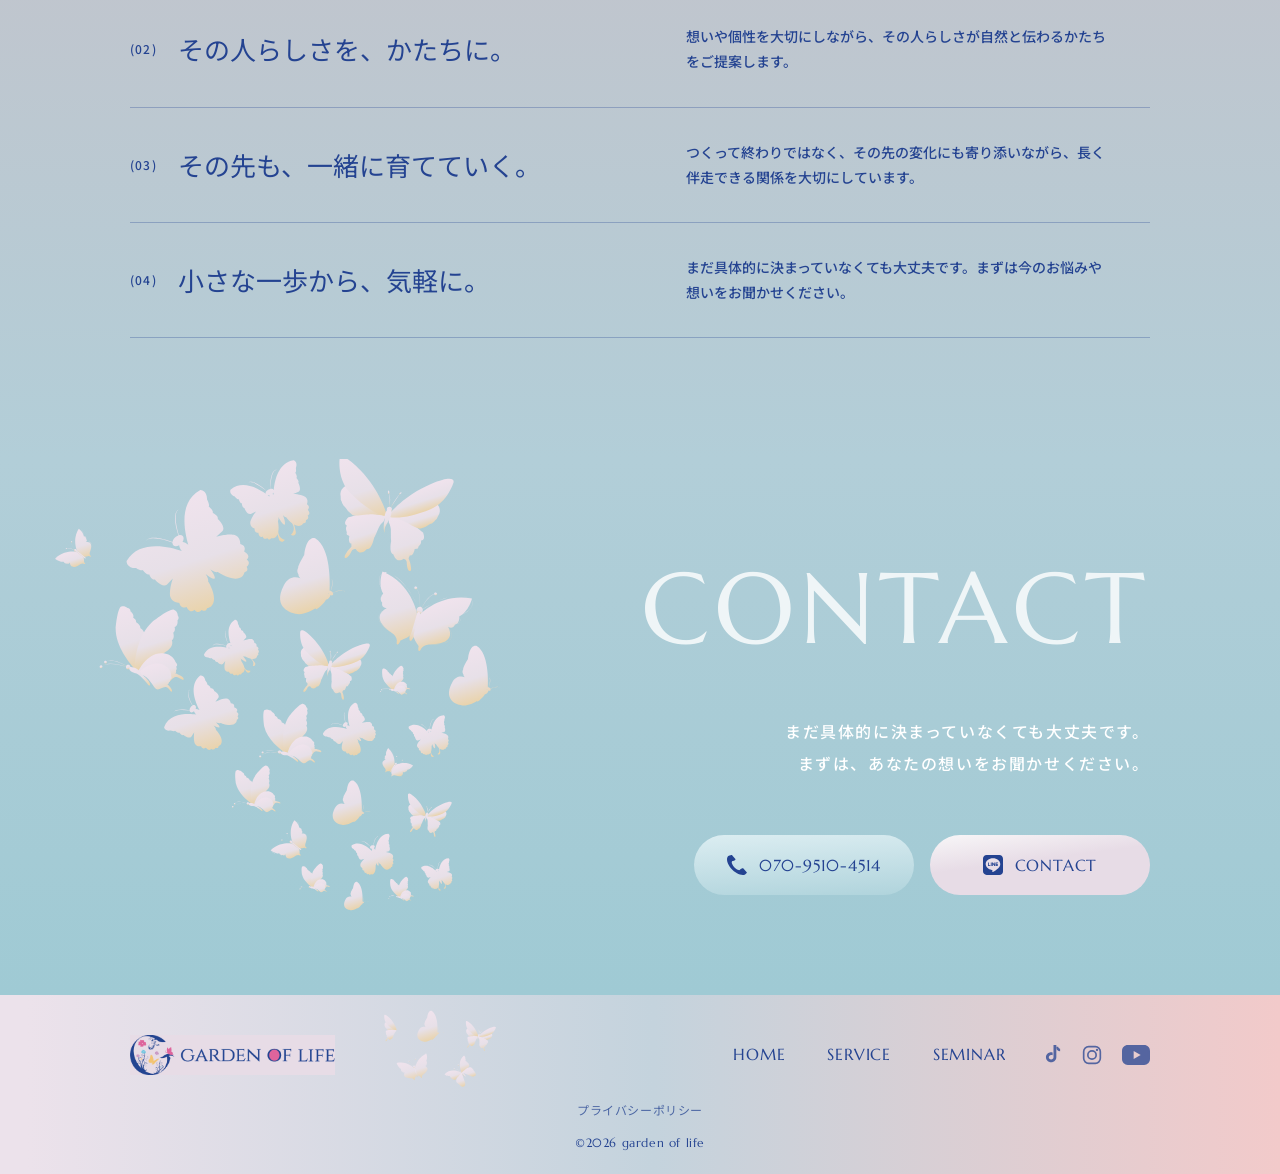
==== commit 9463c606: "Complete site: Figma pixel-perfect pass on SERVICE/SEMINAR pages, responsive fixes - Rebuild SERVICE" ====
--- a/index.html
+++ b/index.html
@@ -18,7 +18,7 @@
 	<link rel="preconnect" href="https://fonts.googleapis.com">
 	<link rel="preconnect" href="https://fonts.gstatic.com" crossorigin>
 	<link
-		href="https://fonts.googleapis.com/css2?family=Prata&family=Italiana&family=Zen+Kaku+Gothic+Antique:wght@400;500;700&display=swap"
+		href="https://fonts.googleapis.com/css2?family=Prata&family=Marcellus&family=Noto+Sans+JP:wght@400;500;700&family=Zen+Kaku+Gothic+Antique:wght@400;500;700&display=swap"
 		rel="stylesheet">
 	<link rel="stylesheet" href="./css/style.css">
 </head>
@@ -55,10 +55,16 @@
 						<span class="ja">セミナー</span>
 					</a></li>
 				</ul>
-				<a href="tel:07095104514" class="header__tel">
-					<img src="./images/icon-phone.svg" alt="">
-					<span>070-9510-4514</span>
-				</a>
+				<div class="header__actions">
+<a href="tel:07095104514" class="header__tel">
+						<img src="./images/icon-phone.svg" alt="">
+						<span>070-9510-4514</span>
+					</a>
+					<a href="https://lin.ee/QFpINyl" class="header__cta" target="_blank" rel="noopener">
+						<img src="./images/icon-line-navy.svg" alt="">
+						<span>CONTACT</span>
+					</a>
+				</div>
 			</nav>
 			<button class="header__hamburger" id="hamburger" aria-label="メニューを開く" aria-expanded="false">
 				<span></span><span></span><span></span>
@@ -80,56 +86,33 @@
 			<div class="hero__content">
 				<h1 class="hero__title reveal">Growing a life,<br>like a garden.</h1>
 				<p class="hero__subtitle reveal">人生を庭のように、育てていく。</p>
+				<p class="hero__tags reveal">Web Design / Graphic / SNS Support / Life Seminar</p>
 			</div>
 		</section>
 		<!-- STORY -->
 		<section class="story" id="story">
 			<div class="deco-butterflies" aria-hidden="true">
-				<svg class="deco-butterfly"
-					style="top:12.1%;left:76.0%;width:63px;height:59px;transform:translate(-50%,-50%) rotate(-8deg);">
-					<use href="#deco-butterfly"></use>
-				</svg>
-				<svg class="deco-butterfly"
-					style="top:14.4%;left:21.2%;width:38px;height:48px;transform:translate(-50%,-50%) rotate(10deg);">
-					<use href="#deco-butterfly"></use>
-				</svg>
-				<svg class="deco-butterfly"
-					style="top:27.7%;left:79.6%;width:45px;height:55px;transform:translate(-50%,-50%) rotate(-14deg);">
-					<use href="#deco-butterfly"></use>
-				</svg>
-				<svg class="deco-butterfly"
-					style="top:39.3%;left:14.9%;width:59px;height:42px;transform:translate(-50%,-50%) rotate(6deg);">
-					<use href="#deco-butterfly"></use>
-				</svg>
-				<svg class="deco-butterfly"
-					style="top:57.4%;left:80.9%;width:45px;height:56px;transform:translate(-50%,-50%) rotate(-10deg);">
-					<use href="#deco-butterfly"></use>
-				</svg>
-				<svg class="deco-butterfly"
-					style="top:61.2%;left:18.2%;width:22px;height:28px;transform:translate(-50%,-50%) rotate(12deg);">
-					<use href="#deco-butterfly"></use>
-				</svg>
-				<svg class="deco-butterfly"
-					style="top:75.3%;left:22.1%;width:59px;height:43px;transform:translate(-50%,-50%) rotate(8deg);">
-					<use href="#deco-butterfly"></use>
-				</svg>
-				<svg class="deco-butterfly"
-					style="top:78.4%;left:75.0%;width:68px;height:63px;transform:translate(-50%,-50%) rotate(-6deg);">
-					<use href="#deco-butterfly"></use>
-				</svg>
+				<img class="story__butterflies-img" src="./images/story-butterflies.svg" alt="">
 			</div>
 			<div class="story__inner">
-				<h2 class="section-heading reveal">STORY</h2>
+				<h2 class="section-heading section-heading--wide reveal">STORY</h2>
+				<div class="story__lead reveal">
+					<p class="story__lead-line story__lead-line--offset">庭のようなもの</p>
+					<p class="story__lead-line">人生は、</p>
+				</div>
 				<div class="story__block reveal">
 					<h3 class="story__sub">origin</h3>
-					<p class="story__text"> 人生は、一つの庭のようなものです。<br> 土を耕し、種をまく日もあれば、思いがけず花が咲く日もあって、<br>
-						そんな一人ひとりの人生という庭に寄り添いたい、<br> その想いから、Garden of Lifeは生まれました。<br><br> Webサイトも、チラシも、SNSも、終活も。<br>
-						事業の形は違っても、根っこにある想いは一つです。 </p>
+					<p class="story__text">土を耕し、種をまく日もあれば、思いがけず花が咲く日もあって、<br>
+						そんな一人ひとりの人生という庭に寄り添いたい。<br>その想いから、Garden of Lifeは生まれました。</p>
+					<span class="story__divider" aria-hidden="true"></span>
+					<p class="story__text story__text--em">Webサイトも、チラシも、SNSも、終活も。<br>
+						事業の形は違っても、根っこにある想いは一つです。</p>
 				</div>
 				<div class="story__block story__block--right reveal">
 					<h3 class="story__sub">future</h3>
-					<p class="story__text"> 焦らなくていい、比べなくていい、<br> その人らしいペースで育てていけたら。<br><br> 出会った方の人生という庭に、<br>
-						光を届けられる存在でいられたらいいなと思っています。 </p>
+					<p class="story__text story__text--lead reveal">焦らなくていい。<br>比べなくていい。</p>
+					<p class="story__text story__text--narrow">その人らしいペースで、育てていけたら。<br>出会った方の人生という庭に、<br>
+						光を届けられる存在でいられたらいいなと思っています。</p>
 				</div>
 			</div>
 		</section>
@@ -143,9 +126,12 @@
 		<section class="brand">
 			<div class="brand__inner">
 				<img src="./images/logo-mark.svg" alt="Garden of Life" class="brand__mark reveal">
-				<p class="brand__text reveal"> Garden of Life
-					の頭文字「G」を、ひとつの庭を包み込む円としてデザインしました。円の中には花々や植物、蝶が調和しながら繋がり合い、お客様一人ひとりの人生という庭に、出会い・ご縁・成長が育まれていく様子を表現しています。蝶は変容や再生、そして幸せを運ぶ象徴。人生の節目に寄り添い、新たな一歩を優しく後押しする存在でありたいという想いを込めました。深いネイビーは、どんな暗闇にも光を灯す強さを、色鮮やかな花々はそれぞれ異なる個性や人生の輝きを表しています。彩り豊かな人生の庭を育てていく。それが
-					Garden of Life のブランドメッセージです。 </p>
+				<div class="brand__body">
+					<h2 class="brand__heading reveal">出会いとご縁が、<br>ひとつの庭に育っていく。</h2>
+					<p class="brand__text reveal">Garden of Lifeの「G」を、人生という庭を包み込む円としてデザインしました。<br>
+						花や植物は一人ひとりの個性と成長を、蝶は変容や再生、幸せを運ぶ象徴として。<br>
+						人生の節目に寄り添い、新しい一歩をそっと後押ししたい。そんな想いを、このロゴに込めています。</p>
+				</div>
 			</div>
 		</section>
 		<div class="marquee marquee--2">
@@ -154,6 +140,45 @@
 				<span>Where light meets bloom.</span>
 			</div>
 		</div>
+		<!-- SERVICE -->
+		<section class="service" id="service">
+			<img src="./images/service-butterfly-1.svg" alt="" class="service__butterfly service__butterfly--1">
+			<img src="./images/service-butterfly-2.svg" alt="" class="service__butterfly service__butterfly--2">
+			<div class="service__inner">
+				<h2 class="section-heading section-heading--stack section-heading--sm reveal">SERVICE <span
+						class="section-heading__sub">サービス内容</span></h2>
+				<ul class="service__list">
+					<li class="service__item reveal">
+						<span class="service__num">01</span>
+						<span class="service__name">WEB<br>DESIGN</span>
+						<span class="service__name-sub">ホームページ制作</span>
+						<p class="service__desc">想いや届けたい相手を丁寧に紐解き、世界観と情報設計の両面からWebサイトを制作します。</p>
+						<a href="service.html#design" class="service__arrow" aria-label="WEB DESIGNを見る">→</a>
+					</li>
+					<li class="service__item reveal">
+						<span class="service__num">02</span>
+						<span class="service__name">GRAPHIC<br>DESIGN</span>
+						<span class="service__name-sub">名刺・チラシ制作</span>
+						<p class="service__desc">名刺やチラシを、人と人とのご縁が始まる大切なツールとして丁寧にデザインします。</p>
+						<a href="service.html#design" class="service__arrow" aria-label="GRAPHIC DESIGNを見る">→</a>
+					</li>
+					<li class="service__item reveal">
+						<span class="service__num">03</span>
+						<span class="service__name">SNS<br>SUPPORT</span>
+						<span class="service__name-sub">SNS発信サポート</span>
+						<p class="service__desc">世界観や届けたい相手を整理し、無理なく続けられる発信を一緒に育てていきます。</p>
+						<a href="service.html#sns" class="service__arrow" aria-label="SNS SUPPORTを見る">→</a>
+					</li>
+					<li class="service__item reveal">
+						<span class="service__num">04</span>
+						<span class="service__name">LIFE<br>SEMINAR</span>
+						<span class="service__name-sub">終活セミナー</span>
+						<p class="service__desc">終活を「死の準備」ではなく、これからの人生や家族との時間を考えるきっかけとしてお伝えします。</p>
+						<a href="seminar.html" class="service__arrow" aria-label="LIFE SEMINARを見る">→</a>
+					</li>
+				</ul>
+			</div>
+		</section>
 		<!-- ABOUT -->
 		<section class="about" id="about">
 			<div class="deco-butterflies" aria-hidden="true">
@@ -175,7 +200,7 @@
 				</svg>
 			</div>
 			<div class="about__inner">
-				<h2 class="section-heading section-heading--row reveal">ABOUT <span
+				<h2 class="section-heading section-heading--stack reveal">ABOUT <span
 						class="section-heading__sub">会社概要</span>
 				</h2>
 				<div class="about__content">
@@ -218,110 +243,95 @@
 				</div>
 			</div>
 		</section>
-		<!-- SERVICE -->
-		<section class="service" id="service">
-			<img src="./images/butterflies-about.svg" alt="" class="service__butterflies">
-			<div class="service__inner">
-				<h2 class="section-heading section-heading--center reveal">SERVICE <span
-						class="section-heading__sub">サービス内容</span></h2>
-				<ul class="service__list">
-					<li class="service__item reveal">
-						<span class="service__num">01</span>
-						<span class="service__name">Design</span>
-						<p class="service__desc">Webサイトやチラシ制作、伝えたいことを、見た目から丁寧に形にします。</p>
-						<a href="service.html#design" class="service__arrow" aria-label="Designを見る">→</a>
-					</li>
-					<li class="service__item reveal">
-						<span class="service__num">02</span>
-						<span class="service__name">SNS</span>
-						<p class="service__desc">SNS運用を通して、想いやサービスの魅力をやさしく丁寧に届けます。</p>
-						<a href="service.html#sns" class="service__arrow" aria-label="SNSを見る">→</a>
-					</li>
-					<li class="service__item reveal">
-						<span class="service__num">03</span>
-						<span class="service__name">SEMINAR</span>
-						<p class="service__desc">不安なお気持ちにも寄り添いながら、安心して学べる時間をお届けします。</p>
-						<a href="seminar.html" class="service__arrow" aria-label="SEMINARを見る">→</a>
-					</li>
-				</ul>
-			</div>
-		</section>
 		<!-- REASON -->
 		<section class="reason" id="reason">
 			<div class="reason__inner">
-				<h2 class="section-heading reveal">REASON <span class="section-heading__sub">選ばれる理由</span></h2>
+				<h2 class="section-heading section-heading--stack reveal">OUR VALUES <span class="section-heading__sub">大切にしていること</span></h2>
 				<ul class="reason__list">
 					<li class="reason__item reveal">
-						<span class="reason__index">(01)</span>
-						<h3 class="reason__title">丁寧な対応</h3>
-						<p class="reason__text">些細なご相談にも、一つひとつ丁寧に向き合いご提案します。</p>
+						<div class="reason__head">
+							<span class="reason__index">(01)</span>
+							<h3 class="reason__title">想いから、一緒に考える。</h3>
+						</div>
+						<p class="reason__text">まだ言葉になっていない想いや理想も、丁寧にお話を伺いながら、一緒に整理していきます。</p>
 					</li>
 					<li class="reason__item reveal">
-						<span class="reason__index">(02)</span>
-						<h3 class="reason__title">専門知識</h3>
-						<p class="reason__text">Web・デザイン・終活まで、幅広い専門知識でサポートします。</p>
+						<div class="reason__head">
+							<span class="reason__index">(02)</span>
+							<h3 class="reason__title">その人らしさを、かたちに。</h3>
+						</div>
+						<p class="reason__text">想いや個性を大切にしながら、その人らしさが自然と伝わるかたちをご提案します。</p>
 					</li>
 					<li class="reason__item reveal">
-						<span class="reason__index">(03)</span>
-						<h3 class="reason__title">アフターフォロー</h3>
-						<p class="reason__text">納品後も更新や運用のご相談に、変わらず継続して対応いたします。</p>
+						<div class="reason__head">
+							<span class="reason__index">(03)</span>
+							<h3 class="reason__title">その先も、一緒に育てていく。</h3>
+						</div>
+						<p class="reason__text">つくって終わりではなく、その先の変化にも寄り添いながら、長く伴走できる関係を大切にしています。</p>
 					</li>
 					<li class="reason__item reveal">
-						<span class="reason__index">(04)</span>
-						<h3 class="reason__title">初めてでも安心</h3>
-						<p class="reason__text">何から始めればいいか分からない方も、丁寧にお話をうかがいます。</p>
+						<div class="reason__head">
+							<span class="reason__index">(04)</span>
+							<h3 class="reason__title">小さな一歩から、気軽に。</h3>
+						</div>
+						<p class="reason__text">まだ具体的に決まっていなくても大丈夫です。まずは今のお悩みや想いをお聞かせください。</p>
 					</li>
 				</ul>
 			</div>
 		</section>
 		<!-- CONTACT -->
 		<section class="contact" id="contact">
-			<img src="./images/butterflies-contact.svg" alt="" class="contact__butterflies">
+			<img src="./images/contact-butterflies.svg" alt="" class="contact__butterflies">
 			<div class="contact__inner">
-				<h2 class="section-heading reveal">CONTACT</h2>
-				<p class="contact__text reveal">まずはお電話でご相談ください</p>
+				<h2 class="contact__heading reveal">CONTACT</h2>
+				<p class="contact__text reveal">まだ具体的に決まっていなくても大丈夫です。<br>まずは、あなたの想いをお聞かせください。</p>
 				<div class="contact__cta">
 					<a href="tel:07095104514" class="contact__btn reveal">
 						<img src="./images/icon-phone.svg" alt="">
+						<span>070-9510-4514</span>
+					</a>
+					<a href="https://lin.ee/QFpINyl" class="contact__btn contact__btn--line reveal" target="_blank" rel="noopener">
+						<img src="./images/icon-line-navy.svg" alt="">
 						<span>CONTACT</span>
-					</a>
-					<a href="https://lin.ee/QFpINyl" class="contact__btn contact__btn--line reveal" target="_blank" rel="noopener">
-						<img src="./images/icon-line.svg" alt="">
-						<span>公式LINE</span>
 					</a>
 				</div>
 			</div>
 		</section>
 	</main>
 	<footer class="footer">
+		<div class="deco-butterflies" aria-hidden="true">
+			<img class="footer__butterflies-img" src="./images/footer-butterflies.svg" alt="">
+		</div>
 		<div class="footer__inner">
 			<a href="index.html" class="footer__logo">
 				<img src="./images/logo-footer.png" alt="Garden of Life">
 			</a>
-			<nav class="footer__nav">
-				<a href="index.html">
-					<span class="en">HOME</span>
-					<span class="ja">トップ</span>
-				</a>
-				<a href="service.html">
-					<span class="en">SERVICE</span>
-					<span class="ja">サービス</span>
-				</a>
-				<a href="seminar.html">
-					<span class="en">SEMINAR</span>
-					<span class="ja">セミナー</span>
-				</a>
-			</nav>
-			<div class="footer__sns">
-				<a href="https://www.tiktok.com/@garden.of.life4" target="_blank" rel="noopener" aria-label="TikTok">
-					<img src="./images/icon-tiktok.svg" alt="">
-				</a>
-				<a href="https://www.instagram.com/turtle.8694522" target="_blank" rel="noopener" aria-label="Instagram">
-					<img src="./images/icon-instagram.svg" alt="">
-				</a>
-				<a href="https://youtube.com/@gardenoflife-w2s" target="_blank" rel="noopener" aria-label="YouTube">
-					<img src="./images/icon-youtube.svg" alt="">
-				</a>
+			<div class="footer__right">
+				<nav class="footer__nav">
+					<a href="index.html">
+						<span class="en">HOME</span>
+						<span class="ja">トップ</span>
+					</a>
+					<a href="service.html">
+						<span class="en">SERVICE</span>
+						<span class="ja">サービス</span>
+					</a>
+					<a href="seminar.html">
+						<span class="en">SEMINAR</span>
+						<span class="ja">セミナー</span>
+					</a>
+				</nav>
+				<div class="footer__sns">
+					<a href="https://www.tiktok.com/@garden.of.life4" target="_blank" rel="noopener" aria-label="TikTok">
+						<img src="./images/icon-tiktok.svg" alt="">
+					</a>
+					<a href="https://www.instagram.com/turtle.8694522" target="_blank" rel="noopener" aria-label="Instagram">
+						<img src="./images/icon-instagram.svg" alt="">
+					</a>
+					<a href="https://youtube.com/@gardenoflife-w2s" target="_blank" rel="noopener" aria-label="YouTube">
+						<img src="./images/icon-youtube.svg" alt="">
+					</a>
+				</div>
 			</div>
 		</div>
 		<p class="footer__legal"><a href="privacy.html">プライバシーポリシー</a></p>
--- a/css/style.css
+++ b/css/style.css
@@ -2,7 +2,9 @@
 /* ========================================
    Reset & Base
 ======================================== */
-*, *::before, *::after {
+*,
+*::before,
+*::after {
   box-sizing: border-box;
   margin: 0;
   padding: 0;
@@ -13,7 +15,7 @@
 }
 
 body {
-  font-family: "Zen Kaku Gothic Antique", sans-serif;
+  font-family: "Noto Sans JP", "Yu Gothic", "YuGothic", sans-serif;
   color: #244391;
   font-size: 16px;
   line-height: 1.8;
@@ -37,10 +39,11 @@
 }
 
 .section-heading {
-  font-family: "Prata", serif;
+  font-family: "Marcellus", serif;
   font-weight: 400;
   font-size: 64px;
   line-height: 1.1;
+  letter-spacing: 0.05em;
   text-align: center;
   color: #244391;
   display: flex;
@@ -49,16 +52,37 @@
   gap: 20px;
   flex-wrap: wrap;
 }
-
 .section-heading--row {
   justify-content: flex-start;
 }
-
+.section-heading--sm {
+  font-size: 56px;
+}
+.section-heading--wide {
+  letter-spacing: 0.1em;
+}
+.section-heading--stack {
+  flex-direction: column;
+  align-items: center;
+  gap: 8px;
+}
 .section-heading__sub {
-  font-family: "Zen Kaku Gothic Antique", sans-serif;
-  font-size: 16px;
-  letter-spacing: 0.1em;
-  color: #244391;
+  font-family: "Yu Gothic", "YuGothic", "Noto Sans JP", "Yu Gothic", "YuGothic", sans-serif;
+  font-weight: 500;
+  font-size: 18px;
+  letter-spacing: 0.1em;
+  color: #244391;
+}
+@media (max-width: 1024px) {
+  .section-heading {
+    font-size: 44px;
+  }
+}
+@media (max-width: 640px) {
+  .section-heading {
+    font-size: 32px;
+    gap: 10px;
+  }
 }
 
 /* ========================================
@@ -74,21 +98,15 @@
 
 .deco-butterfly {
   position: absolute;
-  color: #9FCAD4;
+  color: #9fcad4;
   opacity: 0.55;
 }
 
-@media (max-width: 1024px) {
-  .section-heading {
-    font-size: 44px;
-  }
-}
-@media (max-width: 640px) {
-  .section-heading {
-    font-size: 32px;
-    gap: 10px;
-  }
-}
+.deco-butterfly-img {
+  position: absolute;
+  opacity: 0.85;
+}
+
 /* ========================================
    Header
 ======================================== */
@@ -100,44 +118,82 @@
   z-index: 200;
   padding: 16px 40px;
   border-radius: 999px;
-  background: linear-gradient(88deg, rgb(236, 226, 235) 2%, rgb(196, 211, 221) 51%, rgb(242, 202, 202) 99%);
+  background: linear-gradient(88deg, rgba(236, 226, 235, 0.55) 2%, rgba(196, 211, 221, 0.55) 51%, rgba(242, 202, 202, 0.55) 99%);
+  backdrop-filter: blur(12px);
+  -webkit-backdrop-filter: blur(12px);
   box-shadow: 0 10px 30px rgba(36, 67, 145, 0.12);
   transition: border-radius 0.3s ease, opacity 0.3s ease;
 }
-
+@media (max-width: 640px) {
+  .header {
+    padding: 12px 20px;
+  }
+}
 .header.is-hidden {
   opacity: 0;
   pointer-events: none;
 }
-
 .header__inner {
   max-width: 1440px;
   margin: 0 auto;
   display: flex;
   align-items: center;
   justify-content: space-between;
-}
-
+  gap: 12px;
+}
 .header__logo img {
   height: 50px;
   width: auto;
 }
-
+@media (max-width: 1300px) {
+  .header__logo img {
+    height: 38px;
+  }
+}
+@media (max-width: 640px) {
+  .header__logo img {
+    height: 32px;
+  }
+}
 .header__nav {
   display: flex;
   align-items: center;
   gap: 40px;
 }
-
+@media (max-width: 1300px) {
+  .header__nav {
+    gap: 16px;
+  }
+}
+@media (max-width: 1024px) {
+  .header__nav {
+    display: none;
+  }
+}
+.header__actions {
+  display: flex;
+  align-items: center;
+  gap: 16px;
+}
+@media (max-width: 1300px) {
+  .header__actions {
+    gap: 8px;
+  }
+}
 .header__nav-list {
   display: flex;
   gap: 40px;
-  font-family: "Prata", serif;
+  font-family: "Marcellus", serif;
   font-size: 16px;
   letter-spacing: 0.05em;
   color: #244391;
 }
-
+@media (max-width: 1300px) {
+  .header__nav-list {
+    gap: 16px;
+    font-size: 15px;
+  }
+}
 .header__nav-list a {
   position: relative;
   display: grid;
@@ -145,64 +201,74 @@
   overflow: hidden;
   text-transform: uppercase;
 }
-
 .header__nav-list a span {
   display: block;
   grid-area: 1/1;
   white-space: nowrap;
   transition: transform 0.4s ease, opacity 0.4s ease;
 }
-
 .header__nav-list a .en {
   transform: translateY(0);
 }
-
 .header__nav-list a .ja {
   transform: translateY(100%);
   opacity: 0;
 }
-
 .header__nav-list a:hover .en {
   transform: translateY(-100%);
   opacity: 0;
 }
-
 .header__nav-list a:hover .ja {
   transform: translateY(0);
   opacity: 1;
 }
-
-.header__tel {
+.header__tel, .header__cta {
   display: flex;
   align-items: center;
+  justify-content: center;
   gap: 12px;
-  background-color: #F7EEF3;
-  border: 1px solid #E9D3AB;
+  width: 195px;
+  height: 45px;
+  border: 1px solid transparent;
   border-radius: 80px;
   padding: 12px 20px;
-  font-family: "Prata", serif;
-  font-size: 20px;
+  font-family: "Marcellus", serif;
+  font-size: 15px;
   letter-spacing: 0.05em;
   color: #244391;
   white-space: nowrap;
-  transition: background-color 0.2s, color 0.2s;
-}
-
-.header__tel img {
-  width: 24px;
-  height: 24px;
-  transition: filter 0.2s;
-}
-
+  transition: background 0.2s;
+}
+.header__tel img, .header__cta img {
+  width: 20px;
+  height: 20px;
+}
+@media (max-width: 1300px) {
+  .header__tel img, .header__cta img {
+    width: 18px;
+    height: 18px;
+  }
+}
+@media (max-width: 1300px) {
+  .header__tel, .header__cta {
+    width: 180px;
+    font-size: 14px;
+    gap: 8px;
+    padding: 10px 14px;
+  }
+}
+.header__tel {
+  background: linear-gradient(180deg, #9EC9D3, #E7F4F7) padding-box, linear-gradient(135deg, #F0E3ED, #E7E0E8, #E9D3AB) border-box;
+}
 .header__tel:hover {
-  background-color: #244391;
-  color: #F7EEF3;
-}
-
-.header__tel:hover img {
-  filter: brightness(0) invert(1);
-}
-
+  background: linear-gradient(rgba(255, 255, 255, 0.6), rgba(255, 255, 255, 0.6)) padding-box, linear-gradient(135deg, #F0E3ED, #E7E0E8, #E9D3AB) border-box;
+}
+.header__cta {
+  background: linear-gradient(180deg, #E7DCE6, #FBFBFB) padding-box, linear-gradient(135deg, #F0E3ED, #E7E0E8, #E9D3AB) border-box;
+}
+.header__cta:hover {
+  background: linear-gradient(rgba(255, 255, 255, 0.6), rgba(255, 255, 255, 0.6)) padding-box, linear-gradient(135deg, #F0E3ED, #E7E0E8, #E9D3AB) border-box;
+}
 .header__hamburger {
   display: none;
   flex-direction: column;
@@ -214,7 +280,6 @@
   border: none;
   cursor: pointer;
 }
-
 .header__hamburger span {
   display: block;
   width: 100%;
@@ -222,17 +287,29 @@
   background-color: #244391;
   transition: transform 0.3s, opacity 0.3s;
 }
-
+@media (max-width: 1024px) {
+  .header__hamburger {
+    display: flex;
+  }
+}
 .header.is-open .header__hamburger span:nth-child(1) {
   transform: translateY(8px) rotate(45deg);
 }
-
 .header.is-open .header__hamburger span:nth-child(2) {
   opacity: 0;
 }
-
 .header.is-open .header__hamburger span:nth-child(3) {
   transform: translateY(-8px) rotate(-45deg);
+}
+@media (max-width: 1300px) {
+  .header {
+    padding: 14px 24px;
+  }
+}
+@media (max-width: 640px) {
+  .header {
+    padding: 16px 20px;
+  }
 }
 
 .sp-nav {
@@ -250,43 +327,26 @@
   flex-direction: column;
   gap: 32px;
 }
-
 .sp-nav.is-open {
   transform: translateX(0);
 }
-
 .sp-nav ul {
   display: flex;
   flex-direction: column;
   gap: 24px;
-  font-family: "Prata", serif;
+  font-family: "Marcellus", serif;
   font-size: 18px;
 }
-
 .sp-nav__tel {
-  font-family: "Prata", serif;
+  font-family: "Marcellus", serif;
   font-size: 18px;
 }
-
-@media (max-width: 1024px) {
-  .header__nav {
-    display: none;
-  }
-  .header__hamburger {
-    display: flex;
-  }
+@media (max-width: 1024px) {
   .sp-nav {
     display: flex;
   }
 }
-@media (max-width: 640px) {
-  .header {
-    padding: 16px 20px;
-  }
-  .header__logo img {
-    height: 36px;
-  }
-}
+
 /* ========================================
    Hero
 ======================================== */
@@ -298,7 +358,11 @@
   display: flex;
   align-items: center;
 }
-
+@media (max-width: 640px) {
+  .hero {
+    height: 600px;
+  }
+}
 .hero__butterflies {
   position: absolute;
   top: -30px;
@@ -307,60 +371,88 @@
   max-width: 840px;
   pointer-events: none;
 }
-
+@media (max-width: 640px) {
+  .hero__butterflies {
+    width: 80%;
+    right: -100px;
+  }
+}
 .hero__content {
   position: relative;
   z-index: 1;
   padding-left: 8.3%;
 }
-
+@media (max-width: 640px) {
+  .hero__content {
+    padding-left: 24px;
+  }
+}
 .hero__title {
-  font-family: "Prata", serif;
+  font-family: "Marcellus", serif;
   font-weight: 400;
-  font-size: 72px;
-  line-height: 1.25;
+  font-size: 86px;
+  line-height: 1.1;
   letter-spacing: 0.05em;
-  color: #F7EEF3;
+  color: #FFFFFF;
   text-shadow: 4px 4px 20px rgba(36, 67, 145, 0.2);
 }
-
+@media (max-width: 1024px) {
+  .hero__title {
+    font-size: 48px;
+  }
+}
+@media (max-width: 640px) {
+  .hero__title {
+    font-size: 34px;
+  }
+}
 .hero__subtitle {
-  font-family: "Zen Kaku Gothic Antique", sans-serif;
-  font-size: 20px;
-  letter-spacing: 0.05em;
-  color: #F7EEF3;
+  font-family: "Yu Gothic", "YuGothic", "Noto Sans JP", "Yu Gothic", "YuGothic", sans-serif;
+  font-weight: 500;
+  font-size: 24px;
+  line-height: 1;
+  letter-spacing: 0.1em;
+  color: #FFFFFF;
   text-shadow: 2px 2px 12px rgba(36, 67, 145, 0.2);
   margin-top: 24px;
 }
-
-@media (max-width: 1024px) {
-  .hero__title {
-    font-size: 48px;
-  }
+@media (max-width: 1024px) {
   .hero__subtitle {
     font-size: 18px;
     margin-top: 20px;
   }
 }
 @media (max-width: 640px) {
-  .hero {
-    height: 600px;
-  }
-  .hero__content {
-    padding-left: 24px;
-  }
-  .hero__title {
-    font-size: 34px;
-  }
   .hero__subtitle {
     font-size: 15px;
     margin-top: 16px;
   }
-  .hero__butterflies {
-    width: 80%;
-    right: -100px;
-  }
-}
+}
+.hero__tags {
+  font-family: "Yu Gothic", "YuGothic", "Noto Sans JP", "Yu Gothic", "YuGothic", sans-serif;
+  font-weight: 500;
+  font-size: 20px;
+  line-height: 1;
+  letter-spacing: 0.1em;
+  color: #FFFFFF;
+  text-shadow: 2px 2px 12px rgba(36, 67, 145, 0.2);
+  margin-top: 48px;
+  opacity: 0.85;
+}
+@media (max-width: 1024px) {
+  .hero__tags {
+    font-size: 13px;
+    margin-top: 16px;
+  }
+}
+@media (max-width: 640px) {
+  .hero__tags {
+    font-size: 11px;
+    margin-top: 12px;
+    letter-spacing: 0.05em;
+  }
+}
+
 /* ========================================
    Marquee
 ======================================== */
@@ -370,23 +462,25 @@
   background-color: #F2CACA;
   padding: 24px 0;
 }
-
 .marquee__track {
   display: inline-flex;
   gap: 40px;
   animation: marquee-scroll 30s linear infinite;
 }
-
 .marquee__track--reverse {
   animation-direction: reverse;
 }
-
 .marquee__track span {
   font-family: "Prata", serif;
   font-size: 48px;
   color: rgba(36, 67, 145, 0.35);
   letter-spacing: 0.05em;
 }
+@media (prefers-reduced-motion: reduce) {
+  .marquee__track {
+    animation: none;
+  }
+}
 
 @keyframes marquee-scroll {
   from {
@@ -394,11 +488,6 @@
   }
   to {
     transform: translateX(-50%);
-  }
-}
-@media (prefers-reduced-motion: reduce) {
-  .marquee__track {
-    animation: none;
   }
 }
 /* ========================================
@@ -410,7 +499,16 @@
   background: linear-gradient(180deg, #E3DBE5 0%, #F2CACA 100%);
   background-image: repeating-linear-gradient(45deg, rgba(115, 200, 227, 0.14) 0, rgba(115, 200, 227, 0.14) 1px, transparent 1px, transparent 60px), repeating-linear-gradient(-45deg, rgba(115, 200, 227, 0.14) 0, rgba(115, 200, 227, 0.14) 1px, transparent 1px, transparent 60px), linear-gradient(180deg, #E3DBE5 0%, #F2CACA 100%);
 }
-
+.story__butterflies-img {
+  position: absolute;
+  top: 40.6%;
+  left: 50%;
+  width: 68.5%;
+  max-width: 987px;
+  height: auto;
+  transform: translate(-50%, 0);
+  opacity: 0.9;
+}
 .story__inner {
   position: relative;
   z-index: 1;
@@ -419,33 +517,104 @@
   padding: 100px 20px 80px;
   text-align: center;
 }
-
+.story__lead {
+  position: relative;
+  display: flex;
+  flex-direction: row;
+  align-items: flex-start;
+  justify-content: center;
+  gap: 16px;
+  margin: 125px auto 0;
+}
+.story__lead::before {
+  content: "";
+  position: absolute;
+  top: 50%;
+  left: 50%;
+  width: 236px;
+  height: 236px;
+  background: radial-gradient(ellipse 50% 96% at 50% 4%, rgba(240, 227, 237, 0.5) 0%, rgba(231, 224, 232, 0.5) 49.52%, rgba(233, 211, 171, 0.5) 100%);
+  filter: blur(60px);
+  transform: translate(-50%, -50%);
+  z-index: -1;
+  pointer-events: none;
+}
+@media (max-width: 640px) {
+  .story__lead {
+    margin-top: 30px;
+  }
+}
+.story__lead-line {
+  margin: 0;
+  writing-mode: vertical-rl;
+  font-family: "Yu Gothic", "YuGothic", "Noto Sans JP", "Yu Gothic", "YuGothic", sans-serif;
+  font-weight: 500;
+  font-size: 32px;
+  line-height: 1.1;
+  text-align: center;
+  letter-spacing: 0.1em;
+  font-feature-settings: "vert" 1;
+  color: #244391;
+}
+@media (max-width: 640px) {
+  .story__lead-line {
+    font-size: 20px;
+  }
+}
+.story__lead-line--offset {
+  margin-top: 35.2px;
+}
+@media (max-width: 640px) {
+  .story__lead-line--offset {
+    margin-top: 22px;
+  }
+}
 .story__block {
   max-width: 560px;
   margin: 70px auto 0;
 }
-
+.story__divider {
+  display: block;
+  width: 1px;
+  height: 40px;
+  margin: 32px auto;
+  background-color: currentColor;
+  opacity: 0.4;
+}
 .story__sub {
-  font-family: "Prata", serif;
-  font-style: italic;
-  font-size: 44px;
+  font-family: "Marcellus", serif;
+  font-size: 14px;
   font-weight: 400;
-  color: #9FCAD4;
-  margin-bottom: 24px;
-  text-align: left;
-}
-
+  letter-spacing: 0.05em;
+  color: #9EC9D3;
+  text-align: center;
+  margin-bottom: 16px;
+}
 .story__text {
+  font-family: "Noto Sans JP", "Yu Gothic", "YuGothic", sans-serif;
+  font-weight: 500;
   font-size: 16px;
-  line-height: 1.85;
-  color: #244391;
-}
-
-@media (max-width: 640px) {
-  .story__sub {
-    font-size: 30px;
-  }
-}
+  line-height: 2;
+  letter-spacing: 0.1em;
+  color: #244391;
+}
+.story__text--em {
+  font-family: "Yu Gothic", "YuGothic", "Noto Sans JP", "Yu Gothic", "YuGothic", sans-serif;
+  font-weight: 700;
+  font-size: 18px;
+}
+.story__text--lead {
+  font-family: "Yu Gothic", "YuGothic", "Noto Sans JP", "Yu Gothic", "YuGothic", sans-serif;
+  font-weight: 500;
+  font-size: 20px;
+  line-height: 1.6;
+  margin-bottom: 16px;
+}
+.story__text--narrow {
+  max-width: 500px;
+  margin: 0 auto;
+}
+
 /* ========================================
    Brand（ロゴの由来）
 ======================================== */
@@ -453,7 +622,11 @@
   background-color: #F2CACA;
   padding: 90px 40px;
 }
-
+@media (max-width: 640px) {
+  .brand {
+    padding: 60px 20px;
+  }
+}
 .brand__inner {
   max-width: 1100px;
   margin: 0 auto;
@@ -461,61 +634,81 @@
   align-items: center;
   gap: 70px;
 }
-
-.brand__mark {
-  width: 200px;
-  flex-shrink: 0;
-}
-
-.brand__text {
-  flex: 1;
-  min-width: 0;
-  font-size: 16px;
-  line-height: 2.5;
-  text-align: left;
-  padding-inline: 4%;
-  color: #244391;
-}
-
 @media (max-width: 1024px) {
   .brand__inner {
     gap: 40px;
   }
-  .brand__mark {
-    width: 150px;
-  }
-}
-@media (max-width: 640px) {
-  .brand {
-    padding: 60px 20px;
-  }
+}
+@media (max-width: 640px) {
   .brand__inner {
     flex-direction: column;
     text-align: center;
     gap: 24px;
   }
+}
+.brand__mark {
+  width: 200px;
+  flex-shrink: 0;
+}
+@media (max-width: 1024px) {
+  .brand__mark {
+    width: 150px;
+  }
+}
+@media (max-width: 640px) {
   .brand__mark {
     width: 140px;
   }
 }
+.brand__body {
+  flex: 1;
+  min-width: 0;
+  padding-inline: 4%;
+}
+.brand__heading {
+  font-family: "Yu Gothic", "YuGothic", "Noto Sans JP", "Yu Gothic", "YuGothic", sans-serif;
+  font-weight: 700;
+  font-size: 20px;
+  line-height: 2;
+  letter-spacing: 0.1em;
+  text-align: left;
+  color: #244391;
+  margin-bottom: 24px;
+}
+@media (max-width: 640px) {
+  .brand__heading {
+    text-align: center;
+    font-size: 16px;
+  }
+}
+.brand__text {
+  font-size: 16px;
+  line-height: 2.5;
+  text-align: left;
+  color: #244391;
+}
+@media (max-width: 640px) {
+  .brand__text {
+    text-align: center;
+  }
+}
+
 /* ========================================
    About
 ======================================== */
 .about {
   position: relative;
   overflow: hidden;
-  background: linear-gradient(180deg, #F2CACA 0%, #E3C7CF 100%);
-  background-image: repeating-linear-gradient(45deg, rgba(115, 200, 227, 0.14) 0, rgba(115, 200, 227, 0.14) 1px, transparent 1px, transparent 60px), repeating-linear-gradient(-45deg, rgba(115, 200, 227, 0.14) 0, rgba(115, 200, 227, 0.14) 1px, transparent 1px, transparent 60px), linear-gradient(180deg, #F2CACA 0%, #E3C7CF 100%);
+  background: linear-gradient(180deg, #E3C7CF 0%, #CBBFC6 100%);
+  background-image: repeating-linear-gradient(45deg, rgba(115, 200, 227, 0.14) 0, rgba(115, 200, 227, 0.14) 1px, transparent 1px, transparent 60px), repeating-linear-gradient(-45deg, rgba(115, 200, 227, 0.14) 0, rgba(115, 200, 227, 0.14) 1px, transparent 1px, transparent 60px), linear-gradient(180deg, #E3C7CF 0%, #CBBFC6 100%);
   padding: 100px 20px 120px;
 }
-
 .about__inner {
   position: relative;
   z-index: 1;
   max-width: 1100px;
   margin: 0 auto;
 }
-
 .about__content {
   display: flex;
   align-items: flex-start;
@@ -523,28 +716,35 @@
   flex-wrap: wrap;
   margin-top: 48px;
 }
-
+@media (max-width: 1024px) {
+  .about__content {
+    justify-content: center;
+  }
+}
+@media (max-width: 640px) {
+  .about__content {
+    flex-direction: column;
+    align-items: center;
+  }
+}
 .about__portrait-wrap {
   position: relative;
   flex-shrink: 0;
   width: 278px;
 }
-
 .about__portrait {
   position: relative;
   width: 278px;
   height: 390px;
-  border-radius: 50%;
+  border-radius: 167px;
   overflow: hidden;
-  border: 1.5px solid #E9D3AB;
-}
-
+  border: 1px solid #E9D3AB;
+}
 .about__portrait img {
   width: 100%;
   height: 100%;
   object-fit: cover;
 }
-
 .about__portrait-ring {
   position: absolute;
   top: -53px;
@@ -557,241 +757,233 @@
   pointer-events: none;
   z-index: 1;
 }
-
 .about__table {
   flex: 1;
   min-width: 280px;
   display: flex;
   flex-direction: column;
 }
-
+@media (max-width: 1024px) {
+  .about__table {
+    min-width: 100%;
+  }
+}
 .about__row {
   display: flex;
   gap: 20px;
   padding: 18px 0;
   border-top: 1px solid rgba(36, 67, 145, 0.25);
+  font-family: "Yu Gothic", "YuGothic", "Noto Sans JP", "Yu Gothic", "YuGothic", sans-serif;
   font-size: 16px;
   letter-spacing: 0.05em;
 }
-
 .about__row:last-child {
   border-bottom: 1px solid rgba(36, 67, 145, 0.25);
 }
-
 .about__row dt {
   width: 100px;
   flex-shrink: 0;
   font-weight: 500;
 }
 
-@media (max-width: 1024px) {
-  .about__content {
-    justify-content: center;
-  }
-  .about__table {
-    min-width: 100%;
-  }
-}
-@media (max-width: 640px) {
-  .about__content {
-    flex-direction: column;
-    align-items: center;
-  }
-}
 /* ========================================
    Service（Topページ内プレビュー）
 ======================================== */
 .service {
   position: relative;
   overflow: hidden;
-  background: linear-gradient(180deg, #E3C7CF 0%, #CBBFC6 100%);
-  background-image: repeating-linear-gradient(45deg, rgba(242, 202, 202, 0.16) 0, rgba(242, 202, 202, 0.16) 1px, transparent 1px, transparent 60px), repeating-linear-gradient(-45deg, rgba(242, 202, 202, 0.16) 0, rgba(242, 202, 202, 0.16) 1px, transparent 1px, transparent 60px), linear-gradient(180deg, #E3C7CF 0%, #CBBFC6 100%);
+  background: linear-gradient(180deg, #F2CACA 0%, #E3C7CF 100%);
+  background-image: repeating-linear-gradient(45deg, rgba(242, 202, 202, 0.16) 0, rgba(242, 202, 202, 0.16) 1px, transparent 1px, transparent 60px), repeating-linear-gradient(-45deg, rgba(242, 202, 202, 0.16) 0, rgba(242, 202, 202, 0.16) 1px, transparent 1px, transparent 60px), linear-gradient(180deg, #F2CACA 0%, #E3C7CF 100%);
   padding: 100px 20px 60px;
 }
-
-.service__butterflies {
+.service__butterfly {
   position: absolute;
-  top: 0;
-  right: -180px;
-  width: 380px;
-  max-width: 40%;
-  transform: scaleX(-1);
   pointer-events: none;
   z-index: 0;
 }
-
+.service__butterfly--1 {
+  top: 21.8%;
+  left: 25.3%;
+  width: 103px;
+  height: auto;
+}
+.service__butterfly--2 {
+  top: 80.1%;
+  left: 68.9%;
+  width: 73.39px;
+  height: auto;
+  transform: rotate(22.53deg);
+}
 .service__inner {
   position: relative;
   z-index: 1;
-  max-width: 1200px;
+  max-width: 1180px;
   margin: 0 auto;
 }
-
 .service__list {
-  display: flex;
+  display: grid;
+  grid-template-columns: repeat(4, 250px);
   justify-content: center;
-  gap: 60px;
-  margin-top: 60px;
-  flex-wrap: wrap;
-}
-
+  gap: 30px;
+  margin-top: 80px;
+}
+@media (max-width: 1140px) {
+  .service__list {
+    grid-template-columns: repeat(2, 250px);
+  }
+}
+@media (max-width: 600px) {
+  .service__list {
+    grid-template-columns: 250px;
+  }
+}
 .service__item {
-  width: 360px;
-  height: 360px;
-  border-radius: 50%;
-  background-color: #fff;
+  position: relative;
+  width: 250px;
+  height: 350px;
+  border-radius: 120px;
+  background-color: rgba(255, 255, 255, 0.8);
   display: flex;
   flex-direction: column;
   align-items: center;
-  justify-content: flex-start;
+  justify-content: flex-end;
   text-align: center;
-  padding: 36px 40px 30px;
-  box-shadow: 0 14px 40px rgba(36, 67, 145, 0.08);
-}
-
+  padding: 50px 26px 40px;
+  box-shadow: 2px 2px 20px rgba(0, 0, 0, 0.1);
+}
 .service__num {
-  font-family: "Prata", serif;
-  font-size: 48px;
-  line-height: 1.15;
-  color: #244391;
-}
-
+  position: absolute;
+  top: -22px;
+  left: 50%;
+  transform: translateX(-50%);
+  font-family: "Marcellus", serif;
+  font-size: 40px;
+  line-height: 50px;
+  letter-spacing: 0.05em;
+  color: #244391;
+  z-index: 2;
+}
 .service__name {
-  font-family: "Prata", serif;
-  font-size: 33px;
-  line-height: 1.15;
-  color: #C76B90;
-  letter-spacing: 0.05em;
-  margin: 8px 0 10px;
-}
-
+  font-family: "Marcellus", serif;
+  font-size: 24px;
+  line-height: 1;
+  color: #de649c;
+  letter-spacing: 0.1em;
+  margin-bottom: 8px;
+}
+.service__name-sub {
+  font-family: "Yu Gothic", "YuGothic", "Noto Sans JP", "Yu Gothic", "YuGothic", sans-serif;
+  font-weight: 700;
+  font-size: 16px;
+  letter-spacing: 0.1em;
+  color: #244391;
+  margin-bottom: 16px;
+}
 .service__desc {
   width: 100%;
-  height: 96px;
+  max-width: 181px;
+  height: 110px;
   overflow: hidden;
-  font-size: 20px;
-  line-height: 1.5;
-}
-
+  font-family: "Yu Gothic", "YuGothic", "Noto Sans JP", "Yu Gothic", "YuGothic", sans-serif;
+  font-weight: 500;
+  font-size: 14px;
+  line-height: 1.6;
+  letter-spacing: 0.05em;
+  color: #244391;
+  text-align: justify;
+}
 .service__arrow {
-  margin-top: 10px;
-  font-size: 26px;
+  margin-top: 8px;
+  font-size: 22px;
   line-height: 1;
+  color: #244391;
   transition: transform 0.2s;
 }
-
 .service__arrow:hover {
   transform: translateX(4px);
 }
 
-@media (max-width: 1024px) {
-  .service__item {
-    width: 300px;
-    height: 300px;
-    padding: 30px 34px 26px;
-  }
-  .service__num {
-    font-size: 40px;
-  }
-  .service__name {
-    font-size: 28px;
-    margin: 6px 0 8px;
-  }
-  .service__desc {
-    font-size: 17px;
-    height: 83px;
-  }
-  .service__arrow {
-    margin-top: 8px;
-  }
-}
-@media (max-width: 640px) {
-  .service__list {
-    gap: 30px;
-  }
-  .service__item {
-    width: 240px;
-    height: 240px;
-    padding: 26px 26px 20px;
-  }
-  .service__num {
-    font-size: 32px;
-  }
-  .service__name {
-    font-size: 22px;
-    margin: 6px 0 6px;
-  }
-  .service__desc {
-    font-size: 14px;
-    height: 69px;
-  }
-  .service__arrow {
-    margin-top: 6px;
-  }
-}
 /* ========================================
    Reason
 ======================================== */
 .reason {
   background: linear-gradient(180deg, #CBBFC6 0%, #B2CED8 100%);
-  padding: 100px 20px 120px;
-}
-
+  padding: 100px 130px 120px;
+}
+@media (max-width: 1024px) {
+  .reason {
+    padding: 80px 40px 100px;
+  }
+}
+@media (max-width: 640px) {
+  .reason {
+    padding: 60px 24px 80px;
+  }
+}
 .reason__inner {
-  max-width: 1000px;
+  max-width: 1180px;
   margin: 0 auto;
 }
-
 .reason__list {
   margin-top: 60px;
   display: flex;
   flex-direction: column;
 }
-
 .reason__item {
-  display: grid;
-  grid-template-columns: 90px 220px 1fr;
+  display: flex;
   align-items: center;
-  gap: 20px;
+  gap: 100px;
   padding: 32px 0;
   border-top: 1px solid rgba(36, 67, 145, 0.3);
 }
-
 .reason__item:last-child {
   border-bottom: 1px solid rgba(36, 67, 145, 0.3);
 }
-
+@media (max-width: 1024px) {
+  .reason__item {
+    flex-direction: column;
+    align-items: flex-start;
+    gap: 12px;
+  }
+}
+.reason__head {
+  display: flex;
+  align-items: center;
+  gap: 21px;
+  width: 456px;
+  flex-shrink: 0;
+}
+@media (max-width: 1024px) {
+  .reason__head {
+    width: auto;
+  }
+}
 .reason__index {
-  font-family: "Prata", serif;
+  font-family: "Noto Sans JP", "Yu Gothic", "YuGothic", sans-serif;
+  font-weight: 500;
   font-size: 12px;
   letter-spacing: 0.1em;
 }
-
 .reason__title {
-  font-family: "Prata", serif;
+  font-family: "Noto Sans JP", "Yu Gothic", "YuGothic", sans-serif;
   font-weight: 400;
   font-size: 26px;
 }
-
 .reason__text {
+  width: 425px;
+  max-width: 425px;
+  font-family: "Noto Sans JP", "Yu Gothic", "YuGothic", sans-serif;
+  font-weight: 500;
   font-size: 14px;
   line-height: 1.8;
 }
-
-@media (max-width: 1024px) {
-  .reason__item {
-    grid-template-columns: 60px 1fr;
-    grid-template-rows: auto auto;
-  }
+@media (max-width: 1024px) {
   .reason__text {
-    grid-column: 1/-1;
-  }
-}
-@media (max-width: 640px) {
-  .reason__item {
-    grid-template-columns: 1fr;
-  }
-}
+    width: auto;
+    max-width: none;
+  }
+}
+
 /* ========================================
    Contact
 ======================================== */
@@ -799,125 +991,197 @@
   position: relative;
   overflow: hidden;
   background: linear-gradient(180deg, #B2CED8 0%, #9FCAD4 100%);
-  padding: 100px 20px;
-  text-align: center;
-}
-
+  padding: 100px 130px;
+  display: flex;
+  flex-direction: column;
+  align-items: flex-end;
+  justify-content: center;
+}
+@media (max-width: 1024px) {
+  .contact {
+    padding: 80px 40px;
+  }
+}
+@media (max-width: 640px) {
+  .contact {
+    padding: 60px 24px;
+    align-items: center;
+  }
+}
 .contact__butterflies {
   position: absolute;
   top: 0;
-  left: -40px;
-  width: 40%;
-  max-width: 560px;
+  left: 49px;
+  width: 608px;
+  max-width: 42.2%;
   pointer-events: none;
 }
-
+@media (max-width: 640px) {
+  .contact__butterflies {
+    position: static;
+    display: block;
+    width: 220px;
+    max-width: 60%;
+    margin: 0 auto 16px;
+  }
+}
 .contact__inner {
   position: relative;
   z-index: 1;
-}
-
+  display: flex;
+  flex-direction: column;
+  align-items: flex-end;
+  text-align: right;
+  max-width: 1180px;
+  width: 100%;
+}
+@media (max-width: 640px) {
+  .contact__inner {
+    align-items: center;
+    text-align: center;
+  }
+}
+.contact__heading {
+  font-family: "Marcellus", serif;
+  font-weight: 400;
+  font-size: 100px;
+  line-height: 1;
+  letter-spacing: 0.05em;
+  color: rgba(255, 255, 255, 0.8);
+}
+@media (max-width: 1024px) {
+  .contact__heading {
+    font-size: 64px;
+  }
+}
+@media (max-width: 640px) {
+  .contact__heading {
+    font-size: 48px;
+  }
+}
 .contact__text {
+  font-family: "Noto Sans JP", "Yu Gothic", "YuGothic", sans-serif;
+  font-weight: 500;
   font-size: 16px;
-  letter-spacing: 0.1em;
-  margin-top: 20px;
-}
-
+  line-height: 2;
+  letter-spacing: 0.1em;
+  color: #fff;
+  max-width: 494px;
+  margin-top: 56px;
+}
 .contact__cta {
-  display: grid;
-  grid-template-columns: repeat(auto-fit, minmax(220px, 1fr));
-  max-width: 640px;
-  margin: 40px auto 0;
-  gap: 20px;
-}
-
+  display: flex;
+  align-items: center;
+  gap: 16px;
+  margin-top: 56px;
+}
+@media (max-width: 640px) {
+  .contact__cta {
+    flex-wrap: wrap;
+    justify-content: center;
+  }
+}
 .contact__btn {
   display: inline-flex;
   align-items: center;
   justify-content: center;
   gap: 12px;
-  padding: 18px 24px;
-  border: 1px solid #F7EEF3;
+  width: 220px;
+  height: 60px;
   border-radius: 80px;
-  font-family: "Prata", serif;
+  font-family: "Marcellus", serif;
   font-size: 16px;
-  letter-spacing: 0.1em;
-  color: #F7EEF3;
-  transition: background-color 0.2s, color 0.2s, border-color 0.2s;
-}
-
+  letter-spacing: 0.05em;
+  color: #244391;
+  background: linear-gradient(356.77deg, rgba(158, 201, 211, 0.8) -37.95%, rgba(231, 244, 247, 0.8) 96.39%);
+  transition: background 0.2s;
+}
 .contact__btn img {
-  width: 15px;
-  height: 20px;
-  filter: brightness(0) invert(1);
-}
-
-.contact__btn:hover {
-  background-color: #F7EEF3;
-  color: #244391;
-}
-
-.contact__btn:hover img {
-  filter: none;
-}
-
-.contact__btn--line {
-  border-color: #06C755;
-  background-color: #06C755;
-  color: #F7EEF3;
-}
-
-.contact__btn--line img {
   width: 20px;
   height: 20px;
-  filter: brightness(0) invert(1);
-}
-
+}
+.contact__btn:hover {
+  background: linear-gradient(rgba(255, 255, 255, 0.6), rgba(255, 255, 255, 0.6));
+}
+.contact__btn--line {
+  background: linear-gradient(352.66deg, #E7DCE6 56.41%, #FBFBFB 107.62%);
+}
 .contact__btn--line:hover {
-  background-color: #F7EEF3;
-  border-color: #06C755;
-  color: #06C755;
-}
-
-.contact__btn--line:hover img {
-  filter: none;
+  background: linear-gradient(rgba(255, 255, 255, 0.6), rgba(255, 255, 255, 0.6));
 }
 
 /* ========================================
    Footer
 ======================================== */
 .footer {
-  background: linear-gradient(88deg, rgb(236, 226, 235) 2%, rgb(196, 211, 221) 51%, rgb(242, 202, 202) 99%);
-  padding: 50px 40px 30px;
-}
-
+  position: relative;
+  overflow: hidden;
+  background: linear-gradient(89.91deg, #ECE2EB 2.14%, #C4D3DD 51.03%, #F2CACA 99.91%);
+  padding: 40px 130px 20px;
+}
+@media (max-width: 1024px) {
+  .footer {
+    padding: 40px 40px 20px;
+  }
+}
+@media (max-width: 640px) {
+  .footer {
+    padding: 40px 24px 20px;
+  }
+}
+.footer__butterflies-img {
+  position: absolute;
+  top: 8.1%;
+  left: 29.5%;
+  width: 124px;
+  height: auto;
+}
+@media (max-width: 640px) {
+  .footer__butterflies-img {
+    display: none;
+  }
+}
 .footer__inner {
-  max-width: 1360px;
-  margin: 0 auto;
-  display: grid;
-  grid-template-columns: 1fr auto 1fr;
+  position: relative;
+  z-index: 1;
+  display: flex;
+  justify-content: space-between;
   align-items: center;
-  gap: 20px;
-}
-
-.footer__logo {
-  justify-self: start;
-}
-
+}
+@media (max-width: 640px) {
+  .footer__inner {
+    flex-direction: column;
+    gap: 24px;
+    text-align: center;
+  }
+}
 .footer__logo img {
   height: 40px;
   width: auto;
 }
-
+.footer__right {
+  display: flex;
+  align-items: center;
+  gap: 40px;
+}
+@media (max-width: 640px) {
+  .footer__right {
+    flex-direction: column;
+    gap: 24px;
+  }
+}
 .footer__nav {
-  justify-self: center;
   display: flex;
   gap: 40px;
-  font-family: "Italiana", serif;
+  font-family: "Marcellus", serif;
   font-size: 16px;
   letter-spacing: 0.05em;
 }
-
+@media (max-width: 640px) {
+  .footer__nav {
+    gap: 24px;
+  }
+}
 .footer__nav a {
   position: relative;
   display: grid;
@@ -925,77 +1189,67 @@
   overflow: hidden;
   text-transform: uppercase;
 }
-
 .footer__nav a span {
   display: block;
   grid-area: 1/1;
   white-space: nowrap;
   transition: transform 0.4s ease, opacity 0.4s ease;
 }
-
 .footer__nav a .en {
   transform: translateY(0);
 }
-
 .footer__nav a .ja {
   transform: translateY(100%);
   opacity: 0;
 }
-
 .footer__nav a:hover .en {
   transform: translateY(-100%);
   opacity: 0;
 }
-
 .footer__nav a:hover .ja {
   transform: translateY(0);
   opacity: 1;
 }
-
 .footer__sns {
-  justify-self: end;
   display: flex;
   align-items: center;
   gap: 20px;
 }
-
 .footer__sns a {
   display: inline-flex;
   opacity: 0.75;
   transition: opacity 0.2s;
 }
-
 .footer__sns a:hover {
   opacity: 1;
 }
-
 .footer__sns img {
   display: block;
   height: 20px;
   width: auto;
 }
-
 .footer__legal {
+  position: relative;
+  z-index: 1;
   text-align: center;
   margin-top: 24px;
   font-size: 12px;
   letter-spacing: 0.05em;
   color: #244391;
 }
-
 .footer__legal a {
   opacity: 0.75;
   transition: opacity 0.2s;
 }
-
 .footer__legal a:hover {
   opacity: 1;
   text-decoration: underline;
 }
-
 .footer__copyright {
+  position: relative;
+  z-index: 1;
   text-align: center;
-  font-family: "Italiana", serif;
+  font-family: "Marcellus", serif;
   font-weight: 400;
   font-size: 12px;
   letter-spacing: 0.05em;
@@ -1003,312 +1257,770 @@
   color: #244391;
 }
 
-@media (max-width: 640px) {
-  .footer__inner {
-    display: flex;
-    flex-direction: column;
-    text-align: center;
-  }
-  .footer__logo, .footer__sns {
-    justify-self: unset;
-  }
-  .footer__nav {
-    gap: 24px;
-  }
-}
 /* ========================================
    Page Hero（下層ページ）
 ======================================== */
 .page-hero {
   position: relative;
   overflow: hidden;
-  min-height: 620px;
+  min-height: 545px;
   display: flex;
   flex-direction: column;
-  justify-content: space-between;
+  justify-content: flex-end;
   align-items: flex-start;
   text-align: left;
-  padding: 150px 60px 60px;
+  padding: 150px 130px 80px;
   background: linear-gradient(180deg, #9FCAD4 0%, #C9CFDB 55%, #E3DBE5 100%);
 }
-
+@media (max-width: 1024px) {
+  .page-hero {
+    padding: 130px 40px 60px;
+    min-height: 460px;
+  }
+}
+@media (max-width: 640px) {
+  .page-hero {
+    padding: 110px 24px 40px;
+    min-height: 400px;
+  }
+}
 .page-hero__butterflies {
   position: absolute;
-  top: -30px;
-  right: -60px;
-  width: 50%;
-  max-width: 700px;
+  top: 114px;
+  right: 0;
+  width: 56.7%;
+  max-width: 817px;
   pointer-events: none;
 }
-
+@media (max-width: 1024px) {
+  .page-hero__butterflies {
+    top: 60px;
+    width: 65%;
+  }
+}
+@media (max-width: 640px) {
+  .page-hero__butterflies {
+    top: 40px;
+    width: 80%;
+  }
+}
 .page-hero__label {
   position: relative;
   z-index: 1;
-  font-family: "Prata", serif;
-  font-size: 56px;
-  letter-spacing: 0.08em;
-  color: #F7EEF3;
-}
-
+  font-family: "Marcellus", serif;
+  font-weight: 400;
+  font-size: 96px;
+  line-height: 1.6;
+  letter-spacing: 0.1em;
+  color: #FFFFFF;
+}
+@media (max-width: 1024px) {
+  .page-hero__label {
+    font-size: 64px;
+  }
+}
+@media (max-width: 640px) {
+  .page-hero__label {
+    font-size: 40px;
+  }
+}
 .page-hero__inner {
   position: relative;
   z-index: 1;
 }
-
 .page-hero__ja {
   font-size: 15px;
   letter-spacing: 0.2em;
   color: #244391;
 }
-
 .page-hero__en {
   margin-top: 12px;
-  font-family: "Prata", serif;
+  font-family: "Marcellus", serif;
   font-size: 52px;
   color: #244391;
 }
-
-@media (max-width: 1024px) {
-  .page-hero {
-    padding: 130px 40px 50px;
-    min-height: 520px;
-  }
-  .page-hero__label {
-    font-size: 44px;
-  }
-}
-@media (max-width: 640px) {
-  .page-hero {
-    padding: 110px 24px 40px;
-    min-height: 440px;
-  }
-  .page-hero__label {
-    font-size: 32px;
-  }
+@media (max-width: 640px) {
   .page-hero__en {
     font-size: 32px;
   }
 }
+
+/* ========================================
+   Service Intro（OUR SERVICE）
+======================================== */
+.service-intro {
+  background: linear-gradient(180deg, #e3dbe5 0%, #E7DCE6 100%);
+  padding: 70px 130px 60px;
+  text-align: left;
+}
+@media (max-width: 640px) {
+  .service-intro {
+    padding: 50px 24px 40px;
+  }
+}
+.service-intro__inner {
+  max-width: 680px;
+}
+.service-intro__label {
+  font-family: "Marcellus", serif;
+  font-weight: 400;
+  font-size: 16px;
+  line-height: 1.6;
+  letter-spacing: 0.05em;
+  color: #244391;
+}
+.service-intro__heading {
+  margin-top: 8px;
+  font-family: "Yu Gothic", "YuGothic", "Noto Sans JP", "Yu Gothic", "YuGothic", sans-serif;
+  font-weight: 500;
+  font-size: 32px;
+  line-height: 2;
+  letter-spacing: 0.1em;
+  color: #244391;
+}
+@media (max-width: 640px) {
+  .service-intro__heading {
+    font-size: 24px;
+    line-height: 1.5;
+  }
+}
+.service-intro__text {
+  margin-top: 8px;
+  max-width: fit-content;
+  font-family: "Noto Sans JP", "Yu Gothic", "YuGothic", sans-serif;
+  font-weight: 500;
+  font-size: 16px;
+  line-height: 2;
+  letter-spacing: 0.1em;
+  color: #244391;
+}
+
 /* ========================================
    Work（サービス詳細）
+   Figmaのdev-mode CSSに準拠したセクションごとの実装。
+   01 WEB DESIGN=pink(#DE649C) / 02 GRAPHIC DESIGN=cyan(#73C8E3) / 03 SNS SUPPORT=yellow(#F4C572)、
+   flowアイコンの縁取り・接続線のみ03だけwhiteになる。
 ======================================== */
 .work {
+  padding: 80px 130px;
+  background-color: #E7DCE6;
+}
+@media (max-width: 1024px) {
+  .work {
+    padding: 60px 40px;
+  }
+}
+@media (max-width: 640px) {
+  .work {
+    padding: 50px 20px;
+  }
+}
+.work--graphic {
+  background: linear-gradient(90deg, #ece2eb 2%, #c4d3dd 51%, #f2caca 100%);
+}
+.work--sns {
   background: linear-gradient(180deg, #E7DCE6 0%, #D7D8E2 100%);
-  padding: 100px 20px 60px;
-}
-
+}
 .work__inner {
-  max-width: 1100px;
+  max-width: 1180px;
   margin: 0 auto;
 }
-
-.work__head {
+.work__list {
+  display: flex;
+  flex-direction: column;
+  gap: 32px;
+}
+
+.work-card {
+  display: flex;
+  flex-direction: column;
+  gap: 56px;
+}
+.work-card--web {
+  --accent: #de649c;
+  --flow-accent: #de649c;
+}
+.work-card--graphic {
+  --accent: #73c8e3;
+  --flow-accent: #73c8e3;
+}
+.work-card--sns {
+  --accent: #f4c572;
+  --flow-accent: #ffffff;
+}
+.work-card__top {
+  display: flex;
+  justify-content: space-between;
+  align-items: flex-start;
+  gap: 96px;
+}
+@media (max-width: 1024px) {
+  .work-card__top {
+    flex-direction: column;
+    gap: 32px;
+  }
+}
+@media (min-width: 1025px) {
+  .work-card--web .work-card__top, .work-card--sns .work-card__top {
+    flex-direction: row-reverse;
+  }
+}
+.work-card__image {
+  flex-shrink: 0;
+  width: 506px;
+  max-width: 100%;
+  aspect-ratio: 506/290;
+  overflow: hidden;
+  background-color: rgba(36, 67, 145, 0.06);
+}
+.work-card__image img {
+  width: 100%;
+  height: 100%;
+  object-fit: cover;
+}
+@media (max-width: 1024px) {
+  .work-card__image {
+    width: 100%;
+  }
+}
+.work-card--web .work-card__image, .work-card--sns .work-card__image {
+  border-radius: 80px 0;
+}
+.work-card--graphic .work-card__image {
+  border-radius: 0 80px 0 80px;
+}
+.work-card__body {
+  flex: 1;
+  min-width: 0;
+}
+.work-card__eyebrow {
+  display: flex;
+  align-items: center;
+  gap: 8px;
+  font-family: "Marcellus", serif;
+  font-weight: 400;
+  font-size: 16px;
+  line-height: 1.6;
+  letter-spacing: 0.05em;
+  color: #244391;
+}
+.work-card__deco {
+  width: 18px;
+  height: auto;
+  flex-shrink: 0;
+}
+.work-card__num {
+  color: var(--accent);
+}
+.work-card__title {
+  margin-top: 8px;
+  display: flex;
+  flex-wrap: wrap;
+  align-items: baseline;
+  gap: 12px;
+  font-family: "Marcellus", serif;
+  font-weight: 400;
+  font-size: 28px;
+  color: #244391;
+}
+.work-card__dot {
+  align-self: center;
+  width: 10px;
+  height: 10px;
+  border-radius: 50%;
+  background-color: var(--accent);
+  flex-shrink: 0;
+}
+.work-card__price {
+  font-family: "Marcellus", serif;
+  font-weight: 400;
+  font-size: 16px;
+  letter-spacing: 0.1em;
+  color: #244391;
+}
+.work-card__catch {
+  margin-top: 16px;
+  font-family: "Noto Sans JP", "Yu Gothic", "YuGothic", sans-serif;
+  font-weight: 500;
+  font-size: 24px;
+  letter-spacing: 0.1em;
+  color: #244391;
+}
+.work-card__text {
+  margin-top: 16px;
+  font-family: "Noto Sans JP", "Yu Gothic", "YuGothic", sans-serif;
+  font-weight: 500;
+  font-size: 16px;
+  line-height: 2;
+  letter-spacing: 0.1em;
+  color: #244391;
+}
+
+/* ========================================
+   Flow（工程）
+======================================== */
+.flow {
+  position: relative;
+}
+.flow__butterfly {
+  position: absolute;
+  pointer-events: none;
+  z-index: 0;
+  width: 50px;
+  height: auto;
+}
+.flow__butterfly--1 {
+  top: 12%;
+  right: 20.2%;
+  width: 50px;
+  transform: rotate(-15deg);
+}
+.flow__butterfly--2 {
+  top: 47.4%;
+  right: 13.5%;
+  width: 64px;
+  transform: rotate(12deg);
+}
+.flow__butterfly--3 {
+  top: 77.8%;
+  right: 25.2%;
+  width: 56px;
+  transform: rotate(-8deg);
+}
+.flow__butterfly--4 {
+  top: 96.6%;
+  right: 11.3%;
+  width: 38px;
+  transform: rotate(18deg);
+}
+@media (max-width: 1024px) {
+  .flow__butterfly {
+    display: none;
+  }
+}
+.flow__deco {
+  display: inline-block;
+  width: 20px;
+  height: auto;
+  vertical-align: middle;
+  margin-right: 8px;
+  margin-bottom: 24px;
+}
+.flow__label {
+  display: inline-block;
+  font-family: "Marcellus", serif;
+  font-weight: 400;
+  font-size: 24px;
+  letter-spacing: 0.05em;
+  color: #244391;
+  margin-bottom: 24px;
+  vertical-align: middle;
+}
+.flow__list {
+  list-style: none;
+  margin: 0;
+  padding: 0;
+}
+.flow__step {
+  position: relative;
+  display: flex;
+  align-items: flex-start;
+  gap: 24px;
+  padding-bottom: 30px;
+}
+.flow__step::before {
+  content: "";
+  position: absolute;
+  top: 80px;
+  left: 39.5px;
+  width: 1px;
+  bottom: 0;
+  background-color: var(--flow-accent, #C76B90);
+}
+.flow__step:last-child {
+  padding-bottom: 0;
+}
+.flow__step:last-child::before {
+  display: none;
+}
+.flow__step-icon {
+  flex-shrink: 0;
+  display: flex;
+  align-items: center;
+  justify-content: center;
+  width: 80px;
+  height: 80px;
+  border-radius: 50%;
+  background-color: #E7DCE6;
+  border: 1px solid var(--flow-accent, #C76B90);
+  z-index: 1;
+}
+.flow__step-icon img {
+  width: 45px;
+  height: 45px;
+}
+.flow__step-body {
+  flex: 1;
+  padding-top: 8px;
+}
+.flow__step-title {
+  font-family: "Noto Sans JP", "Yu Gothic", "YuGothic", sans-serif;
+  font-weight: 500;
+  font-size: 20px;
+  letter-spacing: 0.1em;
+  color: #de649c;
+}
+.flow__step-text {
+  margin-top: 8px;
+  font-family: "Noto Sans JP", "Yu Gothic", "YuGothic", sans-serif;
+  font-size: 16px;
+  line-height: 2;
+  letter-spacing: 0.1em;
+  color: #244391;
+}
+.work-card--graphic .flow__deco, .work-card--graphic .flow__list {
+  margin-left: 48.98%;
+}
+.work-card--graphic .flow .flow__butterfly {
+  right: auto;
+}
+.work-card--graphic .flow .flow__butterfly--1 {
+  left: 20.2%;
+}
+.work-card--graphic .flow .flow__butterfly--2 {
+  left: 13.5%;
+}
+.work-card--graphic .flow .flow__butterfly--3 {
+  left: 25.2%;
+}
+.work-card--graphic .flow .flow__butterfly--4 {
+  left: 11.3%;
+}
+@media (max-width: 1024px) {
+  .work-card--graphic .flow__deco, .work-card--graphic .flow__list {
+    margin-left: 0;
+  }
+}
+@media (max-width: 640px) {
+  .flow__step {
+    gap: 16px;
+  }
+  .flow__step-icon {
+    width: 56px;
+    height: 56px;
+  }
+  .flow__step-icon img {
+    width: 32px;
+    height: 32px;
+  }
+  .flow__step::before {
+    top: 56px;
+    left: 27.5px;
+  }
+}
+
+/* ========================================
+   Plans（SNS月額パックプラン）
+   Figmaのdev-mode CSSに準拠（border #E9D3AB, price #DE649C, 本文16px）
+======================================== */
+.plans__label {
+  font-family: "Marcellus", serif;
+  font-weight: 400;
+  font-size: 20px;
+  letter-spacing: 0.05em;
+  color: #244391;
+  margin-bottom: 20px;
+}
+.plans__list {
+  display: grid;
+  grid-template-columns: repeat(3, 1fr);
+  gap: 20px;
+}
+@media (max-width: 1024px) {
+  .plans__list {
+    grid-template-columns: 1fr;
+  }
+}
+.plans__list--option {
+  margin-top: 20px;
+  grid-template-columns: repeat(2, 1fr);
+}
+@media (max-width: 1024px) {
+  .plans__list--option {
+    grid-template-columns: 1fr;
+  }
+}
+
+.plan-card {
+  background-color: rgba(255, 255, 255, 0.3);
+  border: 1px solid #e9d3ab;
+  border-radius: 20px;
+  padding: 40px 24px;
+}
+.plan-card--featured {
+  background-color: rgba(255, 255, 255, 0.5);
+}
+.plan-card__tag {
+  font-family: "Marcellus", serif;
+  font-weight: 400;
+  font-size: 14px;
+  line-height: 1.6;
+  letter-spacing: 0.05em;
+  color: #244391;
+}
+.plan-card__name {
+  margin-top: 8px;
+  font-family: "Noto Sans JP", "Yu Gothic", "YuGothic", sans-serif;
+  font-weight: 700;
+  font-size: 20px;
+  letter-spacing: 0.1em;
+  color: #244391;
+}
+.plan-card__catch {
+  margin-top: 8px;
+  font-family: "Yu Gothic", "YuGothic", "Noto Sans JP", "Yu Gothic", "YuGothic", sans-serif;
+  font-weight: 500;
+  font-size: 16px;
+  letter-spacing: 0.1em;
+  color: #244391;
+}
+.plan-card__price {
+  margin-top: 16px;
+  font-family: "Marcellus", serif;
+  font-weight: 400;
+  font-size: 26px;
+  letter-spacing: 0.05em;
+  color: #de649c;
+}
+.plan-card__price span {
+  font-family: "Noto Sans JP", "Yu Gothic", "YuGothic", sans-serif;
+  font-size: 16px;
+  font-weight: 500;
+  color: #244391;
+  margin-left: 2px;
+}
+.plan-card__unit {
+  margin-top: 4px;
+  font-family: "Yu Gothic", "YuGothic", "Noto Sans JP", "Yu Gothic", "YuGothic", sans-serif;
+  font-weight: 500;
+  font-size: 16px;
+  letter-spacing: 0.1em;
+  color: #244391;
+}
+.plan-card__list {
+  list-style: none;
+  margin: 16px 0 0;
+  padding: 0;
+}
+.plan-card__list li {
+  position: relative;
+  padding-left: 20px;
+  font-family: "Yu Gothic", "YuGothic", "Noto Sans JP", "Yu Gothic", "YuGothic", sans-serif;
+  font-weight: 500;
+  font-size: 16px;
+  line-height: 1.6;
+  letter-spacing: 0.1em;
+  color: #244391;
+}
+.plan-card__list li::before {
+  content: "◆";
+  position: absolute;
+  left: 0;
+  font-size: 10px;
+  color: #de649c;
+  top: 6px;
+}
+.plan-card__list li + li {
+  margin-top: 8px;
+}
+.plan-card--option .plan-card__name {
+  font-size: 20px;
+  font-weight: 700;
+}
+
+/* ========================================
+   Seminar（終活セミナー）
+   Figma dev-mode CSSに準拠したセクション別の上書き
+======================================== */
+.seminar-page .reason {
+  background: linear-gradient(180deg, #f0d6dc 0%, #e3c7cf 100%);
+}
+.seminar-page .work {
+  background: linear-gradient(180deg, #e3c7cf 0%, #cbbfc6 100%);
+}
+.seminar-page .about {
+  background: linear-gradient(180deg, #b2ced8 0%, #d7d8e2 100%);
+  background-image: repeating-linear-gradient(45deg, rgba(115, 200, 227, 0.14) 0, rgba(115, 200, 227, 0.14) 1px, transparent 1px, transparent 60px), repeating-linear-gradient(-45deg, rgba(115, 200, 227, 0.14) 0, rgba(115, 200, 227, 0.14) 1px, transparent 1px, transparent 60px), linear-gradient(180deg, #b2ced8 0%, #d7d8e2 100%);
+}
+.seminar-page .contact {
+  background: #a2cad4;
+}
+.seminar-page .contact__btn--line {
+  font-family: "Yu Gothic", "YuGothic", "Noto Sans JP", "Yu Gothic", "YuGothic", sans-serif;
+  background: #06c755;
+  color: #ffffff;
+}
+.seminar-page .contact__btn--line img {
+  filter: brightness(0) invert(1);
+}
+.seminar-page .contact__btn--line:hover {
+  background: #05b64c;
+}
+.seminar-page .contact__btn:not(.contact__btn--line) {
+  background: transparent;
+  border: 1.5px solid #244391;
+  color: #244391;
+  font-family: "Yu Gothic", "YuGothic", "Noto Sans JP", "Yu Gothic", "YuGothic", sans-serif;
+}
+.seminar-page .contact__btn:not(.contact__btn--line):hover {
+  background: rgba(36, 67, 145, 0.05);
+}
+.seminar-page .seminar-lead__text,
+.seminar-page .faq__a,
+.seminar-page .testimonial__text,
+.seminar-page .about__bio {
+  font-size: 17px;
+}
+.seminar-page .work__head {
   text-align: center;
-  margin-bottom: 60px;
-}
-
-.work__label {
-  font-family: "Prata", serif;
-  font-style: italic;
+  margin-bottom: 32px;
+}
+.seminar-page .work__label {
+  display: block;
+  font-family: "Marcellus", serif;
+  font-weight: 400;
   font-size: 16px;
+  letter-spacing: 0.15em;
   color: #C76B90;
+  margin-bottom: 8px;
+}
+.seminar-page .work__title {
+  font-family: "Yu Gothic", "YuGothic", "Noto Sans JP", "Yu Gothic", "YuGothic", sans-serif;
+  font-weight: 500;
+  font-size: 36px;
   letter-spacing: 0.05em;
-}
-
-.work__title {
-  margin-top: 8px;
-  font-family: "Prata", serif;
-  font-weight: 400;
-  font-size: 40px;
-  color: #244391;
-}
-
-.work__list {
-  display: flex;
-  flex-direction: column;
-  gap: 40px;
-  margin-bottom: 40px;
-}
-
-.work-card {
-  display: flex;
-  align-items: stretch;
+  color: #244391;
+}
+@media (max-width: 640px) {
+  .seminar-page .work__title {
+    font-size: 28px;
+  }
+}
+.seminar-page .work-card {
+  --accent: #C76B90;
+  --flow-accent: #C76B90;
+  flex-direction: row;
+  align-items: flex-start;
   gap: 48px;
   background-color: #F9F6F3;
   border-radius: 32px;
   padding: 48px;
   box-shadow: 0 10px 30px rgba(36, 67, 145, 0.08);
 }
-
-.work-card--feature {
-  background: linear-gradient(120deg, #9FCAD4 0%, #C9CFDB 55%, #F2CACA 100%);
-}
-
-.work-card--feature .work-card__title,
-.work-card--feature .work-card__catch {
-  color: #244391;
-}
-
-.work-card__image {
-  flex-shrink: 0;
+@media (max-width: 1024px) {
+  .seminar-page .work-card {
+    flex-direction: column;
+  }
+}
+.seminar-page .work-card__image {
   width: 280px;
+  aspect-ratio: auto;
   border-radius: 20px;
-  overflow: hidden;
-  background-color: rgba(36, 67, 145, 0.06);
-}
-
-.work-card__image img {
-  width: 100%;
-  height: 100%;
-  object-fit: cover;
-}
-
-.work-card__image--placeholder {
-  min-height: 220px;
-  background: linear-gradient(135deg, rgba(36, 67, 145, 0.08), rgba(199, 107, 144, 0.12));
-}
-
-.work-card__body {
-  flex: 1;
-  min-width: 0;
-}
-
-.work-card__title {
-  font-family: "Prata", serif;
-  font-weight: 400;
-  font-size: 30px;
-  color: #244391;
-}
-
-.work-card__catch {
-  margin-top: 14px;
-  font-size: 18px;
-  font-weight: 500;
-  color: #C76B90;
-}
-
-.work-card__text {
-  margin-top: 18px;
-  font-size: 14px;
-  line-height: 2;
-}
-
-.flow {
-  margin-top: 32px;
-}
-
-.flow__label {
-  display: inline-block;
-  font-family: "Prata", serif;
-  font-style: italic;
-  font-size: 14px;
-  color: #C76B90;
-  border-bottom: 1px solid #C76B90;
-  padding-bottom: 6px;
-  margin-bottom: 18px;
-}
-
-.flow__list {
-  display: grid;
-  grid-template-columns: repeat(6, 1fr);
-  gap: 16px;
-}
-
-.flow__step {
-  border: 1px solid rgba(36, 67, 145, 0.2);
-  border-radius: 10px;
-  padding: 12px 6px;
-  text-align: center;
-  font-size: 11px;
-  line-height: 1.5;
-  background-color: rgba(255, 255, 255, 0.5);
-}
-
-.flow__step-num {
-  display: block;
-  font-family: "Prata", serif;
-  font-size: 13px;
-  color: #C76B90;
-  margin-bottom: 4px;
-}
-
-.highlight-band {
-  text-align: center;
-  padding: 70px 20px;
-  background-color: #244391;
-}
-
-.highlight-band__title {
-  font-family: "Prata", serif;
-  font-style: italic;
-  font-size: 30px;
-  color: #F7EEF3;
-}
-
-.highlight-band__text {
-  margin-top: 16px;
-  font-size: 14px;
-  color: rgba(247, 238, 243, 0.8);
-}
-
-@media (max-width: 1024px) {
-  .work-card {
-    flex-direction: column;
-  }
-  .work-card__image {
+}
+@media (max-width: 1024px) {
+  .seminar-page .work-card__image {
     width: 100%;
     height: 220px;
   }
-  .flow__list {
-    grid-template-columns: repeat(3, 1fr);
-  }
-}
-@media (max-width: 640px) {
-  .work {
-    padding: 70px 16px 40px;
-  }
-  .work__title {
-    font-size: 28px;
-  }
-  .work-card {
-    padding: 28px;
-    border-radius: 20px;
-  }
-  .flow__list {
-    grid-template-columns: repeat(2, 1fr);
-  }
-  .highlight-band__title {
-    font-size: 22px;
-  }
-}
-/* ========================================
-   Seminar（終活セミナー）
-======================================== */
-.seminar-page .reason {
-  background: linear-gradient(180deg, #F0D6DC 0%, #E3C7CF 100%);
-}
-
-.seminar-page .work {
-  background: linear-gradient(180deg, #E3C7CF 0%, #CBBFC6 100%);
-}
-
-.seminar-page .about {
-  background: linear-gradient(180deg, #B2CED8 0%, #D7D8E2 100%);
-  background-image: repeating-linear-gradient(45deg, rgba(115, 200, 227, 0.14) 0, rgba(115, 200, 227, 0.14) 1px, transparent 1px, transparent 60px), repeating-linear-gradient(-45deg, rgba(115, 200, 227, 0.14) 0, rgba(115, 200, 227, 0.14) 1px, transparent 1px, transparent 60px), linear-gradient(180deg, #B2CED8 0%, #D7D8E2 100%);
-}
-
-.seminar-page .contact {
-  background: linear-gradient(180deg, #9FCAD4 0%, #E3DBE5 100%);
-}
-
-.seminar-page .work-card__text,
-.seminar-page .reason__text,
-.seminar-page .about__bio,
-.seminar-page .seminar-lead__text,
-.seminar-page .faq__a,
-.seminar-page .testimonial__text,
+}
+.seminar-page .work-card__title {
+  display: block;
+  font-family: "Noto Sans JP", "Yu Gothic", "YuGothic", sans-serif;
+  font-weight: 500;
+  font-size: 28px;
+  line-height: 1.6;
+  letter-spacing: 0.1em;
+  color: #244391;
+}
+.seminar-page .work-card__catch {
+  margin-top: 8px;
+  font-family: "Noto Sans JP", "Yu Gothic", "YuGothic", sans-serif;
+  font-weight: 500;
+  font-size: 18px;
+  line-height: 2;
+  letter-spacing: 0.1em;
+  color: #C76B90;
+}
 .seminar-page .work-card__points {
-  font-size: 17px;
+  margin-top: 16px;
+  padding-left: 0;
+  list-style: none;
+  font-family: "Noto Sans JP", "Yu Gothic", "YuGothic", sans-serif;
+  font-weight: 500;
+  font-size: 16px;
+  line-height: 2;
+  letter-spacing: 0.1em;
+  color: #244391;
+}
+.seminar-page .work-card__points li {
+  margin-bottom: 0;
+}
+.seminar-page .work-card__disclaimer {
+  margin-top: 16px;
+  font-family: "Noto Sans JP", "Yu Gothic", "YuGothic", sans-serif;
+  font-weight: 500;
+  font-size: 13px;
+  line-height: 2;
+  letter-spacing: 0.1em;
+  color: #244391;
+  opacity: 0.8;
+}
+.seminar-page .reason__item {
+  align-items: flex-start;
+  gap: 20px;
+  padding: 31px 0 32px;
+}
+.seminar-page .reason__index {
+  font-family: "Noto Sans JP", "Yu Gothic", "YuGothic", sans-serif;
+  font-weight: 500;
+  font-size: 16px;
+  letter-spacing: 0.1em;
+  color: #244391;
+  width: 90px;
+  flex-shrink: 0;
+}
+.seminar-page .reason__title {
+  width: 220px;
+  flex-shrink: 0;
+  font-family: "Yu Gothic", "YuGothic", "Noto Sans JP", "Yu Gothic", "YuGothic", sans-serif;
+  font-weight: 500;
+  font-size: 24px;
+  line-height: 1.3;
+  letter-spacing: 0.1em;
+  color: #244391;
+}
+.seminar-page .reason__text {
+  width: auto;
+  max-width: 650px;
+  font-family: "Noto Sans JP", "Yu Gothic", "YuGothic", sans-serif;
+  font-weight: 500;
+  font-size: 16px;
+  line-height: 2;
+  letter-spacing: 0.1em;
+  color: #244391;
+}
+.seminar-page .reason__group-label {
+  margin: 39px 0 4px;
+  font-family: "Yu Gothic", "YuGothic", "Noto Sans JP", "Yu Gothic", "YuGothic", sans-serif;
+  font-weight: 700;
+  font-style: normal;
+  font-size: 18px;
+  line-height: 2;
+  letter-spacing: 0.1em;
+  color: #C76B90;
+}
+.seminar-page .reason__group-label:first-child {
+  margin-top: 0;
 }
 
 .seminar-lead {
@@ -1316,45 +2028,69 @@
   padding: 90px 20px 70px;
   text-align: center;
 }
-
 .seminar-lead__inner {
-  max-width: 760px;
+  max-width: 717px;
   margin: 0 auto;
 }
-
+.seminar-lead__en {
+  font-family: "Marcellus", serif;
+  font-weight: 400;
+  font-size: 16px;
+  line-height: 1.6;
+  letter-spacing: 0.05em;
+  color: #244391;
+  margin-bottom: 8px;
+}
 .seminar-lead__catch {
-  font-family: "Prata", serif;
-  font-size: 34px;
-  line-height: 1.5;
-  color: #244391;
-}
-
+  font-family: "Yu Gothic", "YuGothic", "Noto Sans JP", "Yu Gothic", "YuGothic", sans-serif;
+  font-weight: 500;
+  font-size: 32px;
+  line-height: 2;
+  letter-spacing: 0.1em;
+  color: #244391;
+}
+@media (max-width: 640px) {
+  .seminar-lead__catch {
+    font-size: 24px;
+  }
+}
 .seminar-lead__catch-sub {
   margin-top: 14px;
-  font-size: 18px;
+  font-family: "Noto Sans JP", "Yu Gothic", "YuGothic", sans-serif;
+  font-weight: 500;
+  font-size: 20px;
+  letter-spacing: 0.1em;
   color: #C76B90;
-  font-weight: 500;
-}
-
+}
 .seminar-lead__text {
   margin-top: 32px;
+  font-family: "Noto Sans JP", "Yu Gothic", "YuGothic", sans-serif;
+  font-weight: 500;
+  font-size: 16px;
   line-height: 2;
-  color: #244391;
-}
-
+  letter-spacing: 0.1em;
+  color: #244391;
+}
 .seminar-lead__cta {
-  margin-top: 36px;
-  display: flex;
-  flex-direction: column;
-  align-items: center;
-  gap: 10px;
-}
-
+  margin: 36px auto 0;
+  display: grid;
+  grid-template-columns: repeat(auto-fit, minmax(min(310px, 100%), 1fr));
+  max-width: 640px;
+  gap: 20px;
+}
 .seminar-lead__cta .contact__btn {
-  border-color: #244391;
-  color: #244391;
-}
-
+  width: 100%;
+  height: 74px;
+}
+.seminar-lead__cta .contact__btn:not(.contact__btn--line) {
+  background: transparent;
+  border: 1.5px solid #244391;
+  font-family: "Yu Gothic", "YuGothic", "Noto Sans JP", "Yu Gothic", "YuGothic", sans-serif;
+  font-weight: bold;
+}
+.seminar-lead__cta .contact__btn:not(.contact__btn--line):hover {
+  background: rgba(36, 67, 145, 0.05);
+}
 .seminar-lead__note {
   font-size: 13px;
   color: #244391;
@@ -1363,16 +2099,14 @@
 
 /* DATA */
 .data {
-  background: linear-gradient(180deg, #F2CACA 0%, #F0D6DC 100%);
-  background-image: repeating-linear-gradient(45deg, rgba(36, 67, 145, 0.05) 0, rgba(36, 67, 145, 0.05) 1px, transparent 1px, transparent 60px), repeating-linear-gradient(-45deg, rgba(36, 67, 145, 0.05) 0, rgba(36, 67, 145, 0.05) 1px, transparent 1px, transparent 60px), linear-gradient(180deg, #F2CACA 0%, #F0D6DC 100%);
+  background: linear-gradient(180deg, #f2caca 0%, #f0d6dc 100%);
+  background-image: repeating-linear-gradient(45deg, rgba(36, 67, 145, 0.05) 0, rgba(36, 67, 145, 0.05) 1px, transparent 1px, transparent 60px), repeating-linear-gradient(-45deg, rgba(36, 67, 145, 0.05) 0, rgba(36, 67, 145, 0.05) 1px, transparent 1px, transparent 60px), linear-gradient(180deg, #f2caca 0%, #f0d6dc 100%);
   padding: 80px 20px;
 }
-
 .data__inner {
   max-width: 980px;
   margin: 0 auto;
 }
-
 .data__list {
   margin-top: 50px;
   display: flex;
@@ -1380,7 +2114,6 @@
   justify-content: center;
   gap: 32px;
 }
-
 .data__item {
   width: 280px;
   background-color: #F9F6F3;
@@ -1389,77 +2122,55 @@
   text-align: center;
   box-shadow: 0 10px 24px rgba(36, 67, 145, 0.06);
 }
-
+@media (max-width: 640px) {
+  .data__item {
+    width: 100%;
+    max-width: 320px;
+  }
+}
 .data__num {
-  font-family: "Prata", serif;
-  font-size: 44px;
+  font-family: "Yu Gothic", "YuGothic", "Noto Sans JP", "Yu Gothic", "YuGothic", sans-serif;
+  font-weight: 500;
+  font-size: 56px;
+  letter-spacing: 0.1em;
   color: #C76B90;
 }
-
-.data__num span {
-  font-size: 20px;
+.data__num-prefix {
+  font-size: 36px;
+  margin-right: 2px;
+}
+.data__num-suffix {
+  font-size: 26px;
   margin-left: 2px;
 }
-
 .data__text {
   margin-top: 12px;
+  font-family: "Noto Sans JP", "Yu Gothic", "YuGothic", sans-serif;
+  font-weight: 400;
   font-size: 14px;
   line-height: 1.8;
   color: #244391;
 }
-
 .data__source {
   margin-top: 32px;
   text-align: center;
-  font-size: 12px;
+  font-family: "Marcellus", serif;
+  font-size: 13px;
+  letter-spacing: 0.05em;
   color: #244391;
   opacity: 0.6;
-}
-
-/* こんな方へ：層分けラベル */
-.reason__group-label {
-  margin: 40px 0 4px;
-  font-family: "Prata", serif;
-  font-style: italic;
-  font-size: 18px;
-  color: #C76B90;
-}
-
-.reason__group-label:first-child {
-  margin-top: 0;
-}
-
-/* カリキュラムの詳細箇条書き */
-.work-card__points {
-  margin-top: 16px;
-  padding-left: 1.2em;
-  line-height: 1.9;
-  color: #244391;
-}
-
-.work-card__points li {
-  margin-bottom: 4px;
-}
-
-.work-card__disclaimer {
-  margin-top: 16px;
-  font-size: 13px;
-  color: #244391;
-  opacity: 0.8;
 }
 
 /* TESTIMONIAL */
 .testimonial {
-  background: linear-gradient(180deg, #CBBFC6 0%, #B2CED8 100%);
-  background-image: repeating-linear-gradient(45deg, rgba(36, 67, 145, 0.05) 0, rgba(36, 67, 145, 0.05) 1px, transparent 1px, transparent 60px), repeating-linear-gradient(-45deg, rgba(36, 67, 145, 0.05) 0, rgba(36, 67, 145, 0.05) 1px, transparent 1px, transparent 60px), linear-gradient(180deg, #CBBFC6 0%, #B2CED8 100%);
+  background: linear-gradient(180deg, #cbbfc6 0%, #b2ced8 100%);
+  background-image: repeating-linear-gradient(45deg, rgba(36, 67, 145, 0.05) 0, rgba(36, 67, 145, 0.05) 1px, transparent 1px, transparent 60px), repeating-linear-gradient(-45deg, rgba(36, 67, 145, 0.05) 0, rgba(36, 67, 145, 0.05) 1px, transparent 1px, transparent 60px), linear-gradient(180deg, #cbbfc6 0%, #b2ced8 100%);
   padding: 100px 20px;
 }
-
 .testimonial__inner {
   max-width: 1100px;
   margin: 0 auto;
 }
-
 .testimonial__list {
   margin-top: 50px;
   display: flex;
@@ -1467,22 +2178,40 @@
   justify-content: center;
   gap: 32px;
 }
-
 .testimonial__card {
   width: 320px;
-  background: linear-gradient(160deg, #F2CACA 0%, #E3DBE5 100%);
+  background: linear-gradient(155deg, #F2CACA 0%, #e3dbe5 100%);
   border-radius: 24px;
-  padding: 36px 30px;
+  padding: 35px 30px 36px;
   box-shadow: 0 10px 24px rgba(36, 67, 145, 0.06);
 }
-
+@media (max-width: 640px) {
+  .testimonial__card {
+    width: 100%;
+  }
+}
+.testimonial__headline {
+  display: block;
+  font-family: "Yu Gothic", "YuGothic", "Noto Sans JP", "Yu Gothic", "YuGothic", sans-serif;
+  font-weight: 700;
+  font-size: 20px;
+  line-height: 1.5;
+  letter-spacing: 0.05em;
+  color: #244391;
+  margin-bottom: 16px;
+}
 .testimonial__text {
-  line-height: 1.9;
-  color: #244391;
-}
-
+  display: block;
+  font-family: "Yu Gothic", "YuGothic", "Noto Sans JP", "Yu Gothic", "YuGothic", sans-serif;
+  font-weight: 500;
+  font-size: 16px;
+  line-height: 1.5;
+  letter-spacing: 0.1em;
+  color: #244391;
+}
 .testimonial__who {
   margin-top: 20px;
+  font-family: "Zen Kaku Gothic Antique", "Noto Sans JP", "Yu Gothic", "YuGothic", sans-serif;
   font-size: 13px;
   letter-spacing: 0.05em;
   color: #C76B90;
@@ -1490,29 +2219,32 @@
 
 /* FAQ */
 .faq {
-  background: linear-gradient(180deg, #C9CFDB 0%, #9FCAD4 100%);
-  background-image: repeating-linear-gradient(45deg, rgba(36, 67, 145, 0.05) 0, rgba(36, 67, 145, 0.05) 1px, transparent 1px, transparent 60px), repeating-linear-gradient(-45deg, rgba(36, 67, 145, 0.05) 0, rgba(36, 67, 145, 0.05) 1px, transparent 1px, transparent 60px), linear-gradient(180deg, #C9CFDB 0%, #9FCAD4 100%);
+  background: linear-gradient(180deg, #c9cfdb 0%, #9fcad4 100%);
+  background-image: repeating-linear-gradient(45deg, rgba(36, 67, 145, 0.05) 0, rgba(36, 67, 145, 0.05) 1px, transparent 1px, transparent 60px), repeating-linear-gradient(-45deg, rgba(36, 67, 145, 0.05) 0, rgba(36, 67, 145, 0.05) 1px, transparent 1px, transparent 60px), linear-gradient(180deg, #c9cfdb 0%, #9fcad4 100%);
   padding: 100px 20px 100px;
 }
-
 .faq__inner {
   max-width: 820px;
   margin: 0 auto;
 }
-
 .faq__list {
   margin-top: 50px;
 }
-
 .faq__item {
   padding: 28px 0;
   border-top: 1px solid rgba(36, 67, 145, 0.15);
 }
-
 .faq__item:last-child {
   border-bottom: 1px solid rgba(36, 67, 145, 0.15);
 }
-
+.faq__item.is-open .faq__q-icon::after {
+  transform: translate(-50%, -50%) rotate(90deg);
+  opacity: 0;
+}
+.faq__item.is-open .faq__a-wrap {
+  grid-template-rows: 1fr;
+  margin-top: 14px;
+}
 .faq__q {
   width: 100%;
   display: flex;
@@ -1530,7 +2262,6 @@
   -webkit-appearance: none;
   appearance: none;
 }
-
 .faq__q-mark, .faq__a-mark {
   flex-shrink: 0;
   display: inline-flex;
@@ -1542,28 +2273,23 @@
   font-family: "Prata", serif;
   font-size: 15px;
 }
-
 .faq__q-mark {
   background-color: #244391;
   color: #F7EEF3;
 }
-
 .faq__a-mark {
   background-color: #C76B90;
   color: #F7EEF3;
 }
-
 .faq__q-text {
   flex: 1;
 }
-
 .faq__q-icon {
   flex-shrink: 0;
   position: relative;
   width: 16px;
   height: 16px;
 }
-
 .faq__q-icon::before, .faq__q-icon::after {
   content: "";
   position: absolute;
@@ -1573,81 +2299,74 @@
   transform: translate(-50%, -50%);
   transition: transform 0.3s ease, opacity 0.3s ease;
 }
-
 .faq__q-icon::before {
   width: 16px;
   height: 2px;
 }
-
 .faq__q-icon::after {
   width: 2px;
   height: 16px;
 }
-
-.faq__item.is-open .faq__q-icon::after {
-  transform: translate(-50%, -50%) rotate(90deg);
-  opacity: 0;
-}
-
 .faq__a-wrap {
   display: grid;
   grid-template-rows: 0fr;
   margin-top: 0;
   transition: grid-template-rows 0.35s ease, margin-top 0.35s ease;
 }
-
 .faq__a-wrap > .faq__a {
   overflow: hidden;
 }
-
-.faq__item.is-open .faq__a-wrap {
-  grid-template-rows: 1fr;
-  margin-top: 14px;
-}
-
 .faq__a {
   display: flex;
   gap: 16px;
   align-items: flex-start;
+  font-family: "Zen Kaku Gothic Antique", "Noto Sans JP", "Yu Gothic", "YuGothic", sans-serif;
   line-height: 1.9;
   color: #244391;
 }
 
 /* 常時表示の但し書き */
 .disclaimer {
-  background-color: #9FCAD4;
+  background-color: #9fcad4;
   padding: 32px 20px;
   text-align: center;
 }
-
 .disclaimer p {
-  max-width: 820px;
+  max-width: 969px;
   margin: 0 auto;
-  font-size: 12px;
-  line-height: 1.9;
-  color: #244391;
-  opacity: 0.8;
+  font-family: "Noto Sans JP", "Yu Gothic", "YuGothic", sans-serif;
+  font-weight: 500;
+  font-size: 13px;
+  line-height: 1.7;
+  letter-spacing: 0.1em;
+  color: #244391;
 }
 
 /* INSTRUCTOR bio（セミナーページのみ、about__tableの代わりに使用） */
 .about__bio {
   flex: 1;
   min-width: 260px;
+  font-family: "Noto Sans JP", "Yu Gothic", "YuGothic", sans-serif;
+  font-weight: 500;
   line-height: 2;
-  color: #244391;
-}
-
+  letter-spacing: 0.1em;
+  color: #244391;
+}
 .about__bio-name {
-  font-family: "Prata", serif;
+  font-family: "Yu Gothic", "YuGothic", "Noto Sans JP", "Yu Gothic", "YuGothic", sans-serif;
+  font-weight: 500;
   font-size: 26px;
+  letter-spacing: 0.1em;
   color: #244391;
   margin-bottom: 20px;
 }
-
 .about__bio-cred {
   display: inline-block;
   margin-top: 4px;
-  font-size: 12px;
+  font-family: "Yu Gothic", "YuGothic", "Noto Sans JP", "Yu Gothic", "YuGothic", sans-serif;
+  font-weight: 500;
+  font-size: 14px;
+  line-height: 2;
   letter-spacing: 0.1em;
   color: #C76B90;
   border: 1px solid #C76B90;
@@ -1655,60 +2374,179 @@
   padding: 4px 14px;
 }
 
-/* FLOW（お申し込みの流れ） */
+/* HIGHLIGHT BAND（SERVICEページでは未使用のため、このページ専用として保持） */
+.highlight-band {
+  text-align: center;
+  padding: 105px 20px;
+  background-color: #244391;
+}
+.highlight-band__title {
+  font-family: "Marcellus", serif;
+  font-weight: 400;
+  font-size: 30px;
+  line-height: 1.6;
+  letter-spacing: 0.05em;
+  color: #F7EEF3;
+}
+@media (max-width: 640px) {
+  .highlight-band__title {
+    font-size: 22px;
+  }
+}
+.highlight-band__text {
+  margin-top: 16px;
+  font-family: "Noto Sans JP", "Yu Gothic", "YuGothic", sans-serif;
+  font-weight: 500;
+  font-size: 16px;
+  line-height: 2;
+  letter-spacing: 0.1em;
+  color: rgba(247, 238, 243, 0.8);
+}
+
+/* SECTION DIVIDER（INSTRUCTORとFLOWの継ぎ目の蝶の帯） */
+.section-divider {
+  background-color: #d7d8e2;
+  overflow: hidden;
+}
+.section-divider__img {
+  display: block;
+  width: 100%;
+  height: auto;
+}
+
+/* FLOW（参加までの流れ） */
 .seminar-flow-wrap {
-  background: linear-gradient(180deg, #D7D8E2 0%, #C9CFDB 100%);
+  background: linear-gradient(180deg, #d7d8e2 0%, #c9cfdb 100%);
   padding: 90px 20px;
 }
 
-.seminar-flow-wrap .flow {
-  max-width: 960px;
+.seminar-flow {
+  max-width: 1100px;
   margin: 0 auto;
 }
-
-.seminar-flow-wrap .flow__label {
-  font-size: 18px;
-  color: #244391;
-}
-
-.seminar-flow-wrap .flow__list {
-  grid-template-columns: repeat(5, 1fr);
-}
-
-.seminar-flow-wrap .flow__step {
-  padding: 20px 8px;
-  font-size: 16px;
-  white-space: nowrap;
-}
-
-.seminar-flow-wrap .flow__step-num {
-  font-size: 26px;
-  margin-bottom: 8px;
-}
-
-@media (max-width: 1024px) {
-  .seminar-flow-wrap .flow__list {
-    grid-template-columns: repeat(3, 1fr);
-  }
-  .seminar-flow-wrap .flow__step {
-    white-space: normal;
-  }
-}
-@media (max-width: 640px) {
-  .seminar-lead__catch {
-    font-size: 24px;
-  }
-  .testimonial__card {
+.seminar-flow__label {
+  display: flex;
+  align-items: center;
+  gap: 8px;
+  font-family: "Yu Gothic", "YuGothic", "Noto Sans JP", "Yu Gothic", "YuGothic", sans-serif;
+  font-weight: 700;
+  font-size: 32px;
+  letter-spacing: 0.1em;
+  color: #244391;
+  margin-bottom: 40px;
+}
+.seminar-flow__deco {
+  width: 24px;
+  height: auto;
+}
+.seminar-flow__list {
+  display: flex;
+  align-items: stretch;
+  justify-content: center;
+  gap: 0;
+}
+@media (max-width: 1024px) {
+  .seminar-flow__list {
+    flex-direction: column;
+    align-items: center;
+  }
+}
+.seminar-flow__step {
+  position: relative;
+  width: 340px;
+  flex-shrink: 0;
+  padding-top: 42px;
+}
+@media (max-width: 1024px) {
+  .seminar-flow__step {
     width: 100%;
-  }
-  .data__item {
+    max-width: 400px;
+  }
+}
+.seminar-flow__badge {
+  position: absolute;
+  top: 42px;
+  left: 50%;
+  transform: translate(-50%, -50%);
+  z-index: 1;
+  display: flex;
+  flex-direction: column;
+  align-items: center;
+  justify-content: center;
+  width: 84px;
+  height: 84px;
+  border-radius: 50%;
+  background-color: #9ec9d3;
+  box-shadow: 0 6px 16px rgba(36, 67, 145, 0.15);
+}
+.seminar-flow__badge-label {
+  font-family: "Yu Gothic", "YuGothic", "Noto Sans JP", "Yu Gothic", "YuGothic", sans-serif;
+  font-weight: 500;
+  font-size: 14px;
+  letter-spacing: 0.1em;
+  color: #ffffff;
+}
+.seminar-flow__badge-num {
+  margin-top: 2px;
+  font-family: "Marcellus", serif;
+  font-size: 44px;
+  color: #ffffff;
+  line-height: 1;
+}
+.seminar-flow__card {
+  width: 340px;
+  height: 441px;
+  background-color: #F9F6F3;
+  border: 6px solid #9ec9d3;
+  border-radius: 16px;
+  padding: 56px 28px 32px;
+  text-align: center;
+  box-shadow: 0 10px 24px rgba(36, 67, 145, 0.08);
+}
+@media (max-width: 1024px) {
+  .seminar-flow__card {
     width: 100%;
-    max-width: 320px;
-  }
-  .seminar-flow-wrap .flow__list {
-    grid-template-columns: 1fr;
-  }
-}
+    height: auto;
+  }
+}
+.seminar-flow__icon {
+  display: block;
+  width: 122px;
+  height: auto;
+  margin: 0 auto 20px;
+}
+.seminar-flow__title {
+  font-family: "Yu Gothic", "YuGothic", "Noto Sans JP", "Yu Gothic", "YuGothic", sans-serif;
+  font-weight: 700;
+  font-size: 32px;
+  letter-spacing: 0.05em;
+  color: #244391;
+  margin-bottom: 12px;
+}
+.seminar-flow__step-text {
+  font-family: "Yu Gothic", "YuGothic", "Noto Sans JP", "Yu Gothic", "YuGothic", sans-serif;
+  font-weight: 500;
+  font-size: 24px;
+  line-height: 1.7;
+  letter-spacing: 0.05em;
+  color: #244391;
+  text-align: left;
+}
+.seminar-flow__arrow {
+  flex-shrink: 0;
+  align-self: center;
+  margin-top: 0;
+  padding: 0 16px;
+  font-size: 20px;
+  color: #017582;
+}
+@media (max-width: 1024px) {
+  .seminar-flow__arrow {
+    transform: rotate(90deg);
+    padding: 8px 0;
+  }
+}
+
 /* ========================================
    Legal（プライバシーポリシー等）
 ======================================== */
@@ -1716,52 +2554,43 @@
   background: linear-gradient(180deg, #E3DBE5 0%, #F7EEF3 100%);
   padding: 70px 20px 120px;
 }
-
 .legal__inner {
   max-width: 760px;
   margin: 0 auto;
 }
-
 .legal__lead {
   font-size: 15px;
   line-height: 2;
   color: #244391;
   margin-bottom: 50px;
 }
-
 .legal__section + .legal__section {
   margin-top: 44px;
 }
-
 .legal__heading {
-  font-family: "Prata", serif;
+  font-family: "Marcellus", serif;
   font-size: 22px;
   color: #244391;
   margin-bottom: 14px;
 }
-
 .legal__text {
   font-size: 15px;
   line-height: 2;
   color: #244391;
 }
-
 .legal__text + .legal__text {
   margin-top: 10px;
 }
-
 .legal__list {
   margin-top: 10px;
   padding-left: 1.4em;
 }
-
 .legal__list li {
   font-size: 15px;
   line-height: 2;
   color: #244391;
   margin-bottom: 4px;
 }
-
 .legal__contact {
   margin-top: 60px;
   padding-top: 30px;
@@ -1770,7 +2599,6 @@
   line-height: 2;
   color: #244391;
 }
-
 .legal__date {
   margin-top: 40px;
   font-size: 13px;
@@ -1793,19 +2621,22 @@
   padding: 160px 20px 100px;
   background: linear-gradient(180deg, #9FCAD4 0%, #C9CFDB 55%, #E3DBE5 100%);
 }
-
+@media (max-width: 640px) {
+  .coming-soon {
+    padding: 130px 20px 80px;
+    min-height: 70vh;
+  }
+}
 .coming-soon__butterflies {
   position: absolute;
   pointer-events: none;
 }
-
 .coming-soon__butterflies--1 {
   top: -30px;
   right: -60px;
   width: 46%;
   max-width: 640px;
 }
-
 .coming-soon__butterflies--2 {
   bottom: -40px;
   left: -60px;
@@ -1814,22 +2645,19 @@
   transform: scaleX(-1);
   opacity: 0.8;
 }
-
 .coming-soon__inner {
   position: relative;
   z-index: 1;
   max-width: 560px;
 }
-
 .coming-soon__label {
   font-size: 15px;
   letter-spacing: 0.3em;
   color: #F7EEF3;
 }
-
 .coming-soon__title {
   margin-top: 14px;
-  font-family: "Prata", serif;
+  font-family: "Marcellus", serif;
   font-weight: 400;
   font-size: 64px;
   letter-spacing: 0.05em;
@@ -1837,7 +2665,16 @@
   text-shadow: 4px 4px 20px rgba(36, 67, 145, 0.2);
   animation: coming-soon-breathe 4.5s ease-in-out infinite;
 }
-
+@media (prefers-reduced-motion: reduce) {
+  .coming-soon__title {
+    animation: none;
+  }
+}
+@media (max-width: 640px) {
+  .coming-soon__title {
+    font-size: 36px;
+  }
+}
 .coming-soon__badge {
   width: 110px;
   height: 110px;
@@ -1850,26 +2687,35 @@
   border: 1px solid rgba(247, 238, 243, 0.55);
   animation: coming-soon-pulse 3.2s ease-in-out infinite;
 }
-
+@media (prefers-reduced-motion: reduce) {
+  .coming-soon__badge {
+    animation: none;
+  }
+}
+@media (max-width: 640px) {
+  .coming-soon__badge {
+    width: 90px;
+    height: 90px;
+    margin: 32px auto;
+  }
+}
 .coming-soon__text {
   font-size: 15px;
   line-height: 2;
   color: #F7EEF3;
 }
-
 .coming-soon__btn {
   display: inline-block;
   margin-top: 40px;
   padding: 16px 48px;
   border: 1px solid #F7EEF3;
   border-radius: 999px;
-  font-family: "Prata", serif;
+  font-family: "Marcellus", serif;
   font-size: 15px;
   letter-spacing: 0.1em;
   color: #F7EEF3;
   transition: background-color 0.2s, color 0.2s;
 }
-
 .coming-soon__btn:hover {
   background-color: #F7EEF3;
   color: #244391;
@@ -1891,25 +2737,6 @@
   }
   50% {
     opacity: 0.72;
-  }
-}
-@media (prefers-reduced-motion: reduce) {
-  .coming-soon__badge, .coming-soon__title {
-    animation: none;
-  }
-}
-@media (max-width: 640px) {
-  .coming-soon {
-    padding: 130px 20px 80px;
-    min-height: 70vh;
-  }
-  .coming-soon__title {
-    font-size: 36px;
-  }
-  .coming-soon__badge {
-    width: 90px;
-    height: 90px;
-    margin: 32px auto;
   }
 }
 /* ========================================
@@ -1925,37 +2752,42 @@
   transition: opacity 0.6s ease;
 }
 
+.js {
+  /* ========================================
+     スクロールフェードイン（reveal）
+  ======================================== */
+  /* ========================================
+     STORY: 見出し→縦書き→本文の順に少し遅れてfade-up
+  ======================================== */
+  /* ========================================
+     BRAND: ロゴ→見出し→説明の順に少し遅れてfade-up
+  ======================================== */
+}
 .js .page-transition {
   opacity: 1;
 }
-
 .js body.is-loaded .page-transition {
   opacity: 0;
 }
-
 .js body.is-leaving .page-transition {
   opacity: 1;
   pointer-events: auto;
   transition: opacity 0.45s ease;
 }
-
 .js main {
   opacity: 0;
   transform: translateY(28px);
   transition: opacity 0.9s cubic-bezier(0.22, 0.61, 0.36, 1), transform 0.9s cubic-bezier(0.22, 0.61, 0.36, 1);
 }
-
 .js body.is-loaded main {
   opacity: 1;
   transform: translateY(0);
 }
-
 .js body.is-leaving main {
   opacity: 0;
   transform: translateY(-16px);
   transition: opacity 0.4s ease, transform 0.4s ease;
 }
-
 @media (prefers-reduced-motion: reduce) {
   .js .page-transition,
   .js main {
@@ -1963,69 +2795,16 @@
     transform: none !important;
   }
 }
-/* ========================================
-   スクロールフェードイン（reveal）
-======================================== */
 .js .reveal {
   opacity: 0;
   transform: translateY(36px);
   transition: opacity 0.9s ease, transform 0.9s ease;
   will-change: opacity, transform;
 }
-
 .js .reveal.is-inview {
   opacity: 1;
   transform: translateY(0);
 }
-
-.js .service__list > .reveal:nth-child(1),
-.js .reason__list > .reveal:nth-child(1),
-.js .work__list > .reveal:nth-child(1) {
-  transition-delay: 0.1s;
-}
-
-.js .service__list > .reveal:nth-child(2),
-.js .reason__list > .reveal:nth-child(2),
-.js .work__list > .reveal:nth-child(2) {
-  transition-delay: 0.2s;
-}
-
-.js .service__list > .reveal:nth-child(3),
-.js .reason__list > .reveal:nth-child(3),
-.js .work__list > .reveal:nth-child(3) {
-  transition-delay: 0.3s;
-}
-
-.js .service__list > .reveal:nth-child(4),
-.js .reason__list > .reveal:nth-child(4),
-.js .work__list > .reveal:nth-child(4) {
-  transition-delay: 0.4s;
-}
-
-.js .service__list > .reveal:nth-child(5),
-.js .reason__list > .reveal:nth-child(5),
-.js .work__list > .reveal:nth-child(5) {
-  transition-delay: 0.5s;
-}
-
-.js .service__list > .reveal:nth-child(6),
-.js .reason__list > .reveal:nth-child(6),
-.js .work__list > .reveal:nth-child(6) {
-  transition-delay: 0.6s;
-}
-
-.js .service__list > .reveal:nth-child(7),
-.js .reason__list > .reveal:nth-child(7),
-.js .work__list > .reveal:nth-child(7) {
-  transition-delay: 0.7s;
-}
-
-.js .service__list > .reveal:nth-child(8),
-.js .reason__list > .reveal:nth-child(8),
-.js .work__list > .reveal:nth-child(8) {
-  transition-delay: 0.8s;
-}
-
 @media (prefers-reduced-motion: reduce) {
   .js .reveal {
     opacity: 1;
@@ -2033,5 +2812,66 @@
     transition: none;
   }
 }
+.js .service__list > .reveal:nth-child(1),
+.js .reason__list > .reveal:nth-child(1),
+.js .work__list > .reveal:nth-child(1) {
+  transition-delay: 0.1s;
+}
+.js .service__list > .reveal:nth-child(2),
+.js .reason__list > .reveal:nth-child(2),
+.js .work__list > .reveal:nth-child(2) {
+  transition-delay: 0.2s;
+}
+.js .service__list > .reveal:nth-child(3),
+.js .reason__list > .reveal:nth-child(3),
+.js .work__list > .reveal:nth-child(3) {
+  transition-delay: 0.3s;
+}
+.js .service__list > .reveal:nth-child(4),
+.js .reason__list > .reveal:nth-child(4),
+.js .work__list > .reveal:nth-child(4) {
+  transition-delay: 0.4s;
+}
+.js .service__list > .reveal:nth-child(5),
+.js .reason__list > .reveal:nth-child(5),
+.js .work__list > .reveal:nth-child(5) {
+  transition-delay: 0.5s;
+}
+.js .service__list > .reveal:nth-child(6),
+.js .reason__list > .reveal:nth-child(6),
+.js .work__list > .reveal:nth-child(6) {
+  transition-delay: 0.6s;
+}
+.js .service__list > .reveal:nth-child(7),
+.js .reason__list > .reveal:nth-child(7),
+.js .work__list > .reveal:nth-child(7) {
+  transition-delay: 0.7s;
+}
+.js .service__list > .reveal:nth-child(8),
+.js .reason__list > .reveal:nth-child(8),
+.js .work__list > .reveal:nth-child(8) {
+  transition-delay: 0.8s;
+}
+.js .story__inner > .reveal:nth-child(1) {
+  transition-delay: 0s;
+}
+.js .story__inner > .reveal:nth-child(2) {
+  transition-delay: 0s;
+}
+.js .story__inner > .reveal:nth-child(3) {
+  transition-delay: 0.25s;
+}
+.js .story__inner > .reveal:nth-child(4) {
+  transition-delay: 0.3s;
+}
+.js .story__text--lead.reveal {
+  transition-delay: 0.45s;
+}
+.js .brand__body > .reveal:nth-child(1) {
+  transition-delay: 0.15s;
+}
+.js .brand__body > .reveal:nth-child(2) {
+  transition-delay: 0.3s;
+}
 
 /*# sourceMappingURL=style.css.map */
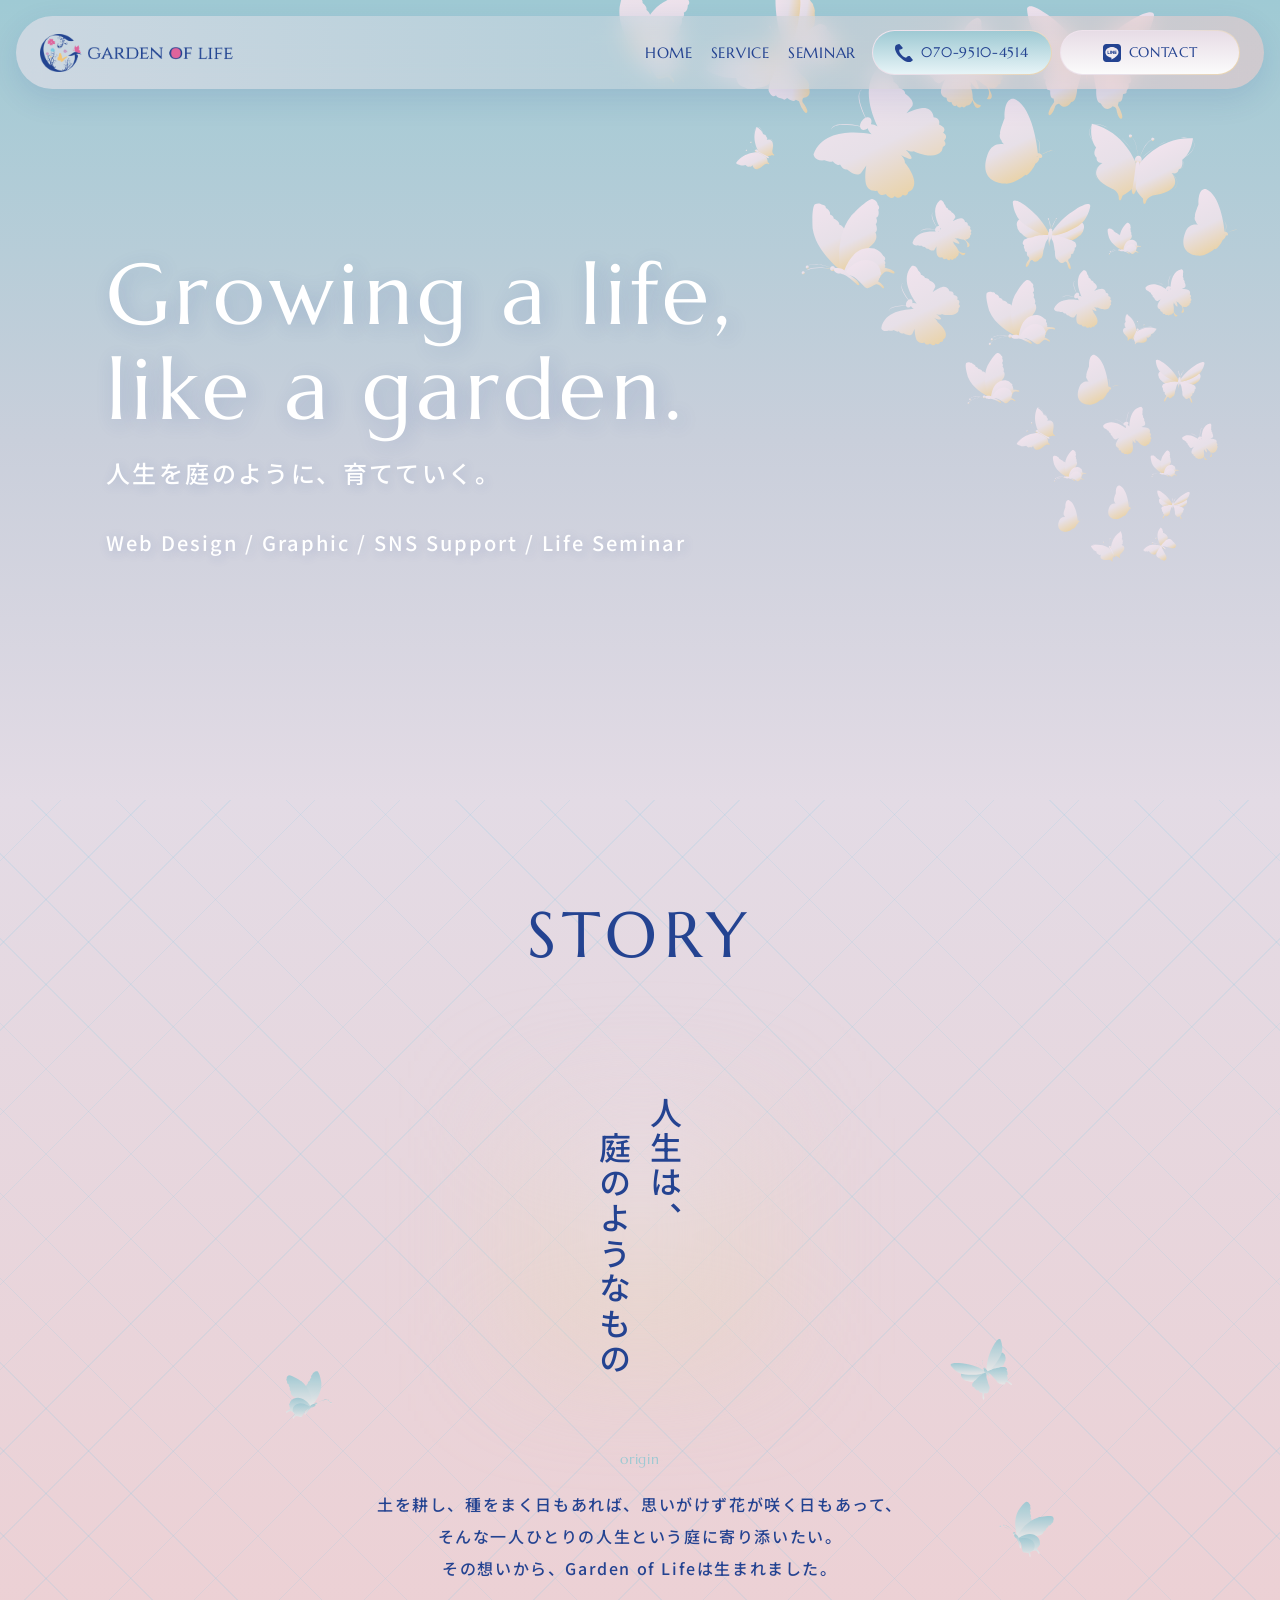
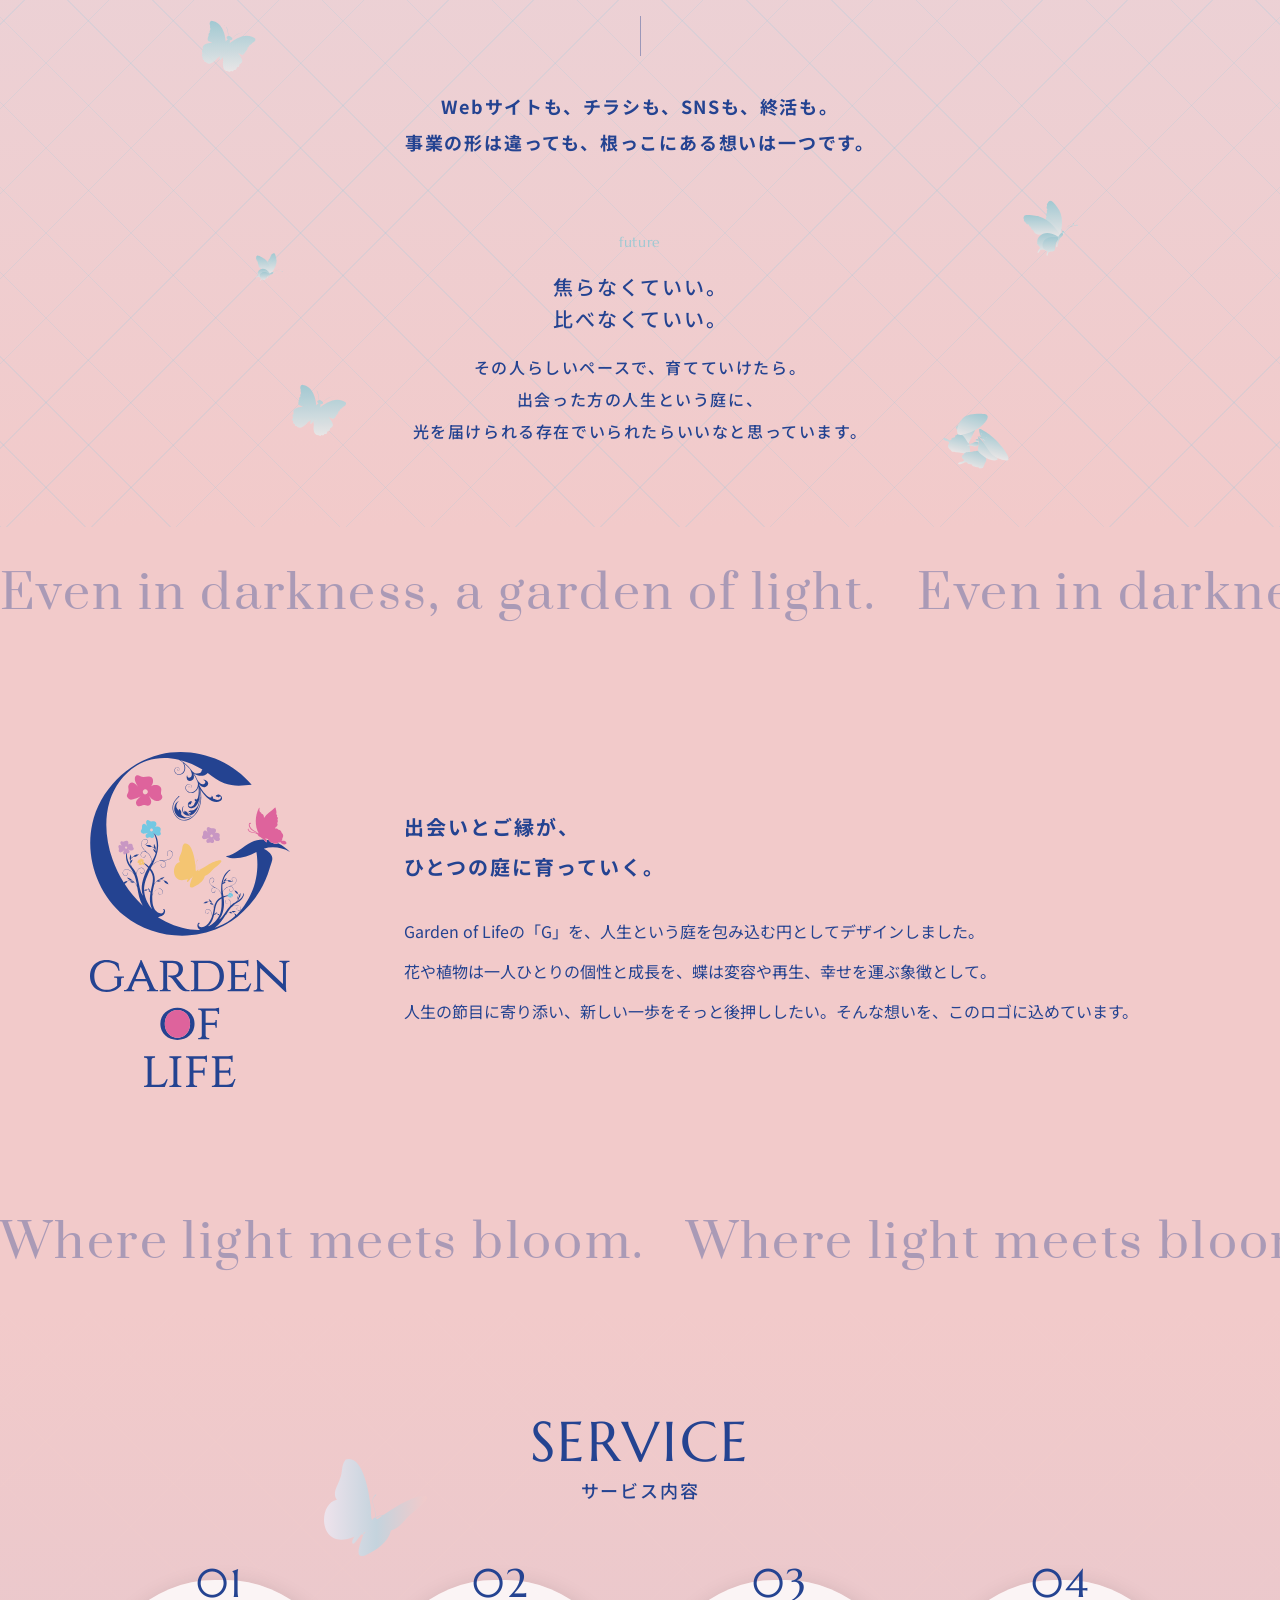
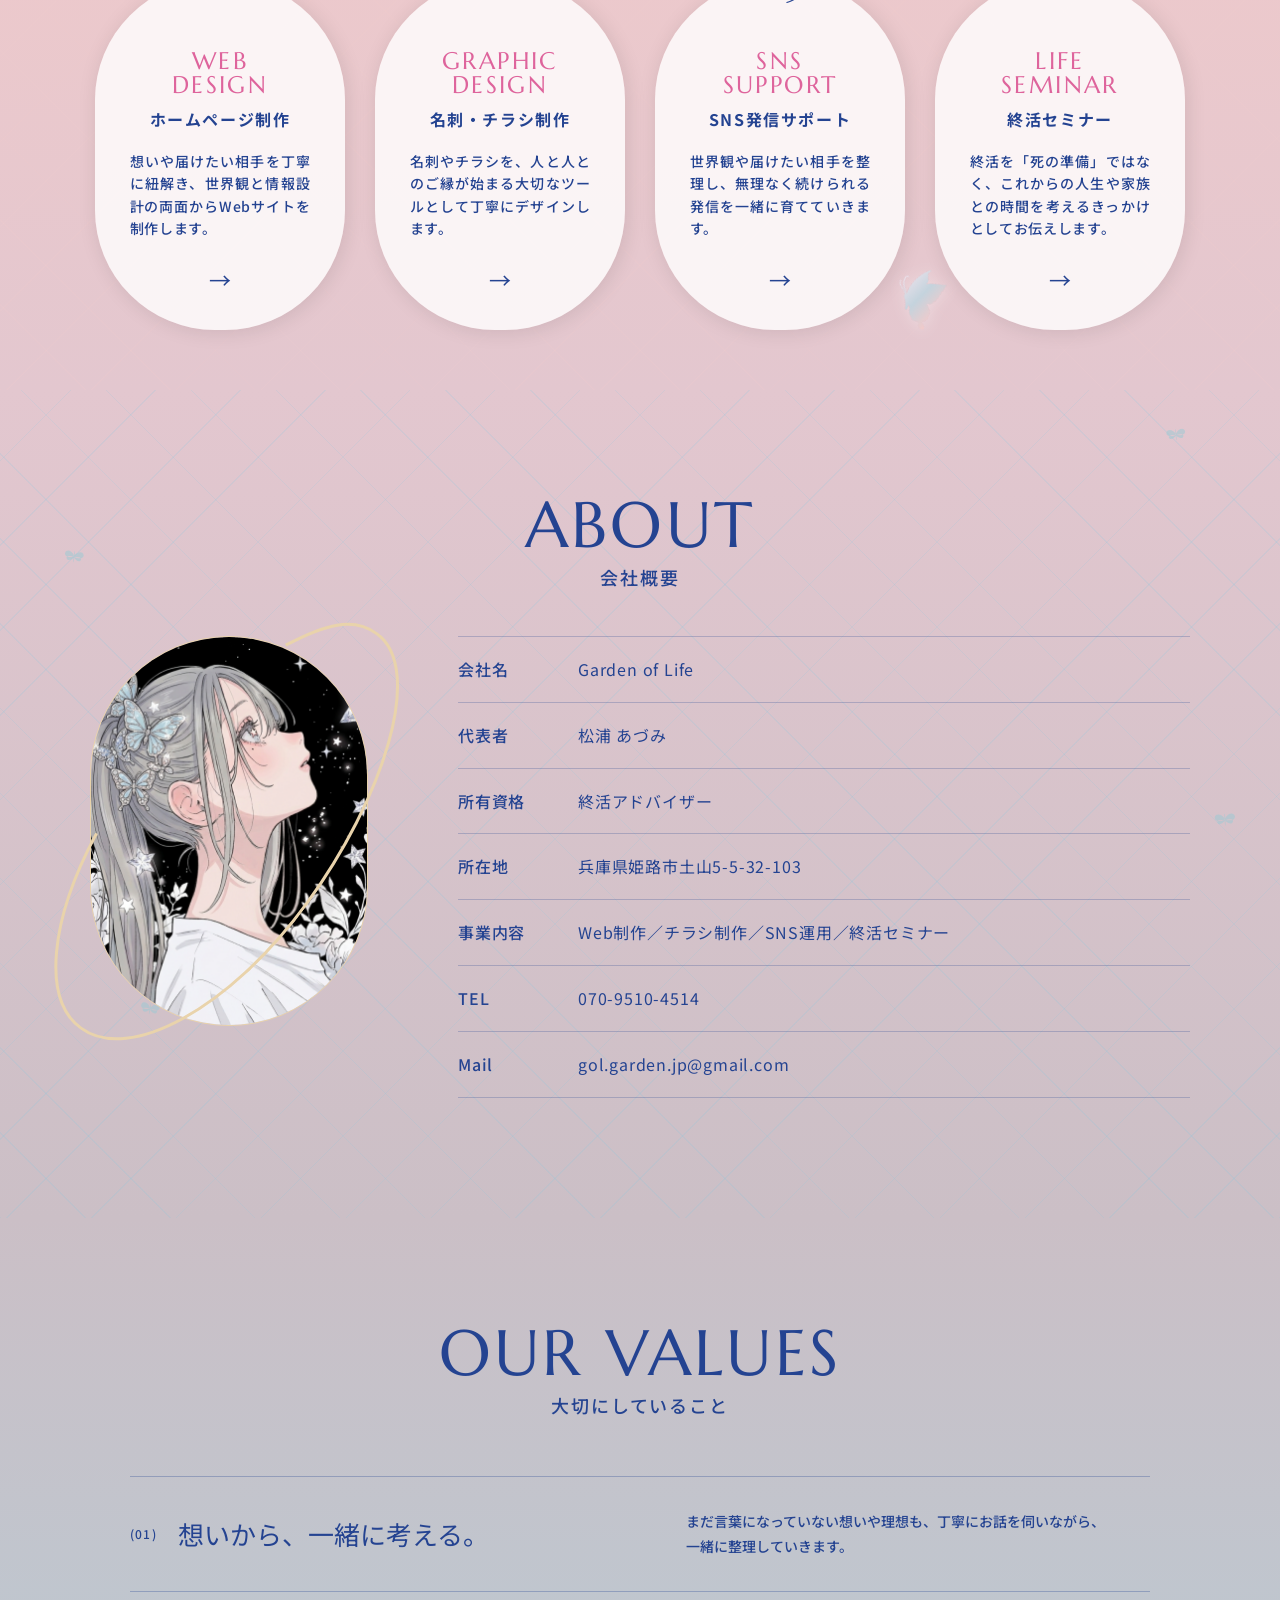
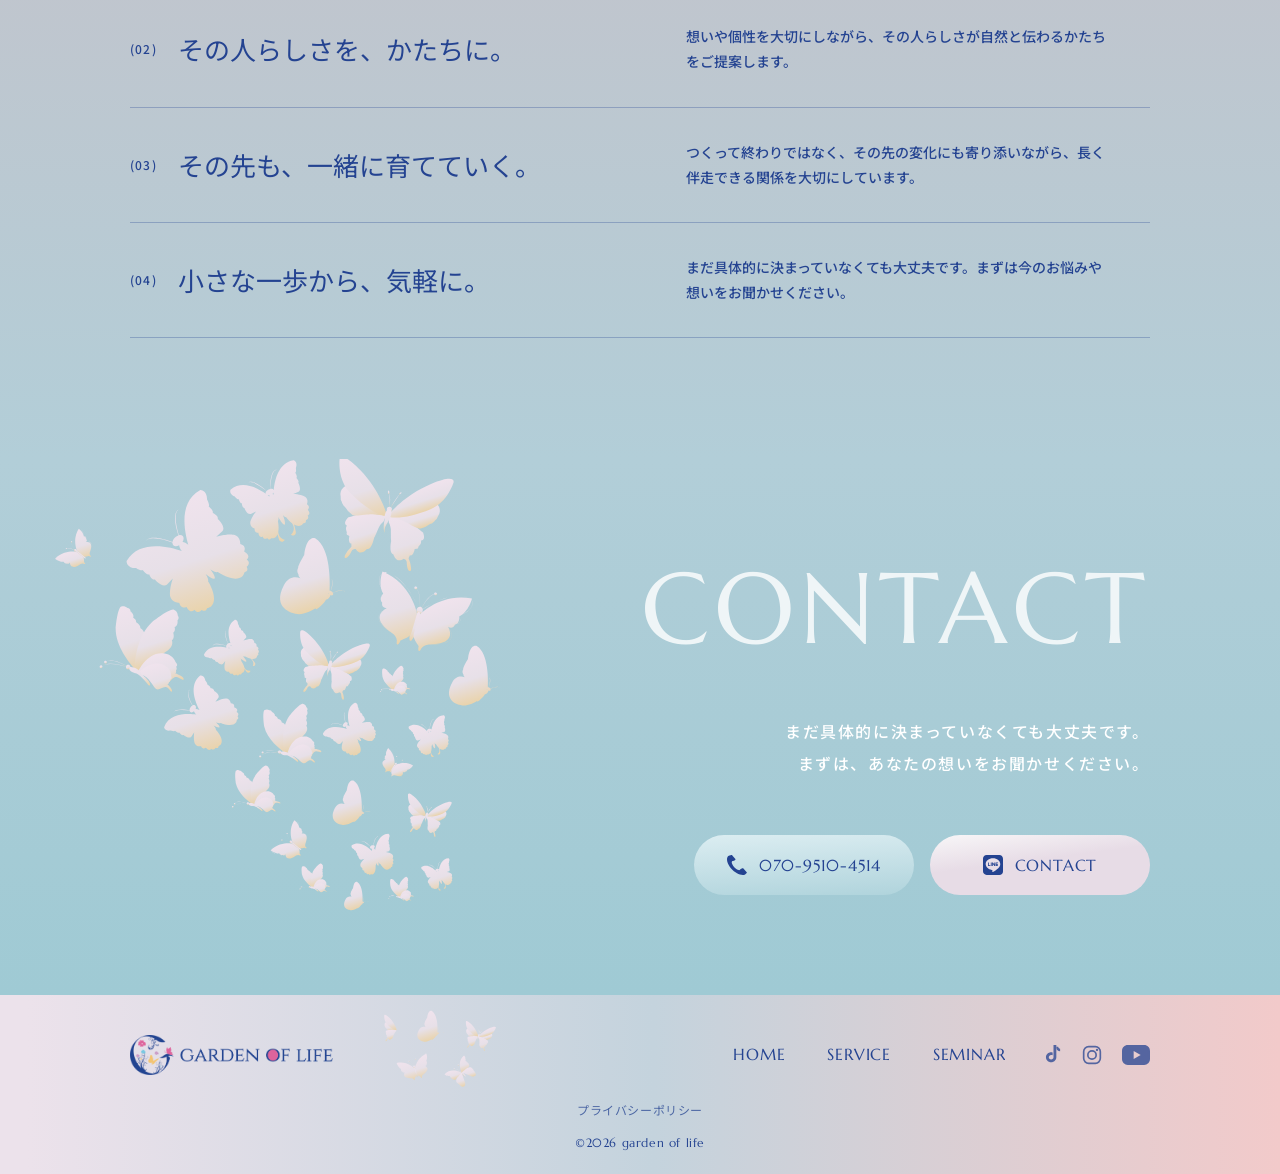
==== commit 543b2414: "Match mobile nav actions to header, use plain logo in footer - Mobile hamburger nav now shows the sa" ====
--- a/index.html
+++ b/index.html
@@ -77,7 +77,16 @@
 			<li><a href="service.html">SERVICE</a></li>
 			<li><a href="seminar.html">SEMINAR</a></li>
 		</ul>
-		<a href="tel:07095104514" class="sp-nav__tel">070-9510-4514</a>
+		<div class="sp-nav__actions">
+			<a href="tel:07095104514" class="header__tel">
+				<img src="./images/icon-phone.svg" alt="">
+				<span>070-9510-4514</span>
+			</a>
+			<a href="https://lin.ee/QFpINyl" class="header__cta" target="_blank" rel="noopener">
+				<img src="./images/icon-line-navy.svg" alt="">
+				<span>CONTACT</span>
+			</a>
+		</div>
 	</nav>
 	<main>
 		<!-- HERO -->
@@ -304,7 +313,7 @@
 		</div>
 		<div class="footer__inner">
 			<a href="index.html" class="footer__logo">
-				<img src="./images/logo-footer.png" alt="Garden of Life">
+				<img src="./images/logo-header.png" alt="Garden of Life">
 			</a>
 			<div class="footer__right">
 				<nav class="footer__nav">
--- a/css/style.css
+++ b/css/style.css
@@ -337,9 +337,10 @@
   font-family: "Marcellus", serif;
   font-size: 18px;
 }
-.sp-nav__tel {
-  font-family: "Marcellus", serif;
-  font-size: 18px;
+.sp-nav__actions {
+  display: flex;
+  flex-direction: column;
+  gap: 12px;
 }
 @media (max-width: 1024px) {
   .sp-nav {
@@ -2814,42 +2815,50 @@
 }
 .js .service__list > .reveal:nth-child(1),
 .js .reason__list > .reveal:nth-child(1),
-.js .work__list > .reveal:nth-child(1) {
+.js .work__list > .reveal:nth-child(1),
+.js .flow__list > .reveal:nth-child(1) {
   transition-delay: 0.1s;
 }
 .js .service__list > .reveal:nth-child(2),
 .js .reason__list > .reveal:nth-child(2),
-.js .work__list > .reveal:nth-child(2) {
+.js .work__list > .reveal:nth-child(2),
+.js .flow__list > .reveal:nth-child(2) {
   transition-delay: 0.2s;
 }
 .js .service__list > .reveal:nth-child(3),
 .js .reason__list > .reveal:nth-child(3),
-.js .work__list > .reveal:nth-child(3) {
+.js .work__list > .reveal:nth-child(3),
+.js .flow__list > .reveal:nth-child(3) {
   transition-delay: 0.3s;
 }
 .js .service__list > .reveal:nth-child(4),
 .js .reason__list > .reveal:nth-child(4),
-.js .work__list > .reveal:nth-child(4) {
+.js .work__list > .reveal:nth-child(4),
+.js .flow__list > .reveal:nth-child(4) {
   transition-delay: 0.4s;
 }
 .js .service__list > .reveal:nth-child(5),
 .js .reason__list > .reveal:nth-child(5),
-.js .work__list > .reveal:nth-child(5) {
+.js .work__list > .reveal:nth-child(5),
+.js .flow__list > .reveal:nth-child(5) {
   transition-delay: 0.5s;
 }
 .js .service__list > .reveal:nth-child(6),
 .js .reason__list > .reveal:nth-child(6),
-.js .work__list > .reveal:nth-child(6) {
+.js .work__list > .reveal:nth-child(6),
+.js .flow__list > .reveal:nth-child(6) {
   transition-delay: 0.6s;
 }
 .js .service__list > .reveal:nth-child(7),
 .js .reason__list > .reveal:nth-child(7),
-.js .work__list > .reveal:nth-child(7) {
+.js .work__list > .reveal:nth-child(7),
+.js .flow__list > .reveal:nth-child(7) {
   transition-delay: 0.7s;
 }
 .js .service__list > .reveal:nth-child(8),
 .js .reason__list > .reveal:nth-child(8),
-.js .work__list > .reveal:nth-child(8) {
+.js .work__list > .reveal:nth-child(8),
+.js .flow__list > .reveal:nth-child(8) {
   transition-delay: 0.8s;
 }
 .js .story__inner > .reveal:nth-child(1) {
